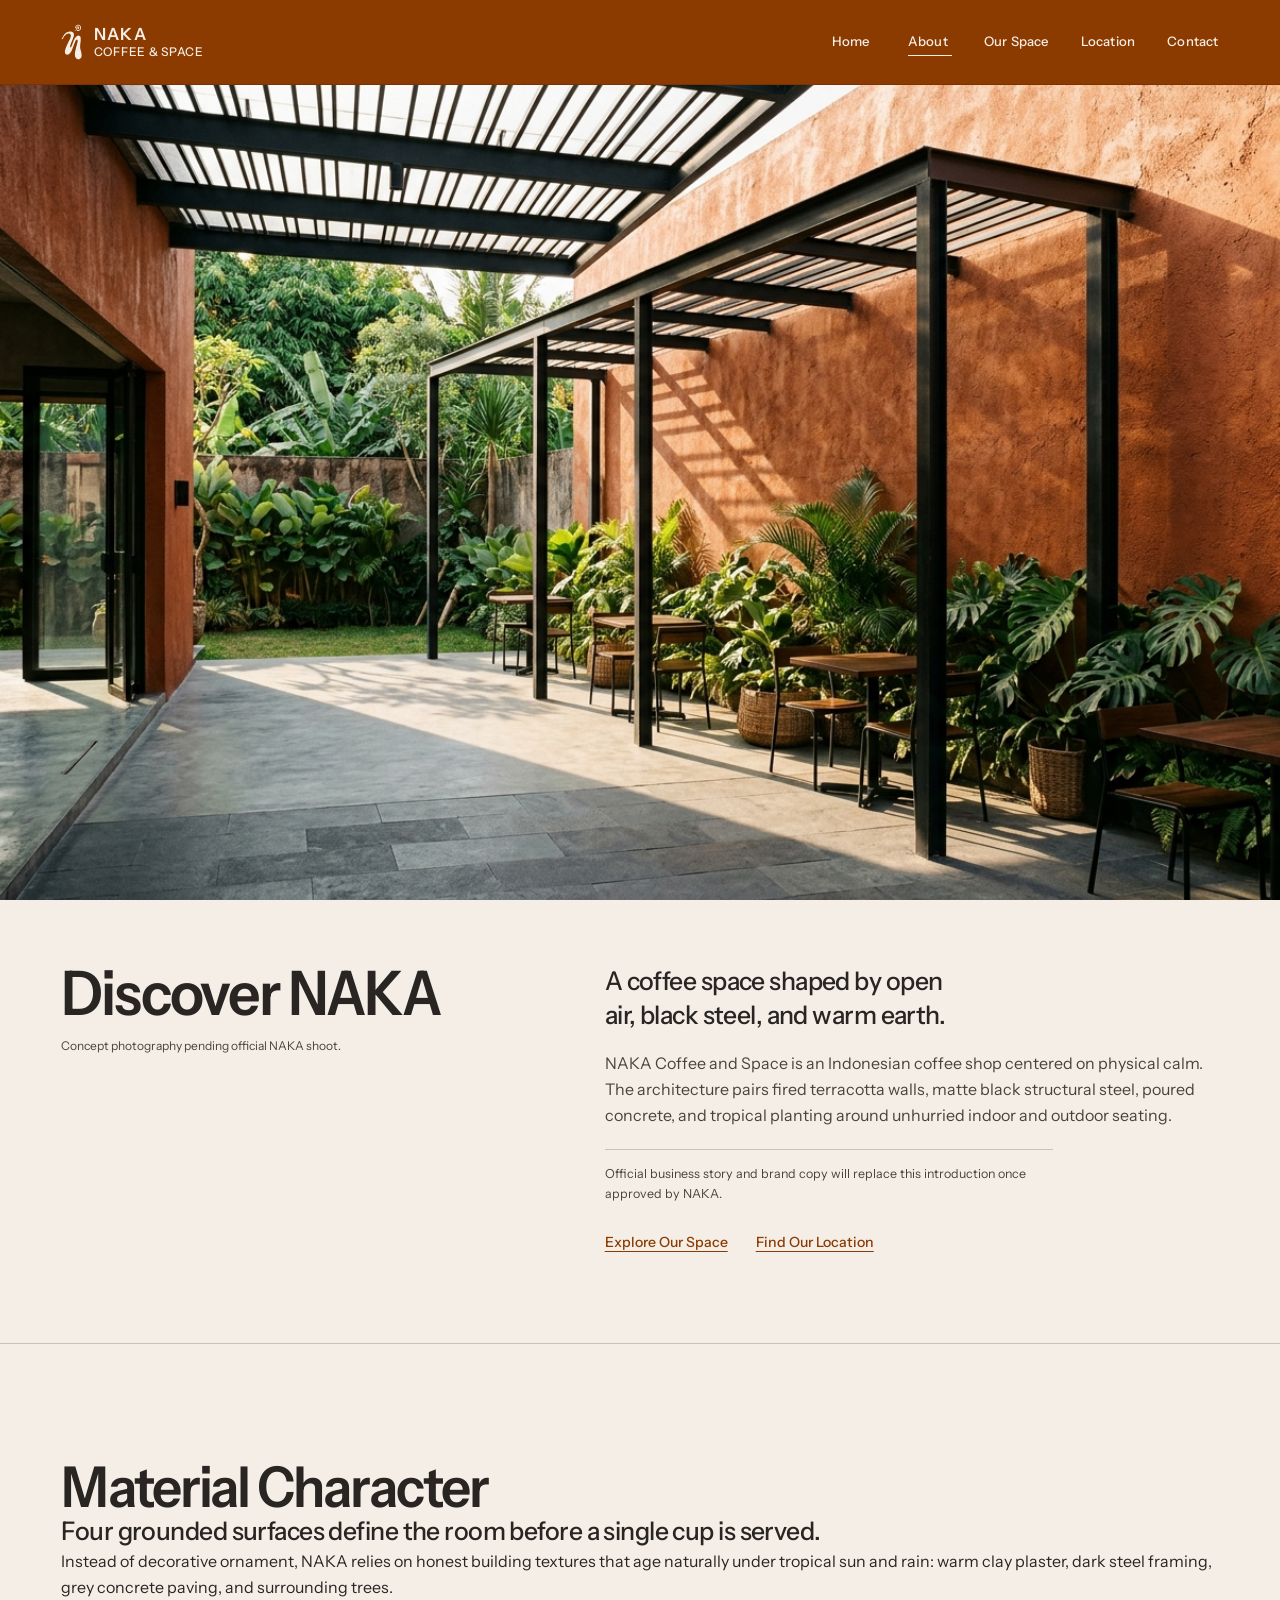
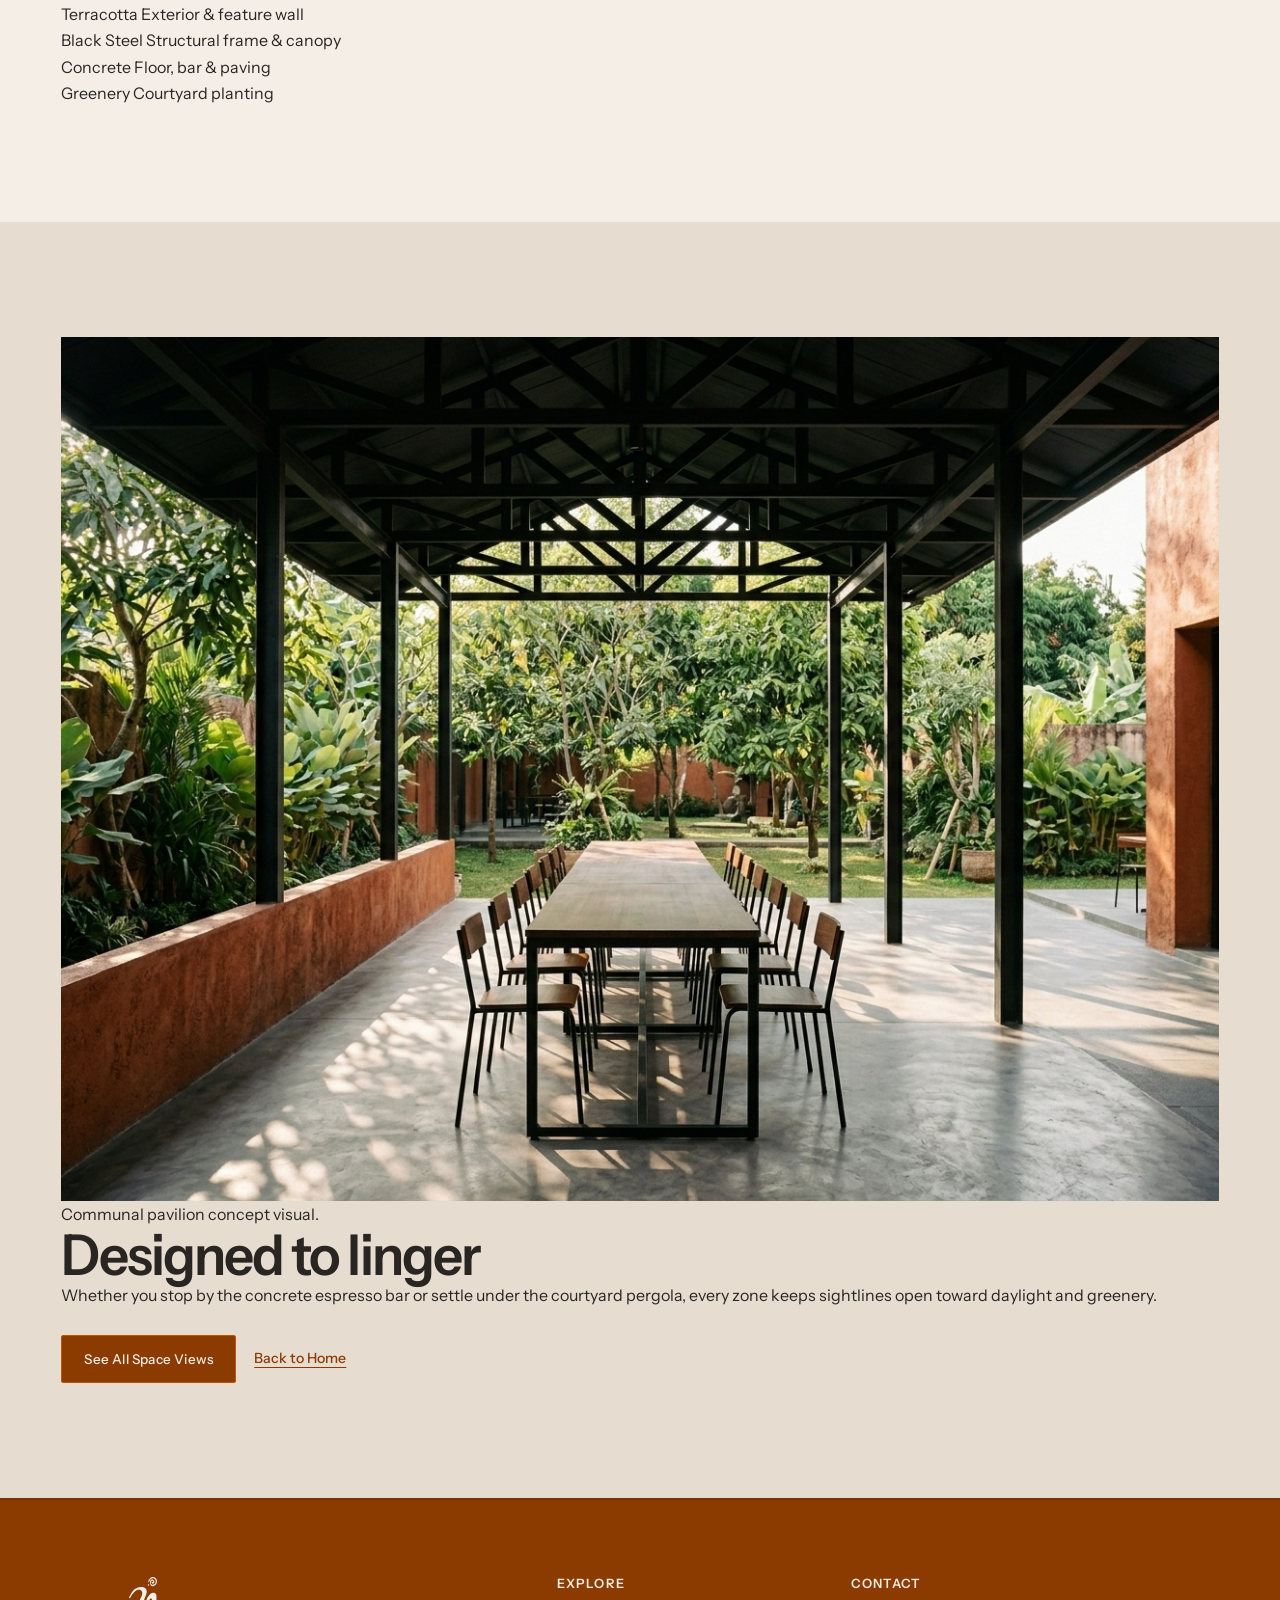
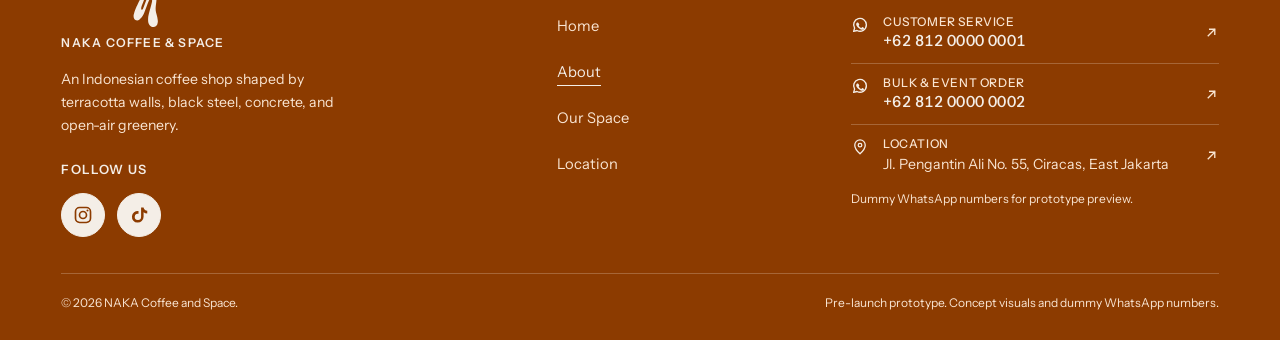
==== about.html @ 7a58840e "Initial commit: NAKA Coffee & Space company profile with official logo, terracotta palette, and Goog" ====
<!DOCTYPE html>
<html lang="en">
<head>
  <meta charset="UTF-8">
  <meta name="viewport" content="width=device-width, initial-scale=1.0">
  <meta name="description" content="About NAKA Coffee and Space, an Indonesian coffee shop built around terracotta, black steel, concrete, and open-air greenery.">
  <meta name="theme-color" content="#8C3B00">
  <title>About · NAKA Coffee and Space</title>
  <link rel="icon" type="image/svg+xml" href="assets/images/favicon.svg">
  <script>document.documentElement.classList.add('has-js');</script>
  <link rel="preload" href="assets/fonts/instrument-sans-latin.woff2" as="font" type="font/woff2" crossorigin>
  <link rel="stylesheet" href="assets/css/styles.css">
  <noscript>
    <style>
      .site-header { position: static; background: var(--color-brand-ink); color: var(--color-cream); }
      .menu-toggle { display: none; }
      .about-stage { padding-top: 0; }
      .about-photo { height: clamp(320px, 58svh, 540px); }
      @media (max-width: 960px) {
        .header-inner { flex-wrap: wrap; padding-block: 16px; }
        .primary-nav { display: flex; flex-wrap: wrap; width: 100%; gap: 8px 20px; margin-top: 12px; }
        .primary-nav a { font-size: 0.82rem; }
      }
    </style>
  </noscript>
</head>
<body data-page="about">
  <a class="skip-link" href="#main">Skip to content</a>

  <header class="site-header" data-header>
    <div class="header-inner page-shell">
      <a class="brand" href="index.html" aria-label="NAKA Coffee and Space, home">
        <svg class="brand__mark" viewBox="0 0 64.9 109.5" fill="currentColor" aria-hidden="true">
          <path fill-rule="evenodd" d="M56.1 107.1C54.6 107.7 52.7 107.7 51.3 107.5C50 107.3 48.9 106.8 47.8 106C46.7 105.1 45.4 103.5 44.5 102.2C43.7 100.9 43.2 99.5 42.8 98C42.4 96.4 42.3 94.6 42.3 92.7C42.4 90.4 42.3 86.9 43 83.9C44.4 77.5 49.3 59.8 50.6 54C51 52.3 50.8 50.2 50.5 49.1C50.4 48.5 49.8 47.8 49.2 47.6C48.6 47.4 47.5 47.5 46.9 48C46 48.7 44.6 50.4 43.9 52C41.6 57.5 35.3 75 32.8 80.8C31.8 83.1 30.4 85.1 28.9 86.9C27.4 88.8 25.3 90.8 23.7 91.9C22.4 92.8 20.9 93.4 19.4 93.5C17.9 93.5 15.9 92.8 14.7 92C13.7 91.4 12.9 90.4 12.5 89.2C12 87.7 11.7 84.8 11.8 82.9C11.9 81.2 12.5 79.7 13 78C13.9 75.4 15.4 70.8 17 67.1C19.6 61.2 26.4 47.4 28.5 42.7C29.1 41.5 29.6 40.3 29.7 39C29.9 37.4 30.2 34.6 29.7 33C29.1 31.6 27.6 30.2 26.3 29.5C25.2 28.9 23.5 28.9 22.4 28.9C21.4 28.9 20.4 29.2 19.5 29.7C17.9 30.5 14.8 32.4 12.9 34.1C11.1 35.7 9.9 37.6 8.5 39.6C7.1 41.6 5.7 44.8 4.7 45.9C4.2 46.4 3 46.3 2.5 46.2C2.2 46.1 1.9 45.4 2.1 45.1C3.2 42.8 7.4 35.3 9.3 32.4C10.6 30.6 12.1 29.2 13.8 27.9C15.5 26.6 17.3 25.3 19.5 24.6C21.7 23.7 25.1 23.2 27.3 23C29 22.8 30.8 23 32.4 23.5C34 24 35.7 25 36.8 26C37.9 27.1 38.5 28.6 39 29.9C39.4 31.2 39.4 32.6 39.4 33.9C39.3 35.2 39.2 36.6 38.7 37.9C36.8 43.1 30 59.9 28.2 65.1C27.7 66.4 27.7 68 27.8 69C27.8 69.8 28.2 70.9 28.6 71.2C28.8 71.4 29.5 71.2 29.8 70.9C30.4 70.5 31.3 69.7 31.7 68.8C33.4 64.8 37.8 52.1 40.1 47.2C41.6 44 44.1 40.9 45.9 39C47.2 37.5 49.2 36.4 50.6 35.8C51.8 35.3 53.2 35.2 54.4 35.4C55.6 35.6 57 36.2 57.9 37C58.7 37.8 59.5 38.9 59.7 40.1C60 42.4 60.1 47.2 59.9 50.9C59.6 55.6 58.3 63.6 58.2 68C58.1 71.1 58.5 73.9 59.1 77C59.7 80.1 61.1 83.7 61.7 86.9C62.3 90 62.9 93.6 62.9 95.9C62.9 97.7 62.3 99.6 61.9 100.9C61.6 102 61.2 102.9 60.5 103.7C59.6 104.7 57.7 106.5 56.1 107.1Z M52.4 2.1C53.3 2.1 54.3 2.2 55.2 2.7C56.3 3.2 57.8 4.2 58.7 5.1C59.6 6 60.1 7 60.5 8.1C60.9 9.3 60.9 11 60.9 12C60.9 12.6 60.9 13.3 60.7 13.9C60.4 14.8 59.9 16.2 59.1 17.2C58.3 18.2 57.2 19.3 56 20C54.9 20.7 53.4 21.3 52.4 21.5C51.5 21.6 50.6 21.4 49.9 21C49 20.5 47.9 19.5 47.3 18.5C46.7 17.3 46.4 14.9 46.3 13.8C46.2 13.1 46.2 12.5 46.5 11.9C47 10.9 48.2 8.7 49 8C49.6 7.5 50.7 7.5 51.4 7.4C52 7.4 52.7 7.4 53.2 7.8C53.8 8.4 55.3 10 55.5 11.1C55.7 12.3 55 13.8 54.5 14.6C54 15.4 52.8 16.1 52.2 16.3C51.8 16.4 51.3 16.1 51 15.9C50.6 15.6 50.2 15.2 50.1 14.8C49.9 14.3 49.8 13.4 50 13.1C50.2 12.8 50.8 12.6 51.2 12.7C51.6 12.7 52.1 13.3 52.4 13.2C52.7 13.1 53.1 12.4 53.1 12C53 11.5 52.8 10.7 52.3 10.4C51.9 10.2 50.8 10.2 50.3 10.4C49.9 10.5 49.4 10.7 49.1 11.1C48.8 11.7 48.3 13.3 48.2 14C48.1 14.6 48.1 15.1 48.3 15.6C48.5 16.2 48.8 17 49.3 17.6C49.8 18.1 50.6 18.7 51.3 18.7C52.4 18.8 54.5 18.2 55.5 17.6C56.3 17.2 57.1 16.5 57.4 15.7C57.9 14.6 58.4 12.3 58.5 11.1C58.5 10 57.9 8.9 57.6 8.1C57.3 7.5 56.9 6.9 56.3 6.4C55.6 5.8 54.2 4.9 53.3 4.7C52.5 4.4 51.5 4.5 50.7 4.9C49.6 5.5 47.4 7.2 46.4 8.5C45.4 9.7 44.9 11.9 44.4 12.7C44.3 13 43.7 13.3 43.5 13.1C43.2 13 42.9 12.4 42.8 12C42.7 11.5 42.7 10.7 43 10C43.5 8.9 44.9 6.3 46 5.1C46.9 4 48.5 3.2 49.5 2.7C50.4 2.3 51.4 2.1 52.4 2.1Z M43.2 17.4C44 17.4 44.7 18 44.7 18.8C44.7 19.6 44 20.3 43.2 20.3C42.4 20.3 41.7 19.6 41.7 18.8C41.7 18 42.4 17.4 43.2 17.4Z"/>
        </svg>
        <span class="brand__text">
          <span class="brand__word">NAKA</span>
          <span class="brand__descriptor">Coffee &amp; Space</span>
        </span>
      </a>

      <nav class="primary-nav" aria-label="Primary navigation">
        <a href="index.html" data-nav="top">Home</a>
        <a href="about.html" data-nav="about" aria-current="page">About</a>
        <a href="index.html#our-space" data-nav="our-space">Our Space</a>
        <a href="index.html#location" data-nav="location">Location</a>
        <a href="#contact" data-nav="contact">Contact</a>
      </nav>

      <button class="menu-toggle" type="button" aria-expanded="false" aria-controls="site-menu" data-menu-toggle>
        <span class="menu-toggle__label">Menu</span>
        <svg class="menu-toggle__icon" width="20" height="20" viewBox="0 0 20 20" fill="none" aria-hidden="true">
          <path d="M3 6.5h14M3 13.5h14" stroke="currentColor" stroke-width="1.5"/>
        </svg>
      </button>
    </div>
  </header>

  <div class="menu-panel" id="site-menu" role="dialog" aria-modal="true" aria-label="Site menu" aria-hidden="true" inert data-menu>
    <div class="menu-panel__inner page-shell">
      <div class="menu-panel__head">
        <a class="brand brand--menu" href="index.html" aria-label="NAKA Coffee and Space, home">
          <svg class="brand__mark" viewBox="0 0 64.9 109.5" fill="currentColor" aria-hidden="true">
            <path fill-rule="evenodd" d="M56.1 107.1C54.6 107.7 52.7 107.7 51.3 107.5C50 107.3 48.9 106.8 47.8 106C46.7 105.1 45.4 103.5 44.5 102.2C43.7 100.9 43.2 99.5 42.8 98C42.4 96.4 42.3 94.6 42.3 92.7C42.4 90.4 42.3 86.9 43 83.9C44.4 77.5 49.3 59.8 50.6 54C51 52.3 50.8 50.2 50.5 49.1C50.4 48.5 49.8 47.8 49.2 47.6C48.6 47.4 47.5 47.5 46.9 48C46 48.7 44.6 50.4 43.9 52C41.6 57.5 35.3 75 32.8 80.8C31.8 83.1 30.4 85.1 28.9 86.9C27.4 88.8 25.3 90.8 23.7 91.9C22.4 92.8 20.9 93.4 19.4 93.5C17.9 93.5 15.9 92.8 14.7 92C13.7 91.4 12.9 90.4 12.5 89.2C12 87.7 11.7 84.8 11.8 82.9C11.9 81.2 12.5 79.7 13 78C13.9 75.4 15.4 70.8 17 67.1C19.6 61.2 26.4 47.4 28.5 42.7C29.1 41.5 29.6 40.3 29.7 39C29.9 37.4 30.2 34.6 29.7 33C29.1 31.6 27.6 30.2 26.3 29.5C25.2 28.9 23.5 28.9 22.4 28.9C21.4 28.9 20.4 29.2 19.5 29.7C17.9 30.5 14.8 32.4 12.9 34.1C11.1 35.7 9.9 37.6 8.5 39.6C7.1 41.6 5.7 44.8 4.7 45.9C4.2 46.4 3 46.3 2.5 46.2C2.2 46.1 1.9 45.4 2.1 45.1C3.2 42.8 7.4 35.3 9.3 32.4C10.6 30.6 12.1 29.2 13.8 27.9C15.5 26.6 17.3 25.3 19.5 24.6C21.7 23.7 25.1 23.2 27.3 23C29 22.8 30.8 23 32.4 23.5C34 24 35.7 25 36.8 26C37.9 27.1 38.5 28.6 39 29.9C39.4 31.2 39.4 32.6 39.4 33.9C39.3 35.2 39.2 36.6 38.7 37.9C36.8 43.1 30 59.9 28.2 65.1C27.7 66.4 27.7 68 27.8 69C27.8 69.8 28.2 70.9 28.6 71.2C28.8 71.4 29.5 71.2 29.8 70.9C30.4 70.5 31.3 69.7 31.7 68.8C33.4 64.8 37.8 52.1 40.1 47.2C41.6 44 44.1 40.9 45.9 39C47.2 37.5 49.2 36.4 50.6 35.8C51.8 35.3 53.2 35.2 54.4 35.4C55.6 35.6 57 36.2 57.9 37C58.7 37.8 59.5 38.9 59.7 40.1C60 42.4 60.1 47.2 59.9 50.9C59.6 55.6 58.3 63.6 58.2 68C58.1 71.1 58.5 73.9 59.1 77C59.7 80.1 61.1 83.7 61.7 86.9C62.3 90 62.9 93.6 62.9 95.9C62.9 97.7 62.3 99.6 61.9 100.9C61.6 102 61.2 102.9 60.5 103.7C59.6 104.7 57.7 106.5 56.1 107.1Z M52.4 2.1C53.3 2.1 54.3 2.2 55.2 2.7C56.3 3.2 57.8 4.2 58.7 5.1C59.6 6 60.1 7 60.5 8.1C60.9 9.3 60.9 11 60.9 12C60.9 12.6 60.9 13.3 60.7 13.9C60.4 14.8 59.9 16.2 59.1 17.2C58.3 18.2 57.2 19.3 56 20C54.9 20.7 53.4 21.3 52.4 21.5C51.5 21.6 50.6 21.4 49.9 21C49 20.5 47.9 19.5 47.3 18.5C46.7 17.3 46.4 14.9 46.3 13.8C46.2 13.1 46.2 12.5 46.5 11.9C47 10.9 48.2 8.7 49 8C49.6 7.5 50.7 7.5 51.4 7.4C52 7.4 52.7 7.4 53.2 7.8C53.8 8.4 55.3 10 55.5 11.1C55.7 12.3 55 13.8 54.5 14.6C54 15.4 52.8 16.1 52.2 16.3C51.8 16.4 51.3 16.1 51 15.9C50.6 15.6 50.2 15.2 50.1 14.8C49.9 14.3 49.8 13.4 50 13.1C50.2 12.8 50.8 12.6 51.2 12.7C51.6 12.7 52.1 13.3 52.4 13.2C52.7 13.1 53.1 12.4 53.1 12C53 11.5 52.8 10.7 52.3 10.4C51.9 10.2 50.8 10.2 50.3 10.4C49.9 10.5 49.4 10.7 49.1 11.1C48.8 11.7 48.3 13.3 48.2 14C48.1 14.6 48.1 15.1 48.3 15.6C48.5 16.2 48.8 17 49.3 17.6C49.8 18.1 50.6 18.7 51.3 18.7C52.4 18.8 54.5 18.2 55.5 17.6C56.3 17.2 57.1 16.5 57.4 15.7C57.9 14.6 58.4 12.3 58.5 11.1C58.5 10 57.9 8.9 57.6 8.1C57.3 7.5 56.9 6.9 56.3 6.4C55.6 5.8 54.2 4.9 53.3 4.7C52.5 4.4 51.5 4.5 50.7 4.9C49.6 5.5 47.4 7.2 46.4 8.5C45.4 9.7 44.9 11.9 44.4 12.7C44.3 13 43.7 13.3 43.5 13.1C43.2 13 42.9 12.4 42.8 12C42.7 11.5 42.7 10.7 43 10C43.5 8.9 44.9 6.3 46 5.1C46.9 4 48.5 3.2 49.5 2.7C50.4 2.3 51.4 2.1 52.4 2.1Z M43.2 17.4C44 17.4 44.7 18 44.7 18.8C44.7 19.6 44 20.3 43.2 20.3C42.4 20.3 41.7 19.6 41.7 18.8C41.7 18 42.4 17.4 43.2 17.4Z"/>
          </svg>
          <span class="brand__text">
            <span class="brand__word">NAKA</span>
            <span class="brand__descriptor">Coffee &amp; Space</span>
          </span>
        </a>
        <button class="menu-close" type="button" aria-label="Close menu" data-menu-close>
          <svg width="22" height="22" viewBox="0 0 22 22" fill="none" aria-hidden="true">
            <path d="M5 5l12 12M17 5L5 17" stroke="currentColor" stroke-width="1.5"/>
          </svg>
        </button>
      </div>

      <nav class="menu-nav" aria-label="Mobile navigation">
        <a href="index.html" data-nav="top">Home</a>
        <a href="about.html" data-nav="about" aria-current="page">About</a>
        <a href="index.html#our-space" data-nav="our-space">Our Space</a>
        <a href="index.html#location" data-nav="location">Location</a>
        <a href="#contact" data-nav="contact">Contact</a>
      </nav>

      <div class="menu-panel__foot">
        <p>Ciracas, East Jakarta / Coffee and Space</p>
        <p>Pre-launch prototype. Concept visuals and dummy WhatsApp numbers.</p>
      </div>
    </div>
  </div>

  <main id="main" tabindex="-1">
    <section class="about-stage" id="top" aria-labelledby="about-hero-title">
      <div class="about-photo">
        <img
          class="about-photo__img"
          src="assets/images/space-terracotta-courtyard.jpg"
          width="1376"
          height="768"
          fetchpriority="high"
          decoding="async"
          alt="Concept view of NAKA's open-air terracotta courtyard with black steel pergola, poured concrete paving, and tropical trees."
        >
      </div>

      <div class="about-intro">
        <div class="page-shell">
          <div class="about-intro__grid">
            <div class="about-intro__head">
              <h1 class="about-intro__title" id="about-hero-title">Discover NAKA</h1>
              <p class="about-intro__caption">Concept photography pending official NAKA shoot.</p>
            </div>

            <div class="about-intro__copy">
              <p class="lead about-intro__lead">A coffee space shaped by open air, black steel, and warm earth.</p>
              <p class="about-intro__text">
                NAKA Coffee and Space is an Indonesian coffee shop centered on physical calm. The architecture pairs
                fired terracotta walls, matte black structural steel, poured concrete, and tropical planting around
                unhurried indoor and outdoor seating.
              </p>
              <p class="about-intro__note">
                Official business story and brand copy will replace this introduction once approved by NAKA.
              </p>
              <div class="about-intro__actions">
                <a class="text-link" href="index.html#our-space">Explore Our Space</a>
                <a class="text-link" href="index.html#location">Find Our Location</a>
              </div>
            </div>
          </div>
        </div>
      </div>
    </section>

    <section class="section section--materials" aria-labelledby="materials-title">
      <div class="page-shell">
        <div class="about-layout">
          <header class="section-heading" data-reveal>
            <h2 id="materials-title">Material Character</h2>
          </header>

          <div class="about-copy" data-reveal>
            <p class="lead">Four grounded surfaces define the room before a single cup is served.</p>
            <p>
              Instead of decorative ornament, NAKA relies on honest building textures that age naturally under
              tropical sun and rain: warm clay plaster, dark steel framing, grey concrete paving, and surrounding trees.
            </p>
          </div>
        </div>

        <div class="material-band" data-reveal>
          <div class="material material--terracotta">
            <div class="material__tag">
              <span class="material__name">Terracotta</span>
              <span class="material__note">Exterior &amp; feature wall</span>
            </div>
          </div>
          <div class="material material--steel">
            <div class="material__tag">
              <span class="material__name">Black Steel</span>
              <span class="material__note">Structural frame &amp; canopy</span>
            </div>
          </div>
          <div class="material material--concrete">
            <div class="material__tag">
              <span class="material__name">Concrete</span>
              <span class="material__note">Floor, bar &amp; paving</span>
            </div>
          </div>
          <div class="material material--olive">
            <div class="material__tag">
              <span class="material__name">Greenery</span>
              <span class="material__note">Courtyard planting</span>
            </div>
          </div>
        </div>
      </div>
    </section>

    <section class="section section--courtyard-story" aria-labelledby="courtyard-title">
      <div class="page-shell">
        <div class="courtyard-split">
          <figure class="courtyard-split__media" data-reveal>
            <img
              src="assets/images/space-communal-table.jpg"
              width="1200"
              height="896"
              decoding="sync"
              alt="Concept view of NAKA's open-air communal pavilion with a long timber table under a black steel roof surrounded by greenery."
            >
            <figcaption>Communal pavilion concept visual.</figcaption>
          </figure>

          <div class="courtyard-split__copy" data-reveal>
            <header class="section-heading">
              <h2 id="courtyard-title">Designed to linger</h2>
            </header>
            <p>
              Whether you stop by the concrete espresso bar or settle under the courtyard pergola, every zone keeps
              sightlines open toward daylight and greenery.
            </p>
            <div class="courtyard-split__actions">
              <a class="button button--primary" href="index.html#our-space">See All Space Views</a>
              <a class="text-link" href="index.html">Back to Home</a>
            </div>
          </div>
        </div>
      </div>
    </section>
  </main>

  <footer class="site-footer" id="footer">
    <div class="page-shell">
      <div class="footer-grid" id="contact">
        <div class="footer-col footer-col--brand">
          <a class="brand brand--footer" href="index.html" aria-label="NAKA Coffee and Space, home">
            <svg class="brand__mark" viewBox="0 0 64.9 109.5" fill="currentColor" aria-hidden="true">
              <path fill-rule="evenodd" d="M56.1 107.1C54.6 107.7 52.7 107.7 51.3 107.5C50 107.3 48.9 106.8 47.8 106C46.7 105.1 45.4 103.5 44.5 102.2C43.7 100.9 43.2 99.5 42.8 98C42.4 96.4 42.3 94.6 42.3 92.7C42.4 90.4 42.3 86.9 43 83.9C44.4 77.5 49.3 59.8 50.6 54C51 52.3 50.8 50.2 50.5 49.1C50.4 48.5 49.8 47.8 49.2 47.6C48.6 47.4 47.5 47.5 46.9 48C46 48.7 44.6 50.4 43.9 52C41.6 57.5 35.3 75 32.8 80.8C31.8 83.1 30.4 85.1 28.9 86.9C27.4 88.8 25.3 90.8 23.7 91.9C22.4 92.8 20.9 93.4 19.4 93.5C17.9 93.5 15.9 92.8 14.7 92C13.7 91.4 12.9 90.4 12.5 89.2C12 87.7 11.7 84.8 11.8 82.9C11.9 81.2 12.5 79.7 13 78C13.9 75.4 15.4 70.8 17 67.1C19.6 61.2 26.4 47.4 28.5 42.7C29.1 41.5 29.6 40.3 29.7 39C29.9 37.4 30.2 34.6 29.7 33C29.1 31.6 27.6 30.2 26.3 29.5C25.2 28.9 23.5 28.9 22.4 28.9C21.4 28.9 20.4 29.2 19.5 29.7C17.9 30.5 14.8 32.4 12.9 34.1C11.1 35.7 9.9 37.6 8.5 39.6C7.1 41.6 5.7 44.8 4.7 45.9C4.2 46.4 3 46.3 2.5 46.2C2.2 46.1 1.9 45.4 2.1 45.1C3.2 42.8 7.4 35.3 9.3 32.4C10.6 30.6 12.1 29.2 13.8 27.9C15.5 26.6 17.3 25.3 19.5 24.6C21.7 23.7 25.1 23.2 27.3 23C29 22.8 30.8 23 32.4 23.5C34 24 35.7 25 36.8 26C37.9 27.1 38.5 28.6 39 29.9C39.4 31.2 39.4 32.6 39.4 33.9C39.3 35.2 39.2 36.6 38.7 37.9C36.8 43.1 30 59.9 28.2 65.1C27.7 66.4 27.7 68 27.8 69C27.8 69.8 28.2 70.9 28.6 71.2C28.8 71.4 29.5 71.2 29.8 70.9C30.4 70.5 31.3 69.7 31.7 68.8C33.4 64.8 37.8 52.1 40.1 47.2C41.6 44 44.1 40.9 45.9 39C47.2 37.5 49.2 36.4 50.6 35.8C51.8 35.3 53.2 35.2 54.4 35.4C55.6 35.6 57 36.2 57.9 37C58.7 37.8 59.5 38.9 59.7 40.1C60 42.4 60.1 47.2 59.9 50.9C59.6 55.6 58.3 63.6 58.2 68C58.1 71.1 58.5 73.9 59.1 77C59.7 80.1 61.1 83.7 61.7 86.9C62.3 90 62.9 93.6 62.9 95.9C62.9 97.7 62.3 99.6 61.9 100.9C61.6 102 61.2 102.9 60.5 103.7C59.6 104.7 57.7 106.5 56.1 107.1Z M52.4 2.1C53.3 2.1 54.3 2.2 55.2 2.7C56.3 3.2 57.8 4.2 58.7 5.1C59.6 6 60.1 7 60.5 8.1C60.9 9.3 60.9 11 60.9 12C60.9 12.6 60.9 13.3 60.7 13.9C60.4 14.8 59.9 16.2 59.1 17.2C58.3 18.2 57.2 19.3 56 20C54.9 20.7 53.4 21.3 52.4 21.5C51.5 21.6 50.6 21.4 49.9 21C49 20.5 47.9 19.5 47.3 18.5C46.7 17.3 46.4 14.9 46.3 13.8C46.2 13.1 46.2 12.5 46.5 11.9C47 10.9 48.2 8.7 49 8C49.6 7.5 50.7 7.5 51.4 7.4C52 7.4 52.7 7.4 53.2 7.8C53.8 8.4 55.3 10 55.5 11.1C55.7 12.3 55 13.8 54.5 14.6C54 15.4 52.8 16.1 52.2 16.3C51.8 16.4 51.3 16.1 51 15.9C50.6 15.6 50.2 15.2 50.1 14.8C49.9 14.3 49.8 13.4 50 13.1C50.2 12.8 50.8 12.6 51.2 12.7C51.6 12.7 52.1 13.3 52.4 13.2C52.7 13.1 53.1 12.4 53.1 12C53 11.5 52.8 10.7 52.3 10.4C51.9 10.2 50.8 10.2 50.3 10.4C49.9 10.5 49.4 10.7 49.1 11.1C48.8 11.7 48.3 13.3 48.2 14C48.1 14.6 48.1 15.1 48.3 15.6C48.5 16.2 48.8 17 49.3 17.6C49.8 18.1 50.6 18.7 51.3 18.7C52.4 18.8 54.5 18.2 55.5 17.6C56.3 17.2 57.1 16.5 57.4 15.7C57.9 14.6 58.4 12.3 58.5 11.1C58.5 10 57.9 8.9 57.6 8.1C57.3 7.5 56.9 6.9 56.3 6.4C55.6 5.8 54.2 4.9 53.3 4.7C52.5 4.4 51.5 4.5 50.7 4.9C49.6 5.5 47.4 7.2 46.4 8.5C45.4 9.7 44.9 11.9 44.4 12.7C44.3 13 43.7 13.3 43.5 13.1C43.2 13 42.9 12.4 42.8 12C42.7 11.5 42.7 10.7 43 10C43.5 8.9 44.9 6.3 46 5.1C46.9 4 48.5 3.2 49.5 2.7C50.4 2.3 51.4 2.1 52.4 2.1Z M43.2 17.4C44 17.4 44.7 18 44.7 18.8C44.7 19.6 44 20.3 43.2 20.3C42.4 20.3 41.7 19.6 41.7 18.8C41.7 18 42.4 17.4 43.2 17.4Z"/>
            </svg>
            <span class="brand__stack-label">NAKA COFFEE &amp; SPACE</span>
          </a>
          <p class="footer-brand__copy">
            An Indonesian coffee shop shaped by terracotta walls, black steel, concrete, and open-air greenery.
          </p>

          <div class="footer-follow">
            <h2 class="footer-col__title" id="footer-follow-title">Follow Us</h2>
            <div class="social-row" aria-labelledby="footer-follow-title">
              <button class="social-circle" type="button" data-placeholder="instagram" aria-label="Instagram, official link pending">
                <svg class="social-circle__icon" width="20" height="20" viewBox="0 0 24 24" fill="none" aria-hidden="true">
                  <rect x="3" y="3" width="18" height="18" rx="5" stroke="currentColor" stroke-width="2"/>
                  <circle cx="12" cy="12" r="4.2" stroke="currentColor" stroke-width="2"/>
                  <circle cx="17.4" cy="6.6" r="1.25" fill="currentColor"/>
                </svg>
              </button>

              <button class="social-circle" type="button" data-placeholder="tiktok" aria-label="TikTok, official link pending">
                <svg class="social-circle__icon" width="20" height="20" viewBox="0 0 24 24" fill="none" aria-hidden="true">
                  <path d="M14.5 3v11.2a3.8 3.8 0 1 1-3.1-3.73V7.2a7 7 0 1 0 6.1 6.95V8.6c1.25.92 2.78 1.46 4.4 1.5V7c-2.25-.18-4.1-1.78-4.4-4h-3z" fill="currentColor"/>
                </svg>
              </button>
            </div>
          </div>
        </div>

        <div class="footer-col footer-col--nav">
          <h2 class="footer-col__title" id="footer-explore-title">Explore</h2>
          <nav class="footer-nav" aria-labelledby="footer-explore-title">
            <a href="index.html">Home</a>
            <a href="about.html" aria-current="page">About</a>
            <a href="index.html#our-space">Our Space</a>
            <a href="index.html#location">Location</a>
          </nav>
        </div>

        <section class="footer-col footer-col--contact" aria-labelledby="contact-title">
          <h2 class="footer-col__title" id="contact-title">Contact</h2>

          <div class="footer-contact-list">
            <!-- TODO: Replace dummy WhatsApp numbers below with official NAKA WhatsApp numbers before launch -->
            <a
              class="footer-contact-item footer-contact-item--wa"
              href="https://wa.me/6281200000001?text=Hello%20NAKA%20Coffee%20and%20Space%2C%20I%20would%20like%20to%20reach%20Customer%20Service."
              target="_blank"
              rel="noopener noreferrer"
              aria-label="Chat with NAKA Customer Service on WhatsApp at +62 812 0000 0001 (dummy number)"
            >
              <svg class="footer-contact-item__icon" width="18" height="18" viewBox="0 0 24 24" fill="none" aria-hidden="true">
                <path d="M20.5 11.8a8.5 8.5 0 0 1-12.5 7.5L3.5 20.5l1.3-4.3A8.5 8.5 0 1 1 20.5 11.8Z" stroke="currentColor" stroke-width="1.8" stroke-linejoin="round"/>
                <path d="M9.6 8.9c-.2-.4-.4-.4-.6-.4h-.5c-.2 0-.5.1-.7.4-.2.3-.9.9-.9 2.2s.9 2.5 1.1 2.7c.1.2 1.8 2.8 4.4 3.8 2.2.8 2.6.7 3.1.6.5-.1 1.5-.6 1.7-1.2.2-.6.2-1.1.1-1.2-.1-.1-.2-.2-.5-.3l-1.5-.7c-.2-.1-.4-.1-.6.1l-.7.9c-.1.2-.3.2-.5.1-.2-.1-1-.4-1.9-1.2-.7-.6-1.2-1.4-1.3-1.6-.1-.2 0-.3.1-.5l.4-.5c.1-.1.2-.3.2-.4.1-.2 0-.3 0-.4l-.7-1.6Z" fill="currentColor"/>
              </svg>
              <span class="footer-contact-item__body">
                <span class="footer-contact-item__label">Customer Service</span>
                <span class="footer-contact-item__value">+62 812 0000 0001</span>
              </span>
              <svg class="footer-contact-item__arrow" width="15" height="15" viewBox="0 0 16 16" fill="none" aria-hidden="true">
                <path d="M4.5 11.5L11.5 4.5M6 4.5h5.5V10" stroke="currentColor" stroke-width="1.4" stroke-linecap="square"/>
              </svg>
            </a>

            <a
              class="footer-contact-item footer-contact-item--wa"
              href="https://wa.me/6281200000002?text=Hello%20NAKA%20Coffee%20and%20Space%2C%20I%20would%20like%20to%20inquire%20about%20a%20Bulk%20or%20Event%20Order."
              target="_blank"
              rel="noopener noreferrer"
              aria-label="Chat with NAKA Bulk and Event Order on WhatsApp at +62 812 0000 0002 (dummy number)"
            >
              <svg class="footer-contact-item__icon" width="18" height="18" viewBox="0 0 24 24" fill="none" aria-hidden="true">
                <path d="M20.5 11.8a8.5 8.5 0 0 1-12.5 7.5L3.5 20.5l1.3-4.3A8.5 8.5 0 1 1 20.5 11.8Z" stroke="currentColor" stroke-width="1.8" stroke-linejoin="round"/>
                <path d="M9.6 8.9c-.2-.4-.4-.4-.6-.4h-.5c-.2 0-.5.1-.7.4-.2.3-.9.9-.9 2.2s.9 2.5 1.1 2.7c.1.2 1.8 2.8 4.4 3.8 2.2.8 2.6.7 3.1.6.5-.1 1.5-.6 1.7-1.2.2-.6.2-1.1.1-1.2-.1-.1-.2-.2-.5-.3l-1.5-.7c-.2-.1-.4-.1-.6.1l-.7.9c-.1.2-.3.2-.5.1-.2-.1-1-.4-1.9-1.2-.7-.6-1.2-1.4-1.3-1.6-.1-.2 0-.3.1-.5l.4-.5c.1-.1.2-.3.2-.4.1-.2 0-.3 0-.4l-.7-1.6Z" fill="currentColor"/>
              </svg>
              <span class="footer-contact-item__body">
                <span class="footer-contact-item__label">Bulk &amp; Event Order</span>
                <span class="footer-contact-item__value">+62 812 0000 0002</span>
              </span>
              <svg class="footer-contact-item__arrow" width="15" height="15" viewBox="0 0 16 16" fill="none" aria-hidden="true">
                <path d="M4.5 11.5L11.5 4.5M6 4.5h5.5V10" stroke="currentColor" stroke-width="1.4" stroke-linecap="square"/>
              </svg>
            </a>

            <a
              class="footer-contact-item footer-contact-item--location"
              href="https://maps.app.goo.gl/RC8scp3rpt9zcupy8"
              target="_blank"
              rel="noopener noreferrer"
              aria-label="Open NAKA Coffee and Space on Google Maps, Jl. Pengantin Ali No. 55, Ciracas, East Jakarta"
            >
              <svg class="footer-contact-item__icon" width="18" height="18" viewBox="0 0 24 24" fill="none" aria-hidden="true">
                <path d="M12 21s7-6.4 7-11.5A7 7 0 0 0 5 9.5C5 14.6 12 21 12 21Z" stroke="currentColor" stroke-width="1.7" stroke-linejoin="round"/>
                <circle cx="12" cy="9.5" r="2.4" stroke="currentColor" stroke-width="1.7"/>
              </svg>
              <span class="footer-contact-item__body">
                <span class="footer-contact-item__label">Location</span>
                <span class="footer-contact-item__address">Jl. Pengantin Ali No. 55, Ciracas, East Jakarta</span>
              </span>
              <svg class="footer-contact-item__arrow" width="15" height="15" viewBox="0 0 16 16" fill="none" aria-hidden="true">
                <path d="M4.5 11.5L11.5 4.5M6 4.5h5.5V10" stroke="currentColor" stroke-width="1.4" stroke-linecap="square"/>
              </svg>
            </a>
          </div>

          <p class="footer-contact__note">Dummy WhatsApp numbers for prototype preview.</p>
        </section>
      </div>

      <div class="footer-bottom">
        <p>&copy; 2026 NAKA Coffee and Space.</p>
        <p>Pre-launch prototype. Concept visuals and dummy WhatsApp numbers.</p>
      </div>
    </div>
  </footer>

  <dialog class="placeholder-dialog" id="placeholder-dialog" aria-labelledby="dialog-title" aria-describedby="dialog-body">
    <div class="placeholder-dialog__inner">
      <h2 id="dialog-title">Official link pending</h2>
      <p id="dialog-body"></p>
      <button class="button button--primary" type="button" data-dialog-close>Close</button>
    </div>
  </dialog>

  <script src="assets/js/main.js" defer></script>
</body>
</html>
---- assets/css/styles.css ----
@font-face {
  font-family: "Instrument Sans";
  font-style: normal;
  font-weight: 400 700;
  font-stretch: 75% 100%;
  font-display: swap;
  src: url("../fonts/instrument-sans-latin.woff2") format("woff2");
  unicode-range: U+0000-00FF, U+0131, U+0152-0153, U+02BB-02BC, U+02C6, U+02DA, U+02DC, U+0304, U+0308, U+0329, U+2000-206F, U+20AC, U+2122, U+2191, U+2193, U+2212, U+2215, U+FEFF, U+FFFD;
}

@font-face {
  font-family: "Instrument Sans";
  font-style: normal;
  font-weight: 400 700;
  font-stretch: 75% 100%;
  font-display: swap;
  src: url("../fonts/instrument-sans-latin-ext.woff2") format("woff2");
  unicode-range: U+0100-02BA, U+02BD-02C5, U+02C7-02CC, U+02CE-02D7, U+02DD-02FF, U+0304, U+0308, U+0329, U+1D00-1DBF, U+1E00-1E9F, U+1EF2-1EFF, U+2020, U+20A0-20AB, U+20AD-20C4, U+2113, U+2C60-2C7F, U+A720-A7FF;
}

@font-face {
  font-family: "Instrument Sans";
  font-style: italic;
  font-weight: 400 700;
  font-stretch: 75% 100%;
  font-display: swap;
  src: url("../fonts/instrument-sans-italic-latin.woff2") format("woff2");
  unicode-range: U+0000-00FF, U+0131, U+0152-0153, U+02BB-02BC, U+02C6, U+02DA, U+02DC, U+0304, U+0308, U+0329, U+2000-206F, U+20AC, U+2122, U+2191, U+2193, U+2212, U+2215, U+FEFF, U+FFFD;
}

@font-face {
  font-family: "Instrument Sans";
  font-style: italic;
  font-weight: 400 700;
  font-stretch: 75% 100%;
  font-display: swap;
  src: url("../fonts/instrument-sans-italic-latin-ext.woff2") format("woff2");
  unicode-range: U+0100-02BA, U+02BD-02C5, U+02C7-02CC, U+02CE-02D7, U+02DD-02FF, U+0304, U+0308, U+0329, U+1D00-1DBF, U+1E00-1E9F, U+1EF2-1EFF, U+2020, U+20A0-20AB, U+20AD-20C4, U+2113, U+2C60-2C7F, U+A720-A7FF;
}

:root {
  --color-brand: #BF5501;
  --color-brand-light: #E88432;
  --color-brand-ink: #8C3B00;
  --color-brand-strong: #A34600;
  --color-brand-deep: #7A3200;
  --color-brand-muted: #F9E5D2;
  --color-charcoal: #211F1D;
  --color-charcoal-soft: #3B302B;
  --color-social-icon: #2E2824;
  --color-cream: #F4EEE7;
  --color-beige: #E7DCD0;
  --color-text-dark: #292522;
  --color-text-light: #F4EEE7;
  --color-text-muted-dark: #4A433C;
  --color-text-muted-light: #CBBFB3;
  --color-olive: #7C8655;
  --color-olive-deep: #6D784A;
  --color-line-dark: rgba(41, 37, 34, 0.22);
  --color-line-light: rgba(244, 238, 231, 0.22);
  --gradient-brand: linear-gradient(135deg, #A34600 0%, #7A3200 100%);
  --gradient-dark: linear-gradient(135deg, #211F1D 0%, #3B302B 100%);
  --content-width: 1240px;
  --gutter: clamp(20px, 4.8vw, 64px);
  --section-space: clamp(68px, 9vw, 128px);
  --header-height: 84px;
  --radius: 2px;
  --ease-out: cubic-bezier(0.16, 1, 0.3, 1);
  --focus-inner: #F4EEE7;
  --focus-outer: #211F1D;
  color-scheme: light;
}

*,
*::before,
*::after {
  box-sizing: border-box;
}

html {
  scroll-padding-top: calc(var(--header-height) + 24px);
  background: var(--color-brand-ink);
  -webkit-text-size-adjust: 100%;
  scrollbar-color: var(--color-brand-ink) var(--color-beige);
}

body {
  margin: 0;
  min-width: 0;
  background: var(--color-cream);
  color: var(--color-text-dark);
  font-family: "Instrument Sans", "Helvetica Neue", Arial, sans-serif;
  font-size: 1rem;
  font-weight: 400;
  line-height: 1.65;
  -webkit-font-smoothing: antialiased;
  text-rendering: optimizeLegibility;
}

body.menu-open {
  overflow: hidden;
}

::selection {
  background: var(--color-charcoal);
  color: var(--color-cream);
}

::-moz-selection {
  background: var(--color-charcoal);
  color: var(--color-cream);
}

.section--space ::selection,
.menu-panel ::selection {
  background: var(--color-cream);
  color: var(--color-charcoal);
}

.section--space ::-moz-selection,
.menu-panel ::-moz-selection {
  background: var(--color-cream);
  color: var(--color-charcoal);
}

.site-footer ::selection {
  background: var(--color-cream);
  color: var(--color-brand-ink);
}

.site-footer ::-moz-selection {
  background: var(--color-cream);
  color: var(--color-brand-ink);
}

button,
input,
textarea,
select {
  font: inherit;
}

button {
  color: inherit;
  border: 0;
  background: none;
  padding: 0;
}

h1,
h2,
h3,
p,
figure,
dl,
dd {
  margin: 0;
}

ul,
ol {
  margin: 0;
  padding: 0;
  list-style: none;
}

img,
svg,
video,
canvas,
iframe {
  display: block;
  max-width: 100%;
}

img,
video {
  height: auto;
}

a {
  color: inherit;
  text-decoration-thickness: 1px;
  text-underline-offset: 0.22em;
}

a[href],
button:not(:disabled),
summary,
label[for],
input[type="checkbox"],
input[type="radio"],
select {
  cursor: pointer;
}

button:disabled,
input:disabled,
select:disabled {
  cursor: not-allowed;
}

main:focus {
  outline: none;
}

main:focus > section:first-of-type {
  box-shadow: inset 0 3px 0 var(--color-brand-light);
}

body[data-page="about"] main:focus > section:first-of-type {
  box-shadow: inset 0 3px 0 var(--color-cream);
}

.sr-only {
  position: absolute;
  width: 1px;
  height: 1px;
  padding: 0;
  margin: -1px;
  overflow: hidden;
  clip: rect(0, 0, 0, 0);
  white-space: nowrap;
  border: 0;
}

.skip-link {
  position: fixed;
  top: 12px;
  left: 12px;
  z-index: 2000;
  transform: translateY(-180%);
  padding: 12px 18px;
  min-height: 44px;
  background: var(--color-cream);
  color: var(--color-charcoal);
  border: 1px solid var(--color-charcoal);
  font-weight: 500;
  text-decoration: none;
  transition: transform 180ms ease;
}

.skip-link:focus {
  transform: translateY(0);
  transition: none;
}

:where(a[href], button, summary, input, select, textarea, [tabindex]:not([tabindex="-1"])):focus-visible {
  outline: 2px solid var(--focus-inner);
  outline-offset: 3px;
  box-shadow: 0 0 0 5px var(--focus-outer);
}

:where(a[href], button, summary, input, select, textarea, [tabindex]:not([tabindex="-1"])):focus:not(:focus-visible) {
  outline: none;
}

.page-shell {
  width: min(calc(100% - (var(--gutter) * 2)), var(--content-width));
  margin-inline: auto;
}

[data-reveal] {
  transition: transform 520ms var(--ease-out);
}

[data-reveal].is-pending {
  transform: translateY(10px);
}

[data-reveal].is-instant {
  transition: none;
}

/* Header and navigation */
.brand {
  display: inline-flex;
  align-items: center;
  gap: 11px;
  color: inherit;
  text-decoration: none;
  min-height: 44px;
}

.brand__mark {
  height: 36px;
  width: auto;
  flex: 0 0 auto;
  color: currentColor;
  transition: color 200ms ease, transform 160ms ease;
}

.brand__text {
  display: flex;
  flex-direction: column;
  gap: 2px;
  line-height: 1;
}

.brand__word {
  font-family: "Instrument Sans", "Helvetica Neue", Arial, sans-serif;
  font-size: 1.05rem;
  font-weight: 600;
  line-height: 1;
  letter-spacing: 0.08em;
  text-transform: uppercase;
  transition: color 200ms ease, transform 160ms ease;
}

.brand__descriptor {
  font-family: "Instrument Sans", "Helvetica Neue", Arial, sans-serif;
  font-size: 0.75rem;
  font-weight: 500;
  line-height: 1.1;
  letter-spacing: 0.06em;
  text-transform: uppercase;
  white-space: nowrap;
  transition: color 200ms ease;
}

.brand:active .brand__mark,
.brand:active .brand__word {
  transform: translateY(1px);
}

.site-header {
  position: fixed;
  top: 0;
  right: 0;
  left: 0;
  z-index: 100;
  background: var(--color-brand-ink);
  color: var(--color-cream);
  border-bottom: 1px solid var(--color-brand-deep);
  transition: background-color 240ms ease, color 240ms ease, border-color 240ms ease;
}

.site-header:not(.is-stuck) .brand__mark,
.site-header:not(.is-stuck) .brand__word,
.site-header:not(.is-stuck) .brand__descriptor {
  color: var(--color-cream);
}

.site-header.is-stuck {
  background: #FFFFFF;
  color: var(--color-text-dark);
  border-bottom: 1px solid var(--color-line-dark);
}

.site-header.is-stuck .brand__mark {
  color: var(--color-brand);
}

.site-header.is-stuck .brand__word,
.site-header.is-stuck .brand__descriptor {
  color: var(--color-brand-ink);
}

.brand--menu .brand__mark {
  color: var(--color-brand-light);
}

.brand--menu .brand__word,
.brand--menu .brand__descriptor {
  color: var(--color-cream);
}

.header-inner {
  min-height: var(--header-height);
  display: flex;
  align-items: center;
  justify-content: space-between;
  gap: 28px;
}

.primary-nav {
  display: flex;
  align-items: center;
  gap: clamp(18px, 2.5vw, 34px);
}

.primary-nav a {
  position: relative;
  display: inline-flex;
  align-items: center;
  min-width: 44px;
  min-height: 44px;
  color: inherit;
  font-size: 0.82rem;
  font-weight: 500;
  letter-spacing: 0.015em;
  text-decoration: none;
  white-space: nowrap;
}

.primary-nav a::after {
  content: "";
  position: absolute;
  right: 0;
  bottom: 8px;
  left: 0;
  height: 1px;
  background: var(--color-brand);
  transform: scaleX(0);
  transform-origin: right;
  transition: transform 220ms var(--ease-out);
}

.primary-nav a:hover::after,
.primary-nav a[aria-current="location"]::after,
.primary-nav a[aria-current="page"]::after {
  transform: scaleX(1);
  transform-origin: left;
}

.primary-nav a[aria-current="location"],
.primary-nav a[aria-current="page"] {
  color: var(--color-brand-ink);
}

.site-header:not(.is-stuck) .primary-nav a::after {
  background: var(--color-cream);
}

.site-header:not(.is-stuck) .primary-nav a[aria-current="location"],
.site-header:not(.is-stuck) .primary-nav a[aria-current="page"] {
  color: var(--color-cream);
}

.site-header:not(.is-stuck) .primary-nav a[aria-current="location"]::after,
.site-header:not(.is-stuck) .primary-nav a[aria-current="page"]::after {
  background: var(--color-cream);
}

.menu-toggle {
  display: none;
  align-items: center;
  justify-content: center;
  gap: 9px;
  min-width: 44px;
  min-height: 44px;
  padding: 10px 14px;
  color: inherit;
  border: 1px solid currentColor;
  border-radius: var(--radius);
  background: transparent;
  font-size: 0.78rem;
  font-weight: 500;
  letter-spacing: 0.03em;
  transition: background-color 180ms ease, color 180ms ease;
}

.menu-toggle:hover {
  background: rgba(244, 238, 231, 0.14);
}

.site-header.is-stuck .menu-toggle:hover {
  background: rgba(33, 31, 29, 0.08);
}

.menu-panel {
  position: fixed;
  inset: 0;
  z-index: 1000;
  overflow-y: auto;
  overscroll-behavior: contain;
  visibility: hidden;
  opacity: 0;
  pointer-events: none;
  background: var(--gradient-dark);
  color: var(--color-cream);
  transition: opacity 300ms ease, visibility 0s linear 300ms;
}

.menu-panel.is-open {
  visibility: visible;
  opacity: 1;
  pointer-events: auto;
  transition: opacity 300ms ease;
}

.menu-panel__inner {
  display: flex;
  flex-direction: column;
  min-height: 100svh;
  padding-block: 16px 28px;
}

.menu-panel__head {
  display: flex;
  align-items: center;
  justify-content: space-between;
  gap: 24px;
  min-height: 64px;
}

.menu-close {
  display: inline-flex;
  align-items: center;
  justify-content: center;
  width: 48px;
  height: 48px;
  flex: 0 0 auto;
  color: var(--color-cream);
  border: 1px solid rgba(244, 238, 231, 0.55);
  border-radius: var(--radius);
  transition: background-color 180ms ease, color 180ms ease;
}

.menu-close:hover {
  background: var(--color-cream);
  color: var(--color-charcoal);
}

.menu-nav {
  display: flex;
  flex-direction: column;
  margin-top: clamp(32px, 7vh, 72px);
}

.menu-nav a {
  display: flex;
  align-items: center;
  min-height: 64px;
  padding-block: 14px;
  border-bottom: 1px solid var(--color-line-light);
  color: var(--color-cream);
  font-family: "Instrument Sans", "Helvetica Neue", Arial, sans-serif;
  font-size: clamp(2rem, 5.5vw, 3.2rem);
  font-weight: 600;
  font-stretch: 94%;
  line-height: 1.02;
  letter-spacing: -0.032em;
  text-decoration: none;
}

.menu-nav a[aria-current="location"],
.menu-nav a[aria-current="page"] {
  border-bottom-color: var(--color-brand);
  color: var(--color-brand-light);
}

.menu-panel__foot {
  margin-top: auto;
  padding-top: 24px;
  border-top: 1px solid var(--color-line-light);
  color: var(--color-text-muted-light);
  font-size: 0.78rem;
  line-height: 1.55;
}

.menu-panel__foot p + p {
  margin-top: 6px;
}

/* Shared controls */
.button {
  display: inline-flex;
  align-items: center;
  justify-content: center;
  min-height: 48px;
  padding: 12px 22px;
  border: 1px solid transparent;
  border-radius: var(--radius);
  font-size: 0.84rem;
  font-weight: 500;
  line-height: 1.2;
  letter-spacing: 0.015em;
  text-align: center;
  text-decoration: none;
  transition: background-color 180ms ease, color 180ms ease, border-color 180ms ease, transform 180ms ease;
}

.button:active {
  transform: translateY(1px);
}

.button--primary {
  background: var(--color-brand-ink);
  color: var(--color-cream);
  border-color: var(--color-brand);
}

.button--primary:hover {
  background: var(--color-brand-strong);
  border-color: var(--color-brand);
}

.button--on-brand {
  background: var(--color-charcoal);
  color: var(--color-cream);
  border-color: rgba(244, 238, 231, 0.35);
}

.button--on-brand:hover {
  background: var(--color-cream);
  color: var(--color-charcoal);
  border-color: var(--color-cream);
}

.button--ghost {
  background: rgba(33, 31, 29, 0.36);
  color: var(--color-cream);
  border-color: rgba(244, 238, 231, 0.74);
}

.button--ghost:hover {
  background: var(--color-cream);
  color: var(--color-charcoal);
  border-color: var(--color-cream);
}

.button--ghost-dark {
  background: transparent;
  color: var(--color-text-dark);
  border-color: var(--color-charcoal);
}

.button--ghost-dark:hover {
  background: var(--color-charcoal);
  color: var(--color-cream);
}

.text-link {
  display: inline-flex;
  align-items: center;
  min-height: 48px;
  color: var(--color-brand-ink);
  font-size: 0.88rem;
  font-weight: 500;
  text-decoration: underline;
  text-decoration-thickness: 1px;
  text-underline-offset: 0.25em;
  transition: color 180ms ease;
}

.text-link:hover {
  color: var(--color-text-dark);
}

/* Home Hero: Clean visual-first photo below solid navbar + minimalist Cream intro band */
.hero-stage {
  padding-top: var(--header-height);
  background: var(--color-cream);
  color: var(--color-text-dark);
}

.hero-photo {
  position: relative;
  height: clamp(480px, calc(100svh - var(--header-height)), 920px);
  overflow: hidden;
  background: var(--color-charcoal);
}

.hero-photo__img {
  width: 100%;
  height: 100%;
  object-fit: cover;
  object-position: 60% center;
}

.hero-intro {
  background: var(--color-cream);
  color: var(--color-text-dark);
  padding-block: clamp(32px, 4.5vw, 56px) clamp(36px, 5vw, 60px);
}

.hero-intro__grid {
  display: grid;
  grid-template-columns: minmax(0, 1.05fr) minmax(0, 0.95fr);
  gap: clamp(24px, 4.5vw, 64px);
  align-items: end;
}

.hero-intro__title {
  margin: 0;
  font-family: "Instrument Sans", "Helvetica Neue", Arial, sans-serif;
  font-size: clamp(3.1rem, 5.8vw, 5.1rem);
  font-weight: 600;
  font-stretch: 92%;
  line-height: 0.92;
  letter-spacing: -0.038em;
  color: var(--color-text-dark);
}

.hero__title-mask {
  display: block;
  overflow: hidden;
  padding-block: 0.06em;
}

.hero__title-word {
  display: block;
  line-height: 0.9;
  text-wrap: nowrap;
}

.hero-intro__sub {
  display: block;
  margin-top: 0.16em;
  color: var(--color-brand-ink);
  font-family: "Instrument Sans", "Helvetica Neue", Arial, sans-serif;
  font-size: clamp(1.15rem, 1.8vw, 1.55rem);
  font-style: normal;
  font-weight: 500;
  font-stretch: 96%;
  line-height: 1.15;
  letter-spacing: -0.022em;
}

.hero-intro__body {
  max-width: 44ch;
  justify-self: end;
}

.hero-intro__tagline {
  font-size: clamp(1rem, 1.3vw, 1.18rem);
  line-height: 1.55;
  color: var(--color-text-muted-dark);
}

.hero-intro__actions {
  display: flex;
  flex-wrap: wrap;
  gap: 12px;
  margin-top: 22px;
}

.hero-intro__meta {
  display: flex;
  align-items: center;
  justify-content: space-between;
  gap: 24px;
  margin-top: clamp(28px, 3.8vw, 44px);
  padding-top: 14px;
  border-top: 1px solid var(--color-line-dark);
}

.prototype-note,
.hero__place {
  color: var(--color-text-muted-dark);
  font-size: 0.75rem;
  line-height: 1.45;
}

.hero__place {
  flex: 0 0 auto;
  text-align: right;
}

/* Sections */
.section {
  padding-block: var(--section-space);
}

.section-heading h2 {
  font-family: "Instrument Sans", "Helvetica Neue", Arial, sans-serif;
  font-size: clamp(2.25rem, 4.4vw, 3.85rem);
  font-weight: 600;
  font-stretch: 94%;
  line-height: 0.98;
  letter-spacing: -0.034em;
  text-wrap: balance;
}

.lead {
  font-family: "Instrument Sans", "Helvetica Neue", Arial, sans-serif;
  font-size: clamp(1.3rem, 2vw, 1.72rem);
  font-weight: 500;
  font-stretch: 97%;
  line-height: 1.32;
  letter-spacing: -0.022em;
  text-wrap: balance;
}

/* Our Space: Visual-first showcase */
.section--space {
  background: var(--gradient-dark);
  color: var(--color-text-light);
}

.space-bar {
  display: flex;
  flex-wrap: wrap;
  align-items: flex-end;
  justify-content: space-between;
  gap: 24px 40px;
}

.space-bar__title h2 {
  font-family: "Instrument Sans", "Helvetica Neue", Arial, sans-serif;
  font-size: clamp(2.35rem, 4.5vw, 3.95rem);
  font-weight: 600;
  font-stretch: 94%;
  line-height: 0.96;
  letter-spacing: -0.034em;
}

.space-bar__sub {
  margin-top: 10px;
  color: var(--color-text-muted-light);
  font-size: 0.95rem;
  line-height: 1.45;
}

.space-filters {
  display: inline-flex;
  border: 1px solid var(--color-line-light);
  border-radius: var(--radius);
}

.space-filter {
  position: relative;
  min-width: 72px;
  min-height: 44px;
  padding: 8px 18px;
  border: 1px solid transparent;
  color: var(--color-cream);
  font-size: 0.8rem;
  font-weight: 500;
  letter-spacing: 0.03em;
  text-transform: uppercase;
  transition: background-color 180ms ease, color 180ms ease, border-color 180ms ease;
}

.space-filter + .space-filter {
  border-left: 1px solid var(--color-line-light);
}

.space-filter:hover {
  background: rgba(244, 238, 231, 0.12);
}

.space-filter.is-active {
  z-index: 1;
  margin: -1px;
  background: var(--color-brand-ink);
  color: var(--color-cream);
  border-color: var(--color-brand-light);
}

.space-mosaic {
  display: grid;
  grid-template-columns: repeat(12, minmax(0, 1fr));
  gap: clamp(14px, 2vw, 24px);
  margin-top: clamp(32px, 4.5vw, 52px);
}

.space-shot {
  display: flex;
  flex-direction: column;
  min-width: 0;
  border: 1px solid var(--color-line-light);
  background: var(--color-charcoal);
}

.space-shot.is-hidden {
  display: none;
}

.space-shot--wide {
  grid-column: span 7;
}

.space-shot--tall {
  grid-column: span 5;
}

.space-shot--full {
  grid-column: 1 / -1;
}

.space-shot--half {
  grid-column: span 6;
}

.space-shot__trigger {
  position: relative;
  display: block;
  width: 100%;
  overflow: hidden;
  padding: 0;
  background: var(--color-charcoal-soft);
}

.space-shot--wide .space-shot__trigger {
  flex: 1 1 auto;
  aspect-ratio: 4 / 3;
}

.space-shot--tall .space-shot__trigger {
  flex: 1 1 auto;
  min-height: 320px;
}

.space-shot--full .space-shot__trigger {
  aspect-ratio: 21 / 10;
}

.space-shot--half .space-shot__trigger {
  aspect-ratio: 4 / 3;
}

.space-shot__trigger img {
  width: 100%;
  height: 100%;
  object-fit: cover;
  transition: transform 520ms var(--ease-out);
}

.space-shot__mat {
  position: absolute;
  inset: 14px;
  border: 1px solid rgba(244, 238, 231, 0.28);
  pointer-events: none;
  transition: inset 360ms var(--ease-out), border-color 240ms ease;
}

.space-shot__caption {
  display: flex;
  align-items: baseline;
  justify-content: space-between;
  gap: 16px;
  padding: 13px 16px;
  border-top: 1px solid var(--color-line-light);
}

.space-shot__name {
  font-family: "Instrument Sans", "Helvetica Neue", Arial, sans-serif;
  font-size: clamp(1rem, 1.35vw, 1.2rem);
  font-weight: 500;
  font-stretch: 96%;
  line-height: 1.2;
  letter-spacing: -0.018em;
  color: var(--color-cream);
}

.space-shot__zone {
  color: var(--color-brand-light);
  font-size: 0.75rem;
  font-weight: 500;
  letter-spacing: 0.05em;
  text-transform: uppercase;
}

.section-note {
  margin-top: clamp(28px, 3.5vw, 40px);
  padding-top: 14px;
  border-top: 1px solid var(--color-line-light);
  color: var(--color-text-muted-light);
  font-size: 0.75rem;
  line-height: 1.5;
}

/* Terracotta brand profile band on Home */
.section--teaser {
  padding-block: clamp(64px, 8vw, 112px);
  background: var(--gradient-brand);
  color: var(--color-cream);
  border-top: 1px solid rgba(244, 238, 231, 0.24);
  border-bottom: 1px solid rgba(244, 238, 231, 0.24);
}

.teaser-strip {
  display: grid;
  grid-template-columns: minmax(0, 0.94fr) minmax(0, 1.06fr);
  gap: clamp(32px, 5.5vw, 80px);
  align-items: center;
}

.brand-plaque-col {
  display: flex;
  flex-direction: column;
  gap: 10px;
  min-width: 0;
}

.brand-plaque {
  position: relative;
  display: flex;
  flex-direction: column;
  align-items: center;
  justify-content: center;
  gap: 16px;
  padding: clamp(34px, 4.5vw, 52px) clamp(24px, 3.5vw, 40px);
  background: var(--color-cream);
  border: 1px solid var(--color-charcoal);
  border-radius: 0;
  text-align: center;
}

.brand-plaque::before {
  content: "";
  position: absolute;
  inset: 9px;
  border: 1px solid rgba(191, 85, 1, 0.26);
  pointer-events: none;
}

.brand-plaque__mark {
  position: relative;
  z-index: 1;
  height: clamp(82px, 9.5vw, 108px);
  width: auto;
  color: var(--color-brand);
}

.brand-plaque__wordmark {
  position: relative;
  z-index: 1;
  font-family: "Instrument Sans", "Helvetica Neue", Arial, sans-serif;
  font-size: 0.84rem;
  font-weight: 600;
  line-height: 1.2;
  letter-spacing: 0.14em;
  text-transform: uppercase;
  color: var(--color-brand-ink);
}

.teaser-swatches {
  display: grid;
  grid-template-columns: repeat(4, minmax(0, 1fr));
  gap: 8px;
}

.teaser-swatch {
  position: relative;
  display: flex;
  align-items: flex-end;
  min-height: 82px;
  padding: 8px;
  border: 1px solid rgba(244, 238, 231, 0.45);
}

.teaser-swatch::before {
  content: "";
  position: absolute;
  inset: 5px;
  border: 1px solid rgba(244, 238, 231, 0.24);
  pointer-events: none;
}

.teaser-swatch > span {
  position: relative;
  z-index: 1;
  padding: 3px 6px;
  background: var(--color-charcoal);
  color: var(--color-cream);
  font-size: 0.75rem;
  font-weight: 500;
  line-height: 1.2;
  white-space: nowrap;
}

.teaser-swatch--terracotta {
  background: var(--color-brand);
  border-color: rgba(244, 238, 231, 0.65);
}
.teaser-swatch--steel {
  background: var(--color-charcoal);
  border-color: rgba(244, 238, 231, 0.45);
}
.teaser-swatch--steel::before { border-color: var(--color-line-light); }
.teaser-swatch--steel > span { background: var(--color-cream); color: var(--color-charcoal); }
.teaser-swatch--concrete {
  background: var(--color-beige);
  border-color: var(--color-charcoal);
}
.teaser-swatch--concrete::before { border-color: rgba(33, 31, 29, 0.2); }
.teaser-swatch--olive {
  background: var(--color-olive);
  border-color: rgba(244, 238, 231, 0.45);
}

.teaser-copy {
  display: flex;
  flex-direction: column;
  align-items: flex-start;
  gap: 20px;
}

.teaser-copy h2 {
  font-family: "Instrument Sans", "Helvetica Neue", Arial, sans-serif;
  font-size: clamp(2rem, 3.5vw, 3.1rem);
  font-weight: 600;
  font-stretch: 94%;
  line-height: 1.02;
  letter-spacing: -0.032em;
  color: var(--color-cream);
  text-wrap: balance;
}

.teaser-copy__text {
  max-width: 48ch;
  color: var(--color-brand-muted);
  font-size: 0.98rem;
  line-height: 1.6;
}

/* Location section */
.section--location {
  background: var(--color-beige);
  color: var(--color-text-dark);
}

.location-layout {
  display: grid;
  grid-template-columns: minmax(0, 0.78fr) minmax(0, 1.22fr);
  gap: clamp(32px, 6vw, 88px);
  align-items: center;
}

.location-details {
  margin-block: 24px 28px;
  border-top: 1px solid var(--color-line-dark);
}

.location-details > div {
  display: grid;
  grid-template-columns: minmax(0, 0.45fr) minmax(0, 1fr);
  gap: 16px;
  padding-block: 12px;
  border-bottom: 1px solid var(--color-line-dark);
}

.location-details dt {
  color: var(--color-text-muted-dark);
  font-size: 0.78rem;
  font-weight: 500;
}

.location-details dd {
  color: var(--color-text-dark);
  font-size: 0.88rem;
}

.section--location .button--primary {
  border-color: var(--color-brand);
}

.map-panel {
  min-width: 0;
}

.map-panel__frame {
  position: relative;
  display: flex;
  align-items: center;
  justify-content: center;
  width: 100%;
  aspect-ratio: 16 / 11;
  min-height: 360px;
  overflow: hidden;
  border: 1px solid var(--color-charcoal);
  background: #EDE3D8;
  color: var(--color-brand);
}

.map-panel__frame--embed {
  display: block;
}

.map-panel__embed {
  display: block;
  width: 100%;
  height: 100%;
  border: 0;
}

.map-panel__grid {
  position: absolute;
  inset: 0;
  background-image:
    linear-gradient(rgba(41, 37, 34, 0.09) 1px, transparent 1px),
    linear-gradient(90deg, rgba(41, 37, 34, 0.09) 1px, transparent 1px);
  background-size: 46px 46px;
}

.map-panel__pin {
  position: relative;
  z-index: 1;
  width: clamp(34px, 4vw, 42px);
  height: auto;
  margin-top: -6%;
  color: var(--color-brand);
}

.map-panel__label {
  position: absolute;
  bottom: 0;
  left: 0;
  z-index: 2;
  width: min(78%, 380px);
  padding: 14px 16px;
  border-top: 1px solid var(--color-charcoal);
  border-right: 1px solid var(--color-charcoal);
  background: var(--color-cream);
  color: var(--color-text-dark);
}

.map-panel__eyebrow {
  display: block;
  margin-bottom: 4px;
  color: var(--color-brand-ink);
  font-size: 0.75rem;
  font-weight: 600;
  letter-spacing: 0.04em;
  text-transform: uppercase;
}

.map-panel__label p {
  font-size: 0.82rem;
  line-height: 1.45;
}

.map-panel__corner {
  position: absolute;
  z-index: 2;
  width: 22px;
  height: 22px;
  border-color: var(--color-brand-ink);
  border-style: solid;
}

.map-panel__corner--tl {
  top: 14px;
  left: 14px;
  border-width: 1px 0 0 1px;
}

.map-panel__corner--br {
  right: 14px;
  bottom: 14px;
  border-width: 0 1px 1px 0;
}

/* About page sections: visual-first photo below solid navbar + minimalist Cream intro */
.about-stage {
  padding-top: var(--header-height);
  background: var(--color-cream);
  color: var(--color-text-dark);
}

.about-photo {
  position: relative;
  height: clamp(460px, calc(100svh - var(--header-height)), 920px);
  overflow: hidden;
  background: var(--color-charcoal);
}

.about-photo__img {
  width: 100%;
  height: 100%;
  object-fit: cover;
  object-position: center;
}

.about-intro {
  background: var(--color-cream);
  color: var(--color-text-dark);
  padding-block: clamp(36px, 5vw, 64px) clamp(44px, 6vw, 76px);
  border-bottom: 1px solid var(--color-line-dark);
}

.about-intro__grid {
  display: grid;
  grid-template-columns: minmax(0, 0.85fr) minmax(0, 1.15fr);
  gap: clamp(28px, 7vw, 96px);
  align-items: start;
}

.about-intro__title {
  font-family: "Instrument Sans", "Helvetica Neue", Arial, sans-serif;
  font-size: clamp(2.5rem, 4.8vw, 4.2rem);
  font-weight: 600;
  font-stretch: 93%;
  line-height: 0.96;
  letter-spacing: -0.036em;
  color: var(--color-text-dark);
}

.about-intro__caption {
  margin-top: 14px;
  color: var(--color-text-muted-dark);
  font-size: 0.75rem;
  line-height: 1.45;
}

.about-intro__lead {
  color: var(--color-text-dark);
  max-width: 36ch;
}

.about-intro__text {
  margin-top: 18px;
  max-width: 56ch;
  color: var(--color-text-muted-dark);
}

.about-intro__note {
  margin-top: 20px;
  padding-top: 14px;
  border-top: 1px solid var(--color-line-dark);
  max-width: 56ch;
  color: var(--color-text-muted-dark);
  font-size: 0.78rem;
}

.about-intro__actions {
  display: flex;
  flex-wrap: wrap;
  align-items: center;
  gap: 8px 28px;
  margin-top: 14px;
}

/* About: Scroll Word-Highlight Statement on Charcoal */
.section--statement {
  background: var(--color-charcoal);
  color: var(--color-cream);
  padding-block: clamp(80px, 11vw, 148px);
}

.statement-text {
  max-width: 28ch;
  font-family: "Instrument Sans", "Helvetica Neue", Arial, sans-serif;
  font-size: clamp(1.85rem, 3.8vw, 3.35rem);
  font-weight: 500;
  font-stretch: 95%;
  line-height: 1.18;
  letter-spacing: -0.03em;
  color: var(--color-cream);
}

.has-js .wh-word {
  color: rgba(244, 238, 231, 0.28);
  transition: color 360ms var(--ease-out);
}

.has-js .wh-word.is-lit {
  color: var(--color-cream);
}

.has-js .wh-word--accent.is-lit {
  color: var(--color-brand-light);
}

/* About: Interactive Material Explorer on Cream */
.section--materials {
  background: var(--color-cream);
  color: var(--color-text-dark);
}

.materials-head {
  display: flex;
  flex-wrap: wrap;
  align-items: flex-end;
  justify-content: space-between;
  gap: 20px 48px;
}

.materials-head__sub {
  max-width: 44ch;
  color: var(--color-text-muted-dark);
  font-size: 0.96rem;
  line-height: 1.55;
}

.material-explorer {
  display: grid;
  grid-template-columns: minmax(0, 0.88fr) minmax(0, 1.12fr);
  gap: clamp(28px, 4.5vw, 60px);
  align-items: start;
  margin-top: clamp(32px, 4.5vw, 52px);
}

.material-tabs {
  display: flex;
  flex-direction: column;
  border-top: 1px solid var(--color-line-dark);
}

.material-tab {
  display: flex;
  flex-direction: column;
  align-items: flex-start;
  width: 100%;
  min-height: 60px;
  padding: 18px 16px;
  border-bottom: 1px solid var(--color-line-dark);
  text-align: left;
  background: transparent;
  color: var(--color-text-dark);
  transition: background-color 220ms ease, border-color 220ms ease, padding-left 220ms var(--ease-out);
}

.material-tab:hover {
  background: rgba(231, 220, 208, 0.52);
}

.material-tab.is-active {
  background: var(--color-beige);
  border-bottom-color: var(--color-brand-ink);
  padding-left: 20px;
}

.material-tab__top {
  display: flex;
  align-items: center;
  gap: 12px;
  width: 100%;
}

.material-tab__swatch {
  width: 18px;
  height: 18px;
  flex: 0 0 auto;
  border: 1px solid rgba(33, 31, 29, 0.35);
  transition: transform 220ms var(--ease-out);
}

.material-tab.is-active .material-tab__swatch {
  transform: scale(1.1);
}

.material-tab__swatch--terracotta { background: var(--color-brand); }
.material-tab__swatch--steel { background: var(--color-charcoal); }
.material-tab__swatch--concrete { background: #CFC6BC; }
.material-tab__swatch--olive { background: var(--color-olive); }

.material-tab__name {
  font-size: 1.04rem;
  font-weight: 600;
  letter-spacing: -0.015em;
  color: var(--color-text-dark);
}

.material-tab.is-active .material-tab__name {
  color: var(--color-brand-ink);
}

.material-tab__zone {
  margin-left: auto;
  font-size: 0.75rem;
  font-weight: 500;
  color: var(--color-text-muted-dark);
  text-align: right;
}

.material-tab__desc {
  display: none;
  margin-top: 10px;
  padding-left: 30px;
  max-width: 44ch;
  color: var(--color-text-muted-dark);
  font-size: 0.9rem;
  line-height: 1.55;
}

.material-tab.is-active .material-tab__desc {
  display: block;
}

.material-stage {
  min-width: 0;
  border: 1px solid var(--color-charcoal);
  background: var(--color-charcoal);
}

.material-stage__frame {
  position: relative;
  width: 100%;
  aspect-ratio: 4 / 3;
  overflow: hidden;
  background: var(--color-charcoal);
}

.material-stage__img {
  position: absolute;
  inset: 0;
  width: 100%;
  height: 100%;
  object-fit: cover;
  opacity: 0;
  transform: scale(1.03);
  pointer-events: none;
  transition: opacity 480ms var(--ease-out), transform 680ms var(--ease-out);
}

.material-stage__img.is-active {
  opacity: 1;
  transform: scale(1);
  z-index: 1;
}

.material-stage__bar {
  display: flex;
  flex-wrap: wrap;
  align-items: center;
  justify-content: space-between;
  gap: 8px 20px;
  padding: 13px 16px;
  background: var(--color-charcoal);
  color: var(--color-cream);
  border-top: 1px solid var(--color-line-light);
}

.material-stage__label {
  font-size: 0.82rem;
  font-weight: 500;
  color: var(--color-cream);
}

.material-stage__note {
  font-size: 0.75rem;
  color: var(--color-text-muted-light);
}

/* About: Asymmetric Dual-Photo "Designed to linger" on Beige */
.section--courtyard-story {
  background: var(--color-beige);
  color: var(--color-text-dark);
}

.courtyard-duo {
  display: grid;
  grid-template-columns: minmax(0, 0.82fr) minmax(0, 1.18fr);
  gap: clamp(32px, 5.5vw, 76px);
  align-items: center;
}

.courtyard-duo__lead {
  margin-top: 20px;
  color: var(--color-text-dark);
  max-width: 30ch;
}

.courtyard-duo__text {
  margin-top: 16px;
  max-width: 44ch;
  color: var(--color-text-muted-dark);
}

.courtyard-split__actions {
  display: flex;
  flex-wrap: wrap;
  align-items: center;
  gap: 18px;
  margin-top: 26px;
}

.courtyard-duo__media {
  display: grid;
  grid-template-columns: minmax(0, 1.2fr) minmax(0, 0.8fr);
  gap: clamp(12px, 1.8vw, 20px);
  align-items: end;
}

.courtyard-duo__shot {
  overflow: hidden;
  border: 1px solid var(--color-charcoal);
  background: var(--color-charcoal);
}

.courtyard-duo__shot--wide img {
  width: 100%;
  aspect-ratio: 4 / 3;
  object-fit: cover;
  transition: transform 520ms var(--ease-out);
}

.courtyard-duo__shot--tall img {
  width: 100%;
  aspect-ratio: 3 / 4;
  object-fit: cover;
  transition: transform 520ms var(--ease-out);
}

@media (hover: hover) and (pointer: fine) {
  .courtyard-duo__shot:hover img {
    transform: scale(1.03);
  }
}

/* Footer: Kinetic Brand Ticker + 3-column directory + Giant staggered "NAKA." signoff on #8C3B00 */
.site-footer {
  background: var(--color-brand-ink);
  color: var(--color-cream);
  border-top: 2px solid var(--color-brand-deep);
}

.footer-ticker {
  border-bottom: 1px solid rgba(244, 238, 231, 0.22);
  overflow: hidden;
  padding-block: 14px;
  background: rgba(122, 50, 0, 0.34);
}

.footer-ticker__viewport {
  display: flex;
  width: max-content;
  animation: ticker-scroll 34s linear infinite;
}

.footer-ticker:hover .footer-ticker__viewport,
.footer-ticker:focus-within .footer-ticker__viewport {
  animation-play-state: paused;
}

.footer-ticker__track {
  display: flex;
  align-items: center;
  gap: 28px;
  padding-right: 28px;
  flex: 0 0 auto;
  color: var(--color-brand-muted);
  font-size: 0.76rem;
  font-weight: 500;
  letter-spacing: 0.14em;
  text-transform: uppercase;
  white-space: nowrap;
}

.footer-ticker__sep {
  width: 5px;
  height: 5px;
  flex: 0 0 auto;
  background: rgba(244, 238, 231, 0.5);
  transform: rotate(45deg);
}

@keyframes ticker-scroll {
  from {
    transform: translateX(0);
  }
  to {
    transform: translateX(-50%);
  }
}

.site-footer .page-shell {
  padding-block: clamp(48px, 6vw, 76px) 28px;
}

.footer-grid {
  display: grid;
  grid-template-columns: minmax(0, 1.35fr) minmax(0, 0.72fr) minmax(0, 1.15fr);
  gap: clamp(36px, 5vw, 84px);
  align-items: start;
}

.footer-col {
  min-width: 0;
  transition: opacity 640ms var(--ease-out) var(--stagger, 0ms), transform 640ms var(--ease-out) var(--stagger, 0ms);
}

.has-js .footer-col.is-footer-pending {
  opacity: 0;
  transform: translateY(14px);
}

.footer-col--brand {
  display: flex;
  flex-direction: column;
  align-items: flex-start;
}

.brand--footer {
  display: inline-flex;
  flex-direction: column;
  align-items: center;
  gap: 8px;
  text-align: center;
}

.brand--footer .brand__mark {
  height: 52px;
  width: auto;
  color: var(--color-cream);
}

.brand--footer .brand__stack-label {
  font-family: "Instrument Sans", "Helvetica Neue", Arial, sans-serif;
  font-size: 0.76rem;
  font-weight: 600;
  line-height: 1.2;
  letter-spacing: 0.1em;
  text-transform: uppercase;
  color: var(--color-cream);
}

.footer-brand__copy {
  margin-top: 18px;
  max-width: 34ch;
  color: var(--color-brand-muted);
  font-size: 0.88rem;
  line-height: 1.6;
}

.footer-follow {
  margin-top: 26px;
}

.footer-col__title {
  font-family: "Instrument Sans", "Helvetica Neue", Arial, sans-serif;
  font-size: 0.8rem;
  font-weight: 600;
  line-height: 1.3;
  letter-spacing: 0.09em;
  text-transform: uppercase;
  color: var(--color-cream);
}

/* Circular Instagram & TikTok icon buttons: Cream circle with Terracotta Ink glyph, Charcoal hover */
.social-row {
  display: flex;
  flex-wrap: wrap;
  align-items: center;
  gap: 12px;
  margin-top: 14px;
}

.social-circle {
  display: inline-flex;
  align-items: center;
  justify-content: center;
  width: 44px;
  height: 44px;
  flex: 0 0 auto;
  background: var(--color-cream);
  color: var(--color-brand-ink);
  border: 1px solid var(--color-cream);
  border-radius: 50%;
  transition: background-color 180ms ease, color 180ms ease, border-color 180ms ease, transform 180ms var(--ease-out);
}

.social-circle:hover {
  background: var(--color-charcoal);
  color: var(--color-cream);
  border-color: var(--color-charcoal);
  transform: translateY(-2px);
}

.social-circle:active {
  transform: translateY(0);
}

.social-circle__icon {
  flex: 0 0 auto;
}

/* Column 2: Vertical navbar-style Explore links */
.footer-nav {
  display: flex;
  flex-direction: column;
  align-items: flex-start;
  gap: 2px;
  margin-top: 12px;
}

.footer-nav a {
  position: relative;
  display: inline-flex;
  align-items: center;
  min-width: 44px;
  min-height: 44px;
  padding-block: 6px;
  color: var(--color-brand-muted);
  font-size: 0.92rem;
  line-height: 1.4;
  text-decoration: none;
  transition: color 180ms ease;
}

.footer-nav a::after {
  content: "";
  position: absolute;
  left: 0;
  right: 0;
  bottom: 9px;
  height: 1px;
  background: var(--color-cream);
  transform: scaleX(0);
  transform-origin: left;
  transition: transform 240ms var(--ease-out);
}

.footer-nav a:hover,
.footer-nav a:focus-visible,
.footer-nav a[aria-current] {
  color: var(--color-cream);
}

.footer-nav a:hover::after,
.footer-nav a:focus-visible::after,
.footer-nav a[aria-current="page"]::after {
  transform: scaleX(1);
}

/* Column 3: Sleek editorial WhatsApp & Location contact rows */
.footer-contact-list {
  display: flex;
  flex-direction: column;
  margin-top: 10px;
}

.footer-contact-item {
  display: flex;
  align-items: flex-start;
  gap: 14px;
  min-height: 52px;
  padding-block: 11px;
  border-bottom: 1px solid rgba(244, 238, 231, 0.24);
  text-decoration: none;
  transition: border-color 180ms ease, transform 180ms var(--ease-out);
}

.footer-contact-item--location {
  border-bottom: 0;
  padding-bottom: 4px;
}

.footer-contact-item__icon {
  flex: 0 0 auto;
  margin-top: 2px;
  color: var(--color-cream);
  transition: color 180ms ease;
}

.footer-contact-item__body {
  display: flex;
  flex-direction: column;
  gap: 2px;
  min-width: 0;
  flex: 1 1 auto;
}

.footer-contact-item__label {
  color: var(--color-brand-muted);
  font-size: 0.75rem;
  font-weight: 500;
  letter-spacing: 0.05em;
  text-transform: uppercase;
  line-height: 1.3;
}

.footer-contact-item__value {
  color: var(--color-cream);
  font-size: 0.96rem;
  font-weight: 500;
  font-variant-numeric: tabular-nums;
  letter-spacing: 0.03em;
  line-height: 1.35;
  transition: opacity 180ms ease;
}

.footer-contact-item__address {
  color: var(--color-brand-muted);
  font-size: 0.88rem;
  line-height: 1.45;
}

.footer-contact-item__arrow {
  flex: 0 0 auto;
  align-self: center;
  color: var(--color-brand-muted);
  transition: color 180ms ease, transform 200ms var(--ease-out);
}

.footer-contact-item--wa:hover,
.footer-contact-item--wa:focus-visible {
  border-bottom-color: var(--color-cream);
}

.footer-contact-item--wa:hover .footer-contact-item__arrow,
.footer-contact-item--wa:focus-visible .footer-contact-item__arrow,
.footer-contact-item--location:hover .footer-contact-item__arrow,
.footer-contact-item--location:focus-visible .footer-contact-item__arrow {
  color: var(--color-cream);
  transform: translate(2px, -2px);
}

.footer-contact-item--location:hover .footer-contact-item__address,
.footer-contact-item--location:focus-visible .footer-contact-item__address {
  color: var(--color-cream);
}

.footer-contact-item--wa:active,
.footer-contact-item--location:active {
  transform: translateY(1px);
}

.footer-contact__note {
  margin-top: 12px;
  color: var(--color-brand-muted);
  font-size: 0.75rem;
  line-height: 1.5;
}

.footer-signoff {
  display: flex;
  flex-wrap: wrap;
  align-items: flex-end;
  justify-content: space-between;
  gap: 20px 32px;
  margin-top: clamp(44px, 6vw, 72px);
  padding-top: clamp(28px, 4vw, 44px);
  border-top: 1px solid rgba(244, 238, 231, 0.22);
}

.footer-wordmark {
  margin: 0;
  display: inline-flex;
  align-items: baseline;
  font-family: "Instrument Sans", "Helvetica Neue", Arial, sans-serif;
  font-size: clamp(4.6rem, 15.5vw, 13.5rem);
  font-weight: 600;
  font-stretch: 92%;
  line-height: 0.84;
  letter-spacing: -0.045em;
  color: var(--color-cream);
  user-select: none;
}

.footer-wordmark__mask {
  display: inline-block;
  overflow: hidden;
  padding-block: 0.04em;
}

.footer-wordmark__char {
  display: inline-block;
  transition: transform 880ms var(--ease-out) calc(var(--i, 0) * 85ms), opacity 640ms var(--ease-out) calc(var(--i, 0) * 85ms);
}

.has-js .footer-signoff.is-wordmark-pending .footer-wordmark__char {
  transform: translateY(104%);
  opacity: 0;
}

.footer-wordmark__dot {
  color: var(--color-brand-muted);
}

.footer-top-btn {
  display: inline-flex;
  align-items: center;
  gap: 10px;
  min-height: 44px;
  padding: 10px 18px;
  margin-bottom: 6px;
  border: 1px solid rgba(244, 238, 231, 0.45);
  border-radius: var(--radius);
  color: var(--color-cream);
  font-size: 0.8rem;
  font-weight: 500;
  letter-spacing: 0.04em;
  text-transform: uppercase;
  text-decoration: none;
  transition: background-color 180ms ease, color 180ms ease, border-color 180ms ease, transform 180ms ease;
}

.footer-top-btn svg {
  transition: transform 220ms var(--ease-out);
}

.footer-top-btn:hover,
.footer-top-btn:focus-visible {
  background: var(--color-cream);
  color: var(--color-brand-ink);
  border-color: var(--color-cream);
}

.footer-top-btn:hover svg,
.footer-top-btn:focus-visible svg {
  transform: translateY(-2px);
}

.footer-top-btn:active {
  transform: translateY(1px);
}

.footer-bottom {
  display: flex;
  flex-wrap: wrap;
  justify-content: space-between;
  gap: 12px 32px;
  margin-top: clamp(24px, 3vw, 36px);
  padding-top: 20px;
  border-top: 1px solid rgba(244, 238, 231, 0.24);
  color: var(--color-brand-muted);
  font-size: 0.75rem;
  line-height: 1.5;
}

/* Dialogs */
.placeholder-dialog {
  width: min(520px, calc(100vw - 32px));
  max-height: min(80svh, 580px);
  padding: 0;
  overflow-y: auto;
  border: 1px solid var(--color-charcoal);
  border-radius: 0;
  background: var(--color-cream);
  color: var(--color-text-dark);
}

.placeholder-dialog::backdrop,
.lightbox-dialog::backdrop {
  background: rgba(18, 16, 14, 0.84);
}

.placeholder-dialog__inner {
  padding: clamp(24px, 5vw, 40px);
}

.placeholder-dialog h2 {
  font-family: "Instrument Sans", "Helvetica Neue", Arial, sans-serif;
  font-size: clamp(1.65rem, 3.2vw, 2.2rem);
  font-weight: 600;
  font-stretch: 95%;
  line-height: 1.06;
  letter-spacing: -0.028em;
}

.placeholder-dialog p {
  max-width: 48ch;
  margin-top: 14px;
  color: var(--color-text-muted-dark);
  font-size: 0.92rem;
  line-height: 1.6;
}

.placeholder-dialog .button {
  margin-top: 24px;
}

.lightbox-dialog {
  width: min(980px, calc(100vw - 28px));
  max-height: calc(100svh - 28px);
  padding: 0;
  overflow: auto;
  border: 1px solid var(--color-charcoal);
  border-radius: 0;
  background: var(--color-cream);
  color: var(--color-text-dark);
}

.lightbox-dialog__inner {
  padding: clamp(16px, 3vw, 28px);
}

.lightbox-dialog__head {
  display: flex;
  align-items: flex-start;
  justify-content: space-between;
  gap: 16px;
  margin-bottom: 16px;
}

.lightbox-dialog__head h2 {
  font-family: "Instrument Sans", "Helvetica Neue", Arial, sans-serif;
  font-size: clamp(1.35rem, 2.4vw, 1.85rem);
  font-weight: 600;
  font-stretch: 95%;
  line-height: 1.1;
  letter-spacing: -0.024em;
}

.lightbox-dialog__meta {
  margin-top: 4px;
  color: var(--color-brand-ink);
  font-size: 0.75rem;
  font-weight: 600;
  letter-spacing: 0.05em;
  text-transform: uppercase;
}

.lightbox-close {
  display: inline-flex;
  align-items: center;
  justify-content: center;
  width: 44px;
  height: 44px;
  flex: 0 0 auto;
  border: 1px solid var(--color-charcoal);
  border-radius: var(--radius);
  color: var(--color-charcoal);
  transition: background-color 180ms ease, color 180ms ease;
}

.lightbox-close:hover {
  background: var(--color-charcoal);
  color: var(--color-cream);
}

.lightbox-dialog__stage {
  background: var(--color-charcoal);
  border: 1px solid var(--color-charcoal);
}

.lightbox-dialog__stage img {
  width: 100%;
  max-height: 62svh;
  object-fit: contain;
  margin-inline: auto;
}

.lightbox-dialog__foot {
  display: flex;
  flex-wrap: wrap;
  align-items: center;
  justify-content: space-between;
  gap: 14px;
  margin-top: 16px;
}

.lightbox-dialog__note {
  color: var(--color-text-muted-dark);
  font-size: 0.75rem;
}

.lightbox-dialog__nav {
  display: flex;
  gap: 10px;
}

/* Motion */
@keyframes word-rise {
  from {
    transform: translateY(104%);
  }
  to {
    transform: translateY(0);
  }
}

@keyframes body-rise {
  from {
    transform: translateY(10px);
  }
  to {
    transform: translateY(0);
  }
}

@keyframes photo-settle {
  from {
    transform: scale(1.03);
  }
  to {
    transform: scale(1);
  }
}

@media (prefers-reduced-motion: no-preference) {
  .has-js .hero-photo__img,
  .has-js .about-photo__img {
    animation: photo-settle 1100ms var(--ease-out) both;
  }

  .has-js .hero__title-word {
    animation: word-rise 850ms var(--ease-out) 80ms both;
  }

  .has-js .hero-intro__body {
    animation: body-rise 720ms var(--ease-out) 260ms both;
  }

  .has-js .hero-intro__body:focus-within {
    animation: none;
    opacity: 1;
    transform: none;
  }
}

@media (hover: hover) and (pointer: fine) {
  .space-shot__trigger:hover img {
    transform: scale(1.03);
  }

  .space-shot__trigger:hover .space-shot__mat {
    inset: 9px;
    border-color: rgba(232, 132, 50, 0.72);
  }

  .material:hover::before {
    inset: 6px;
  }
}

/* Narrow two-column laptop safeguard for swatch labels */
@media (max-width: 1080px) and (min-width: 961px) {
  .teaser-swatches {
    grid-template-columns: repeat(2, minmax(0, 1fr));
  }
}

/* Tablet breakpoint */
@media (max-width: 960px) {
  :root {
    --header-height: 72px;
  }

  html {
    scroll-padding-top: calc(var(--header-height) + 16px);
  }

  .primary-nav {
    display: none;
  }

  .menu-toggle {
    display: inline-flex;
  }

  .hero-photo,
  .about-photo {
    height: clamp(420px, calc(100svh - var(--header-height)), 920px);
  }

  .hero-intro__grid {
    grid-template-columns: minmax(0, 1fr);
    align-items: start;
  }

  .hero-intro__body {
    justify-self: start;
  }

  .space-shot--wide,
  .space-shot--tall,
  .space-shot--half {
    grid-column: span 6;
  }

  .space-shot--tall .space-shot__trigger {
    aspect-ratio: 4 / 3;
    min-height: 0;
  }

  .space-shot--full .space-shot__trigger {
    aspect-ratio: 16 / 9;
  }

  .teaser-strip,
  .location-layout,
  .about-intro__grid,
  .material-explorer,
  .courtyard-duo {
    grid-template-columns: minmax(0, 1fr);
  }

  .footer-grid {
    grid-template-columns: repeat(2, minmax(0, 1fr));
    gap: 40px 44px;
  }

  .footer-col--brand {
    grid-column: 1 / -1;
  }
}

/* Mobile breakpoint */
@media (max-width: 620px) {
  :root {
    --gutter: 20px;
    --section-space: 56px;
  }

  .brand {
    gap: 9px;
  }

  .brand__mark {
    height: 32px;
  }

  .brand__word {
    font-size: 0.96rem;
  }

  .brand__descriptor {
    font-size: 0.75rem;
  }

  .brand--footer .brand__mark {
    height: 48px;
  }

  .hero-photo,
  .about-photo {
    height: clamp(380px, calc(100svh - var(--header-height)), 880px);
  }

  .hero-intro__title {
    font-size: clamp(2.8rem, 13.5vw, 4.2rem);
  }

  .hero-intro__actions {
    flex-direction: column;
    align-items: stretch;
  }

  .hero-intro__actions .button {
    width: 100%;
  }

  .hero-intro__meta {
    flex-direction: column;
    align-items: flex-start;
    gap: 6px;
  }

  .hero__place {
    text-align: left;
  }

  .space-shot--wide,
  .space-shot--tall,
  .space-shot--full,
  .space-shot--half {
    grid-column: 1 / -1;
  }

  .space-shot--full .space-shot__trigger,
  .space-shot--wide .space-shot__trigger,
  .space-shot--tall .space-shot__trigger,
  .space-shot--half .space-shot__trigger {
    aspect-ratio: 4 / 3;
  }

  .teaser-swatches {
    grid-template-columns: repeat(2, minmax(0, 1fr));
  }

  .teaser-swatch {
    min-height: 76px;
  }

  .location-details > div {
    grid-template-columns: minmax(0, 1fr);
    gap: 2px;
  }

  .map-panel__frame {
    aspect-ratio: 4 / 3;
    min-height: 280px;
  }

  .map-panel__pin {
    margin-top: -18%;
  }

  .map-panel__label {
    width: 86%;
  }

  .material-tab {
    padding: 16px 12px;
  }

  .material-tab.is-active {
    padding-left: 14px;
  }

  .material-tab__top {
    flex-wrap: wrap;
    gap: 6px 10px;
  }

  .material-tab__zone {
    margin-left: 28px;
    width: 100%;
    text-align: left;
  }

  .material-tab__desc {
    padding-left: 0;
  }

  .courtyard-duo__media {
    grid-template-columns: minmax(0, 1fr);
  }

  .courtyard-duo__shot--tall img {
    aspect-ratio: 4 / 3;
  }

  .footer-grid {
    grid-template-columns: minmax(0, 1fr);
    gap: 36px;
  }

  .footer-col--brand {
    grid-column: auto;
  }

  .footer-contact-item__value {
    font-size: 0.92rem;
  }

  .footer-signoff {
    flex-direction: column;
    align-items: flex-start;
    gap: 18px;
  }

  .footer-bottom {
    flex-direction: column;
    gap: 6px;
  }
}

@media (max-width: 360px) {
  .brand__descriptor {
    display: none;
  }
}

@media (prefers-reduced-motion: reduce) {
  .footer-ticker__viewport {
    animation: none;
  }

  .has-js .wh-word {
    color: var(--color-cream);
  }

  .has-js .wh-word--accent {
    color: var(--color-brand-light);
  }

  .has-js .footer-col.is-footer-pending,
  .has-js .footer-signoff.is-wordmark-pending .footer-wordmark__char {
    opacity: 1;
    transform: none;
  }

  *,
  *::before,
  *::after {
    animation-duration: 0.01ms !important;
    animation-iteration-count: 1 !important;
    transition-duration: 0.01ms !important;
    scroll-behavior: auto !important;
  }
}
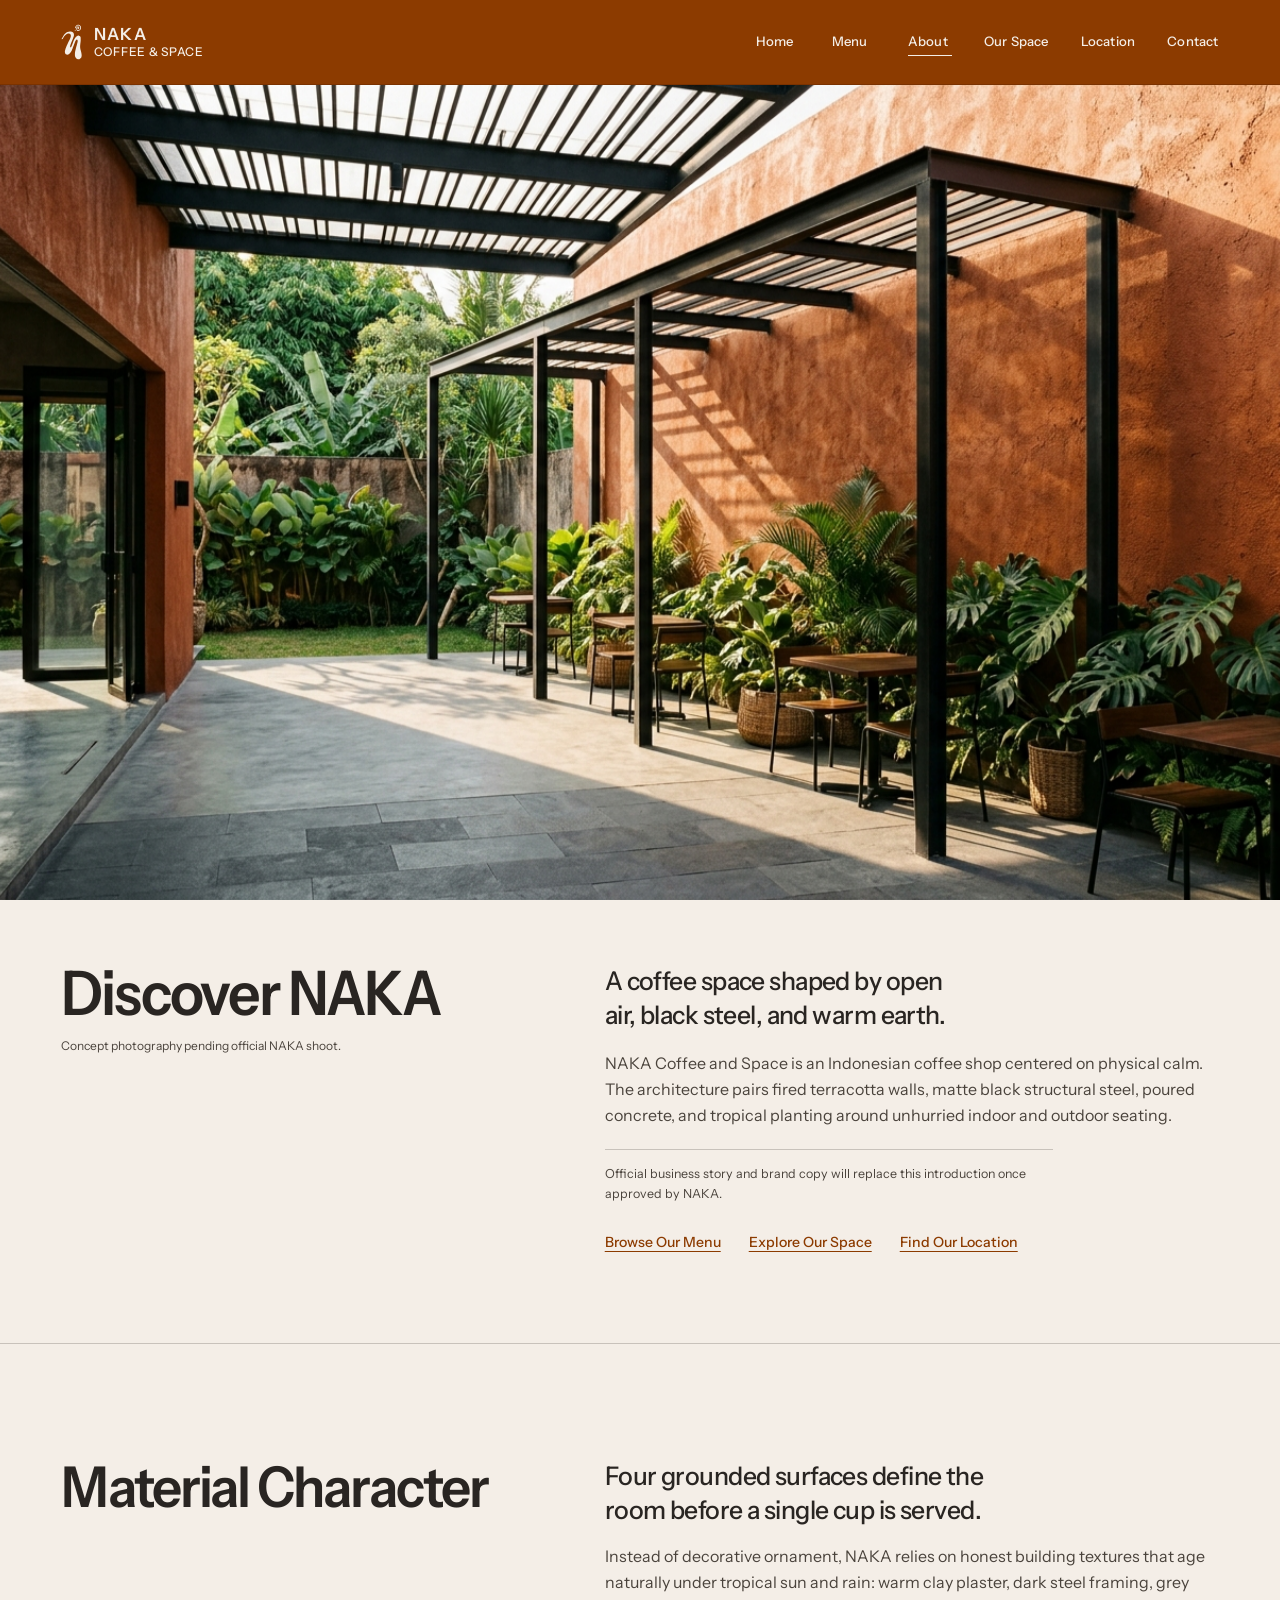
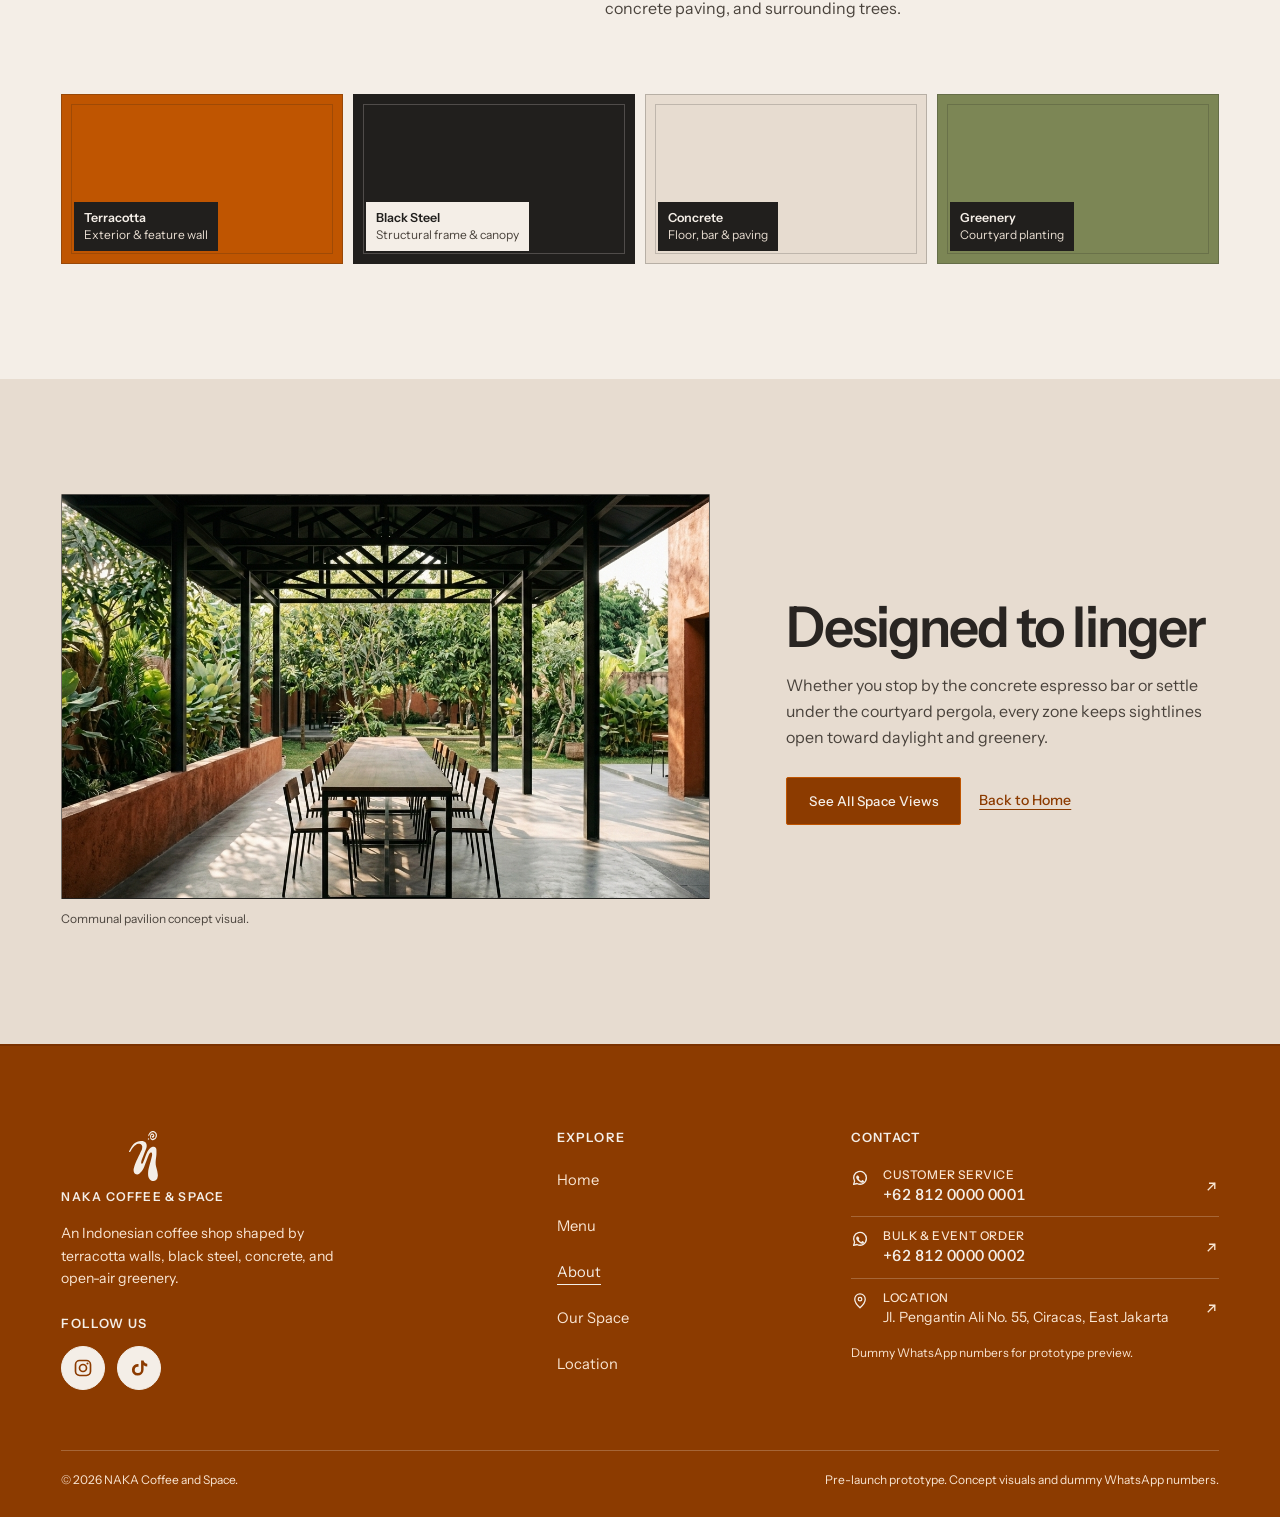
==== commit acf62a55: "part 1" ====
--- a/about.html
+++ b/about.html
@@ -41,6 +41,7 @@
 
       <nav class="primary-nav" aria-label="Primary navigation">
         <a href="index.html" data-nav="top">Home</a>
+        <a href="menu.html" data-nav="menu">Menu</a>
         <a href="about.html" data-nav="about" aria-current="page">About</a>
         <a href="index.html#our-space" data-nav="our-space">Our Space</a>
         <a href="index.html#location" data-nav="location">Location</a>
@@ -54,6 +55,7 @@
         </svg>
       </button>
     </div>
+    <span class="scroll-progress" aria-hidden="true"></span>
   </header>
 
   <div class="menu-panel" id="site-menu" role="dialog" aria-modal="true" aria-label="Site menu" aria-hidden="true" inert data-menu>
@@ -77,6 +79,7 @@
 
       <nav class="menu-nav" aria-label="Mobile navigation">
         <a href="index.html" data-nav="top">Home</a>
+        <a href="menu.html" data-nav="menu">Menu</a>
         <a href="about.html" data-nav="about" aria-current="page">About</a>
         <a href="index.html#our-space" data-nav="our-space">Our Space</a>
         <a href="index.html#location" data-nav="location">Location</a>
@@ -84,7 +87,7 @@
       </nav>
 
       <div class="menu-panel__foot">
-        <p>Ciracas, East Jakarta / Coffee and Space</p>
+        <p>Ciracas, East Jakarta / Open Daily 09:00 - 23:00</p>
         <p>Pre-launch prototype. Concept visuals and dummy WhatsApp numbers.</p>
       </div>
     </div>
@@ -123,6 +126,7 @@
                 Official business story and brand copy will replace this introduction once approved by NAKA.
               </p>
               <div class="about-intro__actions">
+                <a class="text-link" href="menu.html">Browse Our Menu</a>
                 <a class="text-link" href="index.html#our-space">Explore Our Space</a>
                 <a class="text-link" href="index.html#location">Find Our Location</a>
               </div>
@@ -148,26 +152,26 @@
           </div>
         </div>
 
-        <div class="material-band" data-reveal>
-          <div class="material material--terracotta">
+        <div class="material-band">
+          <div class="material material--terracotta" data-reveal="ledger" style="--reveal-delay: 0ms;">
             <div class="material__tag">
               <span class="material__name">Terracotta</span>
               <span class="material__note">Exterior &amp; feature wall</span>
             </div>
           </div>
-          <div class="material material--steel">
+          <div class="material material--steel" data-reveal="ledger" style="--reveal-delay: 60ms;">
             <div class="material__tag">
               <span class="material__name">Black Steel</span>
               <span class="material__note">Structural frame &amp; canopy</span>
             </div>
           </div>
-          <div class="material material--concrete">
+          <div class="material material--concrete" data-reveal="ledger" style="--reveal-delay: 120ms;">
             <div class="material__tag">
               <span class="material__name">Concrete</span>
               <span class="material__note">Floor, bar &amp; paving</span>
             </div>
           </div>
-          <div class="material material--olive">
+          <div class="material material--olive" data-reveal="ledger" style="--reveal-delay: 180ms;">
             <div class="material__tag">
               <span class="material__name">Greenery</span>
               <span class="material__note">Courtyard planting</span>
@@ -180,7 +184,7 @@
     <section class="section section--courtyard-story" aria-labelledby="courtyard-title">
       <div class="page-shell">
         <div class="courtyard-split">
-          <figure class="courtyard-split__media" data-reveal>
+          <figure class="courtyard-split__media" data-reveal="frame">
             <img
               src="assets/images/space-communal-table.jpg"
               width="1200"
@@ -247,6 +251,7 @@
           <h2 class="footer-col__title" id="footer-explore-title">Explore</h2>
           <nav class="footer-nav" aria-labelledby="footer-explore-title">
             <a href="index.html">Home</a>
+            <a href="menu.html">Menu</a>
             <a href="about.html" aria-current="page">About</a>
             <a href="index.html#our-space">Our Space</a>
             <a href="index.html#location">Location</a>
--- a/assets/css/styles.css
+++ b/assets/css/styles.css
@@ -112,23 +112,37 @@
 }
 
 .section--space ::selection,
+.section--menubook ::selection,
 .menu-panel ::selection {
   background: var(--color-cream);
   color: var(--color-charcoal);
 }
 
 .section--space ::-moz-selection,
+.section--menubook ::-moz-selection,
 .menu-panel ::-moz-selection {
   background: var(--color-cream);
   color: var(--color-charcoal);
 }
 
-.site-footer ::selection {
+.book-page ::selection {
+  background: var(--color-charcoal);
+  color: var(--color-cream);
+}
+
+.book-page ::-moz-selection {
+  background: var(--color-charcoal);
+  color: var(--color-cream);
+}
+
+.site-footer ::selection,
+.section--visit ::selection {
   background: var(--color-cream);
   color: var(--color-brand-ink);
 }
 
-.site-footer ::-moz-selection {
+.site-footer ::-moz-selection,
+.section--visit ::-moz-selection {
   background: var(--color-cream);
   color: var(--color-brand-ink);
 }
@@ -210,18 +224,6 @@
 
 body[data-page="about"] main:focus > section:first-of-type {
   box-shadow: inset 0 3px 0 var(--color-cream);
-}
-
-.sr-only {
-  position: absolute;
-  width: 1px;
-  height: 1px;
-  padding: 0;
-  margin: -1px;
-  overflow: hidden;
-  clip: rect(0, 0, 0, 0);
-  white-space: nowrap;
-  border: 0;
 }
 
 .skip-link {
@@ -260,16 +262,69 @@
   margin-inline: auto;
 }
 
-[data-reveal] {
-  transition: transform 520ms var(--ease-out);
-}
-
-[data-reveal].is-pending {
-  transform: translateY(10px);
-}
-
-[data-reveal].is-instant {
-  transition: none;
+.tabular-nums {
+  font-variant-numeric: tabular-nums;
+}
+
+.has-js [data-reveal] {
+  transition: transform 720ms var(--ease-out) var(--reveal-delay, 0ms);
+}
+
+.has-js [data-reveal].is-pending {
+  transform: translateY(28px);
+}
+
+.has-js [data-reveal="frame"] {
+  transition: transform 840ms var(--ease-out) var(--reveal-delay, 0ms);
+}
+
+.has-js [data-reveal="frame"].is-pending {
+  transform: translateY(24px);
+}
+
+.has-js [data-reveal="frame"] .space-shot__trigger,
+.has-js [data-reveal="frame"] .menu-preview-pillar__specimen,
+.has-js [data-reveal="frame"] .map-panel__frame,
+.has-js .courtyard-split__media[data-reveal="frame"] img {
+  transition: clip-path 840ms var(--ease-out) var(--reveal-delay, 0ms);
+}
+
+.has-js [data-reveal="frame"].is-revealing .space-shot__trigger,
+.has-js [data-reveal="frame"].is-revealing .menu-preview-pillar__specimen,
+.has-js [data-reveal="frame"].is-revealing .map-panel__frame,
+.has-js .courtyard-split__media[data-reveal="frame"].is-revealing img {
+  clip-path: inset(0 0 0% 0);
+}
+
+.has-js [data-reveal="frame"].is-pending .space-shot__trigger,
+.has-js [data-reveal="frame"].is-pending .menu-preview-pillar__specimen,
+.has-js [data-reveal="frame"].is-pending .map-panel__frame,
+.has-js .courtyard-split__media[data-reveal="frame"].is-pending img {
+  clip-path: inset(0 0 8% 0);
+}
+
+.has-js [data-reveal="frame"].is-revealing img {
+  transition:
+    transform 840ms var(--ease-out) var(--reveal-delay, 0ms),
+    border-color 220ms ease;
+}
+
+.has-js [data-reveal="frame"].is-pending img {
+  transform: scale(1.07);
+}
+
+.has-js [data-reveal="ledger"] {
+  transition: transform 620ms var(--ease-out) var(--reveal-delay, 0ms);
+}
+
+.has-js [data-reveal="ledger"].is-pending {
+  transform: translateY(20px);
+}
+
+.has-js [data-reveal].is-instant,
+.has-js [data-reveal].is-instant img {
+  transition: none !important;
+  transition-delay: 0ms !important;
 }
 
 /* Header and navigation */
@@ -345,6 +400,25 @@
   background: #FFFFFF;
   color: var(--color-text-dark);
   border-bottom: 1px solid var(--color-line-dark);
+}
+
+.scroll-progress {
+  position: absolute;
+  right: 0;
+  bottom: 0;
+  left: 0;
+  height: 2px;
+  background: var(--color-brand);
+  transform: scaleX(var(--scroll-progress, 0));
+  transform-origin: left;
+  opacity: 0;
+  pointer-events: none;
+  will-change: transform;
+  transition: opacity 240ms ease;
+}
+
+.site-header.is-stuck .scroll-progress {
+  opacity: 1;
 }
 
 .site-header.is-stuck .brand__mark {
@@ -638,7 +712,15 @@
   color: var(--color-text-dark);
 }
 
-/* Home Hero: Clean visual-first photo below solid navbar + minimalist Cream intro band */
+.text-link--on-brand {
+  color: var(--color-cream);
+}
+
+.text-link--on-brand:hover {
+  color: var(--color-brand-muted);
+}
+
+/* Home Hero: Tall full-bleed photo below solid navbar + minimalist Cream intro band */
 .hero-stage {
   padding-top: var(--header-height);
   background: var(--color-cream);
@@ -647,7 +729,7 @@
 
 .hero-photo {
   position: relative;
-  height: clamp(480px, calc(100svh - var(--header-height)), 920px);
+  height: clamp(640px, 106svh, 1120px);
   overflow: hidden;
   background: var(--color-charcoal);
 }
@@ -657,19 +739,21 @@
   height: 100%;
   object-fit: cover;
   object-position: 60% center;
+  transform: translate3d(0, var(--hero-parallax, 0px), 0) scale(var(--hero-scale, 1));
+  will-change: transform;
 }
 
 .hero-intro {
   background: var(--color-cream);
   color: var(--color-text-dark);
-  padding-block: clamp(32px, 4.5vw, 56px) clamp(36px, 5vw, 60px);
+  padding-block: clamp(36px, 5vw, 64px) clamp(40px, 5.5vw, 68px);
 }
 
 .hero-intro__grid {
   display: grid;
-  grid-template-columns: minmax(0, 1.05fr) minmax(0, 0.95fr);
-  gap: clamp(24px, 4.5vw, 64px);
-  align-items: end;
+  grid-template-columns: minmax(0, 0.92fr) minmax(0, 1.08fr);
+  gap: clamp(24px, 5vw, 72px);
+  align-items: start;
 }
 
 .hero-intro__title {
@@ -685,7 +769,6 @@
 
 .hero__title-mask {
   display: block;
-  overflow: hidden;
   padding-block: 0.06em;
 }
 
@@ -709,21 +792,37 @@
 }
 
 .hero-intro__body {
-  max-width: 44ch;
+  max-width: 52ch;
   justify-self: end;
 }
 
 .hero-intro__tagline {
-  font-size: clamp(1rem, 1.3vw, 1.18rem);
-  line-height: 1.55;
+  font-family: "Instrument Sans", "Helvetica Neue", Arial, sans-serif;
+  font-size: clamp(1.18rem, 1.65vw, 1.45rem);
+  font-weight: 500;
+  font-stretch: 97%;
+  line-height: 1.32;
+  letter-spacing: -0.02em;
+  color: var(--color-text-dark);
+}
+
+.hero-intro__story {
+  margin-top: 12px;
+  font-size: 0.96rem;
+  line-height: 1.62;
   color: var(--color-text-muted-dark);
 }
 
 .hero-intro__actions {
   display: flex;
   flex-wrap: wrap;
-  gap: 12px;
-  margin-top: 22px;
+  align-items: center;
+  gap: 12px 14px;
+  margin-top: 24px;
+}
+
+.hero-intro__about-link {
+  margin-left: 6px;
 }
 
 .hero-intro__meta {
@@ -952,149 +1051,1598 @@
   line-height: 1.5;
 }
 
-/* Terracotta brand profile band on Home */
-.section--teaser {
-  padding-block: clamp(64px, 8vw, 112px);
+/* Home Menu Teaser: Cream band between Our Space and Terracotta Brand Profile */
+.section--menu-preview {
+  background: var(--color-cream);
+  color: var(--color-text-dark);
+}
+
+.menu-preview-head {
+  display: flex;
+  flex-wrap: wrap;
+  align-items: flex-end;
+  justify-content: space-between;
+  gap: 24px 40px;
+}
+
+.menu-preview-head__copy h2 {
+  font-family: "Instrument Sans", "Helvetica Neue", Arial, sans-serif;
+  font-size: clamp(2.25rem, 4.4vw, 3.85rem);
+  font-weight: 600;
+  font-stretch: 94%;
+  line-height: 0.98;
+  letter-spacing: -0.034em;
+  text-wrap: balance;
+}
+
+.menu-preview-head__sub {
+  margin-top: 10px;
+  max-width: 54ch;
+  color: var(--color-text-muted-dark);
+  font-size: 0.96rem;
+  line-height: 1.55;
+}
+
+.menu-preview-grid {
+  display: grid;
+  grid-template-columns: repeat(3, minmax(0, 1fr));
+  gap: clamp(16px, 2.2vw, 24px);
+  margin-top: clamp(32px, 4.5vw, 52px);
+}
+
+.menu-preview-pillar {
+  display: flex;
+  flex-direction: column;
+  min-width: 0;
+  border: 1px solid var(--color-line-dark);
+  background: var(--color-cream);
+}
+
+.menu-preview-pillar__specimen {
+  position: relative;
+  display: flex;
+  align-items: center;
+  justify-content: center;
+  aspect-ratio: 4 / 3;
+  padding: clamp(18px, 2.4vw, 28px);
+  overflow: hidden;
+  border: 0;
+  background: transparent;
+  text-decoration: none;
+}
+
+.menu-preview-pillar__specimen img {
+  position: relative;
+  z-index: 1;
+  width: auto;
+  max-width: 100%;
+  max-height: 100%;
+  height: auto;
+  object-fit: contain;
+  transition: transform 480ms var(--ease-out);
+}
+
+.menu-preview-pillar__body {
+  display: flex;
+  flex-direction: column;
+  flex: 1 1 auto;
+  padding: clamp(18px, 2vw, 24px);
+  border-top: 1px solid var(--color-line-dark);
+}
+
+.menu-preview-pillar__title {
+  font-family: "Instrument Sans", "Helvetica Neue", Arial, sans-serif;
+  font-size: clamp(1.18rem, 1.5vw, 1.38rem);
+  font-weight: 600;
+  font-stretch: 95%;
+  line-height: 1.15;
+  letter-spacing: -0.022em;
+  color: var(--color-text-dark);
+}
+
+.menu-preview-list {
+  margin-top: 14px;
+  border-top: 1px solid var(--color-line-dark);
+}
+
+.menu-preview-list li {
+  display: flex;
+  align-items: baseline;
+  justify-content: space-between;
+  gap: 12px;
+  padding-block: 9px;
+  border-bottom: 1px solid var(--color-line-dark);
+  color: var(--color-text-dark);
+  font-size: 0.9rem;
+  line-height: 1.35;
+}
+
+.menu-preview-list__price {
+  flex: 0 0 auto;
+  color: var(--color-brand-ink);
+  font-size: 0.88rem;
+  font-weight: 600;
+  font-variant-numeric: tabular-nums;
+  white-space: nowrap;
+}
+
+.menu-preview-pillar__link {
+  align-self: flex-start;
+  margin-top: auto;
+  padding-top: 10px;
+}
+
+/* Menu page Part 1: Zero-scroll 2-column Split Studio Showcase */
+.menu-studio {
+  padding-top: var(--header-height);
+  background: var(--color-cream);
+  color: var(--color-text-dark);
+}
+
+.menu-studio__shell {
+  padding-block: clamp(22px, 2.8vw, 36px) clamp(44px, 5vw, 68px);
+}
+
+.menu-studio__grid {
+  display: grid;
+  grid-template-columns: 292px minmax(0, 1fr);
+  gap: clamp(24px, 3vw, 44px);
+  align-items: start;
+}
+
+.menu-rail {
+  position: sticky;
+  top: calc(var(--header-height) + 20px);
+  min-width: 0;
+}
+
+.menu-rail__head {
+  padding-bottom: 14px;
+}
+
+.menu-rail__title {
+  font-family: "Instrument Sans", "Helvetica Neue", Arial, sans-serif;
+  font-size: clamp(2.15rem, 3.2vw, 2.75rem);
+  font-weight: 600;
+  font-stretch: 92%;
+  line-height: 0.96;
+  letter-spacing: -0.036em;
+  color: var(--color-text-dark);
+}
+
+.menu-rail__lead {
+  margin-top: 8px;
+  color: var(--color-text-muted-dark);
+  font-size: 0.88rem;
+  line-height: 1.48;
+}
+
+.menu-rail__meta {
+  display: flex;
+  flex-wrap: wrap;
+  align-items: center;
+  gap: 4px 8px;
+  margin-top: 12px;
+  padding-top: 10px;
+  border-top: 1px solid var(--color-line-dark);
+  color: var(--color-text-muted-dark);
+  font-size: 0.75rem;
+  font-weight: 500;
+  line-height: 1.35;
+}
+
+.menu-rail__tabs {
+  display: flex;
+  flex-direction: column;
+  border-top: 1px solid var(--color-line-dark);
+}
+
+.menu-cat-btn {
+  display: grid;
+  grid-template-columns: 20px minmax(0, 1fr) auto;
+  align-items: center;
+  gap: 12px;
+  width: 100%;
+  min-height: 48px;
+  padding: 10px 14px;
+  text-align: left;
+  border: 1px solid transparent;
+  border-bottom: 1px solid var(--color-line-dark);
+  border-radius: 0;
+  background: transparent;
+  color: var(--color-text-dark);
+  font-size: 0.9rem;
+  font-weight: 500;
+  line-height: 1.25;
+  transition: background-color 160ms ease, color 160ms ease, border-color 160ms ease;
+}
+
+.menu-cat-btn:hover {
+  background: var(--color-beige);
+}
+
+.menu-cat-btn.is-active,
+.menu-cat-btn[aria-selected="true"] {
+  background: var(--color-brand-ink);
+  color: var(--color-cream);
+  border-color: var(--color-brand-deep);
+}
+
+.menu-cat-btn__icon {
+  width: 20px;
+  height: 20px;
+  flex: 0 0 auto;
+  color: currentColor;
+}
+
+.menu-cat-btn__label {
+  min-width: 0;
+  overflow: hidden;
+  text-overflow: ellipsis;
+  white-space: nowrap;
+}
+
+.menu-cat-btn__count {
+  color: var(--color-text-muted-dark);
+  font-size: 0.78rem;
+  font-weight: 600;
+  letter-spacing: 0.02em;
+}
+
+.menu-cat-btn.is-active .menu-cat-btn__count,
+.menu-cat-btn[aria-selected="true"] .menu-cat-btn__count {
+  color: var(--color-cream);
+}
+
+.menu-rail__book-link {
+  display: inline-flex;
+  align-items: center;
+  justify-content: space-between;
+  gap: 10px;
+  width: 100%;
+  min-height: 46px;
+  margin-top: 12px;
+  padding: 10px 14px;
+  border: 1px solid var(--color-brand-ink);
+  border-radius: var(--radius);
+  color: var(--color-brand-ink);
+  font-size: 0.84rem;
+  font-weight: 600;
+  line-height: 1.25;
+  text-decoration: none;
+  transition: background-color 180ms ease, color 180ms ease;
+}
+
+.menu-rail__book-link:hover {
+  background: var(--color-brand-ink);
+  color: var(--color-cream);
+}
+
+.menu-stage-col {
+  min-width: 0;
+}
+
+.menu-tabpanel {
+  min-width: 0;
+}
+
+.menu-tabpanel[hidden] {
+  display: none;
+}
+
+@keyframes panel-settle {
+  from {
+    opacity: 0.35;
+    transform: translateY(6px);
+  }
+  to {
+    opacity: 1;
+    transform: translateY(0);
+  }
+}
+
+.menu-tabpanel.is-entering {
+  animation: panel-settle 240ms var(--ease-out) both;
+}
+
+.menu-visual-stage {
+  position: relative;
+  display: flex;
+  align-items: center;
+  justify-content: center;
+  width: 100%;
+  height: clamp(240px, 34vh, 340px);
+  padding: clamp(10px, 1.8vw, 20px);
+  overflow: hidden;
+  border: 0;
+  background: transparent;
+}
+
+.menu-visual-stage img {
+  position: relative;
+  z-index: 1;
+  width: 100%;
+  height: 100%;
+  object-fit: contain;
+  transition: transform 480ms var(--ease-out);
+}
+
+.menu-visual-stage--pair {
+  display: grid;
+  grid-template-columns: repeat(2, minmax(0, 1fr));
+  gap: clamp(12px, 2vw, 24px);
+  align-items: center;
+  justify-items: center;
+}
+
+.menu-visual-stage__item {
+  position: relative;
+  z-index: 1;
+  display: flex;
+  align-items: center;
+  justify-content: center;
+  width: 100%;
+  height: 100%;
+  min-width: 0;
+  min-height: 0;
+}
+
+.menu-visual-stage__item img {
+  width: auto;
+  height: auto;
+  max-width: 100%;
+  max-height: 100%;
+  object-fit: contain;
+}
+
+.menu-ledger {
+  margin-top: 2px;
+}
+
+.menu-ledger__head {
+  display: flex;
+  flex-wrap: wrap;
+  align-items: baseline;
+  justify-content: space-between;
+  gap: 8px 24px;
+  padding-block: 18px 14px;
+  border-bottom: 1px solid var(--color-charcoal);
+}
+
+.menu-ledger__title {
+  font-family: "Instrument Sans", "Helvetica Neue", Arial, sans-serif;
+  font-size: clamp(1.55rem, 2.3vw, 2.05rem);
+  font-weight: 600;
+  font-stretch: 94%;
+  line-height: 1.04;
+  letter-spacing: -0.028em;
+  color: var(--color-text-dark);
+}
+
+.menu-ledger__desc {
+  margin-top: 4px;
+  max-width: 58ch;
+  color: var(--color-text-muted-dark);
+  font-size: 0.88rem;
+  line-height: 1.48;
+}
+
+.menu-ledger__count {
+  flex: 0 0 auto;
+  color: var(--color-brand-ink);
+  font-size: 0.78rem;
+  font-weight: 600;
+  letter-spacing: 0.04em;
+  text-transform: uppercase;
+  white-space: nowrap;
+}
+
+.menu-items-grid {
+  display: grid;
+  grid-template-columns: repeat(2, minmax(0, 1fr));
+  gap: 0 32px;
+}
+
+.menu-coffee-groups {
+  display: grid;
+  grid-template-columns: repeat(3, minmax(0, 1fr));
+  gap: 18px 26px;
+  margin-top: 16px;
+}
+
+.menu-subgroup {
+  min-width: 0;
+}
+
+.menu-subgroup__head {
+  padding-bottom: 10px;
+  border-bottom: 1px solid var(--color-line-dark);
+}
+
+.menu-subgroup__title {
+  font-family: "Instrument Sans", "Helvetica Neue", Arial, sans-serif;
+  font-size: 1rem;
+  font-weight: 600;
+  font-stretch: 96%;
+  line-height: 1.2;
+  letter-spacing: -0.018em;
+  color: var(--color-text-dark);
+}
+
+.menu-subgroup__note {
+  margin-top: 4px;
+  color: var(--color-text-muted-dark);
+  font-size: 0.8rem;
+  line-height: 1.45;
+}
+
+.menu-item {
+  min-width: 0;
+  padding-block: 12px;
+  border-bottom: 1px solid var(--color-line-dark);
+}
+
+.menu-item__head {
+  display: flex;
+  align-items: baseline;
+  justify-content: space-between;
+  gap: 12px;
+}
+
+.menu-item__name {
+  min-width: 0;
+  font-family: "Instrument Sans", "Helvetica Neue", Arial, sans-serif;
+  font-size: 0.96rem;
+  font-weight: 600;
+  line-height: 1.3;
+  letter-spacing: -0.014em;
+  color: var(--color-text-dark);
+}
+
+.menu-item__temp {
+  margin-left: 4px;
+  color: var(--color-text-muted-dark);
+  font-size: 0.8rem;
+  font-weight: 400;
+  letter-spacing: 0;
+}
+
+.menu-item__price {
+  flex: 0 0 auto;
+  color: var(--color-brand-ink);
+  font-size: 0.92rem;
+  font-weight: 600;
+  font-variant-numeric: tabular-nums;
+  letter-spacing: 0.01em;
+  white-space: nowrap;
+}
+
+.menu-item__desc {
+  margin-top: 3px;
+  color: var(--color-text-muted-dark);
+  font-size: 0.84rem;
+  line-height: 1.46;
+}
+
+.menu-addons-bar {
+  margin-top: 18px;
+  padding-top: 14px;
+  border-top: 1px solid var(--color-charcoal);
+}
+
+.menu-addons-bar__title {
+  font-family: "Instrument Sans", "Helvetica Neue", Arial, sans-serif;
+  font-size: 0.8rem;
+  font-weight: 600;
+  letter-spacing: 0.06em;
+  text-transform: uppercase;
+  color: var(--color-text-dark);
+}
+
+.menu-addons {
+  display: grid;
+  grid-template-columns: repeat(4, minmax(0, 1fr));
+  gap: 0 22px;
+  margin-top: 8px;
+  border-top: 1px solid var(--color-line-dark);
+}
+
+.menu-addon {
+  display: flex;
+  align-items: baseline;
+  justify-content: space-between;
+  gap: 10px;
+  padding-block: 10px;
+  border-bottom: 1px solid var(--color-line-dark);
+}
+
+.menu-addon__name {
+  color: var(--color-text-dark);
+  font-size: 0.86rem;
+  font-weight: 500;
+}
+
+.menu-addon__price {
+  flex: 0 0 auto;
+  color: var(--color-brand-ink);
+  font-size: 0.86rem;
+  font-weight: 600;
+  font-variant-numeric: tabular-nums;
+  white-space: nowrap;
+}
+
+/* Menu page Part 2: Full Animated Heyzine-Style NAKA Editorial Menu Book */
+.sr-only {
+  position: absolute;
+  width: 1px;
+  height: 1px;
+  padding: 0;
+  margin: -1px;
+  overflow: hidden;
+  clip: rect(0, 0, 0, 0);
+  white-space: nowrap;
+  border: 0;
+}
+
+.section--menubook {
+  background: var(--gradient-dark);
+  color: var(--color-text-light);
+  padding-block: clamp(56px, 6.5vw, 88px);
+  border-top: 1px solid rgba(244, 238, 231, 0.14);
+  overflow-x: clip;
+}
+
+.menubook-head {
+  display: flex;
+  flex-wrap: wrap;
+  align-items: flex-end;
+  justify-content: space-between;
+  gap: 16px 32px;
+}
+
+.menubook-head__title {
+  font-family: "Instrument Sans", "Helvetica Neue", Arial, sans-serif;
+  font-size: clamp(2rem, 3.6vw, 3.1rem);
+  font-weight: 600;
+  font-stretch: 94%;
+  line-height: 0.98;
+  letter-spacing: -0.032em;
+  color: var(--color-cream);
+}
+
+.menubook-head__sub {
+  margin-top: 8px;
+  max-width: 52ch;
+  color: var(--color-text-muted-light);
+  font-size: 0.94rem;
+  line-height: 1.5;
+}
+
+.menubook-head__ext {
+  display: inline-flex;
+  align-items: center;
+  gap: 8px;
+  min-height: 44px;
+  padding-block: 8px;
+  color: var(--color-cream);
+  font-size: 0.86rem;
+  font-weight: 500;
+  text-decoration: none;
+  border-bottom: 1px solid rgba(244, 238, 231, 0.54);
+  transition: border-color 180ms ease, color 180ms ease;
+}
+
+.menubook-head__ext svg {
+  transition: transform 200ms var(--ease-out);
+}
+
+.menubook-head__ext:hover {
+  border-bottom-color: var(--color-cream);
+}
+
+.menubook-head__ext:hover svg {
+  transform: translate(2px, -2px);
+}
+
+.menubook {
+  margin-top: clamp(26px, 3.2vw, 38px);
+}
+
+.menubook-pages-source[hidden] {
+  display: none;
+}
+
+.menubook-book {
+  position: relative;
+  width: 100%;
+  max-width: 1000px;
+  margin-inline: auto;
+  perspective: 2400px;
+  touch-action: pan-y;
+  user-select: none;
+  -webkit-user-select: none;
+}
+
+.menubook-book.is-dragging,
+.menubook-book.is-dragging .menubook-slot {
+  cursor: grabbing;
+}
+
+.menubook-book-shell {
+  position: relative;
+  width: 100%;
+  transform: translateX(0);
+  transform-style: preserve-3d;
+  transition: transform 640ms cubic-bezier(0.22, 0.72, 0.2, 1);
+}
+
+.menubook-book-shell.is-dragging {
+  transition: none;
+}
+
+.menubook-book-shell.is-settling {
+  transition: transform 340ms cubic-bezier(0.22, 0.72, 0.2, 1);
+}
+
+.menubook-book-shell.is-cover {
+  transform: translateX(-25%);
+}
+
+.menubook-book-shell.is-open {
+  transform: translateX(0);
+}
+
+.menubook-book-shell.is-back {
+  transform: translateX(25%);
+}
+
+.menubook-spread {
+  position: relative;
+  display: grid;
+  grid-template-columns: repeat(2, minmax(0, 1fr));
+  align-items: stretch;
+}
+
+.menubook-slot {
+  position: relative;
+  display: flex;
+  flex-direction: column;
+  min-width: 0;
+  border: 1px solid rgba(244, 238, 231, 0.26);
+  background: var(--color-cream);
+  box-shadow: 0 22px 46px rgba(0, 0, 0, 0.38);
+}
+
+.menubook-slot--left {
+  border-right: 0;
+}
+
+.menubook-slot--right {
+  border-left: 0;
+}
+
+.menubook-book-shell.is-cover .menubook-slot--right,
+.menubook-book-shell.is-back .menubook-slot--left {
+  border: 1px solid rgba(244, 238, 231, 0.3);
+}
+
+.menubook-slot.is-empty {
+  visibility: hidden;
+  pointer-events: none;
+  border-color: transparent;
+  background: transparent;
+  box-shadow: none;
+}
+
+.menubook-slot__body {
+  position: relative;
+  display: flex;
+  flex-direction: column;
+  flex: 1 1 auto;
+  min-width: 0;
+}
+
+.menubook-slot.is-clickable {
+  cursor: grab;
+}
+
+.menubook-slot.is-clickable:active {
+  cursor: grabbing;
+}
+
+.menubook-slot img {
+  -webkit-user-drag: none;
+  pointer-events: none;
+}
+
+/* Layered architectural paper edge thickness */
+.book-depth {
+  position: absolute;
+  top: 2px;
+  bottom: 2px;
+  pointer-events: none;
+  z-index: 3;
+  background: repeating-linear-gradient(
+    90deg,
+    #E7DCD0 0 1px,
+    rgba(41, 37, 34, 0.32) 1px 2px,
+    #F4EEE7 2px 3px
+  );
+  border-top: 1px solid rgba(41, 37, 34, 0.28);
+  border-bottom: 1px solid rgba(41, 37, 34, 0.28);
+  transition: width 320ms var(--ease-out), opacity 220ms ease;
+}
+
+.book-depth--left {
+  right: 100%;
+  width: var(--depth-left, 0px);
+  border-left: 1px solid rgba(41, 37, 34, 0.38);
+}
+
+.book-depth--right {
+  left: 100%;
+  width: var(--depth-right, 0px);
+  border-right: 1px solid rgba(41, 37, 34, 0.38);
+}
+
+.menubook-book-shell.is-cover .book-depth--left,
+.menubook-book-shell.is-back .book-depth--right {
+  opacity: 0;
+}
+
+/* Subtle tactile corner-curl hover cue on clickable outer edges */
+.book-corner {
+  position: absolute;
+  bottom: 0;
+  width: 0;
+  height: 0;
+  pointer-events: none;
+  z-index: 6;
+  opacity: 0;
+  transition: width 220ms var(--ease-out), height 220ms var(--ease-out), opacity 180ms ease;
+}
+
+.book-corner--next {
+  right: 0;
+  background: linear-gradient(
+    135deg,
+    var(--color-beige) 0 48%,
+    rgba(41, 37, 34, 0.35) 48% 51%,
+    var(--color-charcoal) 51% 100%
+  );
+  border-top: 1px solid rgba(41, 37, 34, 0.3);
+  border-left: 1px solid rgba(41, 37, 34, 0.3);
+}
+
+.book-corner--prev {
+  left: 0;
+  background: linear-gradient(
+    225deg,
+    var(--color-beige) 0 48%,
+    rgba(41, 37, 34, 0.35) 48% 51%,
+    var(--color-charcoal) 51% 100%
+  );
+  border-top: 1px solid rgba(41, 37, 34, 0.3);
+  border-right: 1px solid rgba(41, 37, 34, 0.3);
+}
+
+.menubook-slot.is-clickable .book-corner {
+  width: 14px;
+  height: 14px;
+  opacity: 0.7;
+}
+
+.menubook-slot.is-clickable:hover .book-corner {
+  width: 34px;
+  height: 34px;
+  opacity: 1;
+}
+
+.menubook-spine {
+  position: absolute;
+  top: 0;
+  bottom: 0;
+  left: 50%;
+  width: 1px;
+  background: rgba(33, 31, 29, 0.28);
+  pointer-events: none;
+  z-index: 5;
+  transition: opacity 200ms ease;
+}
+
+.menubook-book-shell.is-cover .menubook-spine,
+.menubook-book-shell.is-back .menubook-spine {
+  opacity: 0;
+}
+
+.menubook-leaf-layer {
+  position: absolute;
+  inset: 0;
+  pointer-events: none;
+  z-index: 12;
+  perspective: 2400px;
+}
+
+.book-page {
+  position: relative;
+  display: flex;
+  flex-direction: column;
+  flex: 1 1 auto;
+  min-height: 650px;
+  height: 100%;
+  padding: clamp(20px, 2.4vw, 30px);
+  background: var(--color-cream);
+  color: var(--color-text-dark);
+  overflow: hidden;
+}
+
+.menubook-book-shell.is-open .menubook-slot--left .book-page::after,
+.book-flip-leaf__face--left .book-page::after {
+  content: "";
+  position: absolute;
+  top: 0;
+  right: 0;
+  bottom: 0;
+  width: 28px;
+  background: linear-gradient(90deg, transparent 0%, rgba(33, 31, 29, 0.06) 72%, rgba(33, 31, 29, 0.16) 100%);
+  pointer-events: none;
+  z-index: 2;
+}
+
+.menubook-book-shell.is-open .menubook-slot--right .book-page::after,
+.book-flip-leaf__face--right .book-page::after {
+  content: "";
+  position: absolute;
+  top: 0;
+  left: 0;
+  bottom: 0;
+  width: 28px;
+  background: linear-gradient(270deg, transparent 0%, rgba(33, 31, 29, 0.06) 72%, rgba(33, 31, 29, 0.16) 100%);
+  pointer-events: none;
+  z-index: 2;
+}
+
+.menubook-book-shell.is-cover .menubook-slot--right .book-page::after {
+  content: "";
+  position: absolute;
+  top: 0;
+  left: 0;
+  bottom: 0;
+  width: 14px;
+  background: linear-gradient(90deg, rgba(33, 31, 29, 0.14) 0%, transparent 100%);
+  pointer-events: none;
+  z-index: 2;
+}
+
+.menubook-book-shell.is-back .menubook-slot--left .book-page::after {
+  content: "";
+  position: absolute;
+  top: 0;
+  right: 0;
+  bottom: 0;
+  width: 14px;
+  background: linear-gradient(270deg, rgba(33, 31, 29, 0.14) 0%, transparent 100%);
+  pointer-events: none;
+  z-index: 2;
+}
+
+.book-folio {
+  display: flex;
+  align-items: center;
+  justify-content: space-between;
+  gap: 12px;
+  color: var(--color-text-muted-dark);
+  font-size: 0.75rem;
+  font-weight: 600;
+  letter-spacing: 0.06em;
+  text-transform: uppercase;
+  line-height: 1.25;
+}
+
+.book-folio--top {
+  padding-bottom: 9px;
+  margin-bottom: 18px;
+  border-bottom: 1px solid var(--color-line-dark);
+}
+
+.book-folio--bottom {
+  margin-top: auto;
+  padding-top: 10px;
+  border-top: 1px solid var(--color-line-dark);
+}
+
+/* Cover page */
+.book-cover__body {
+  display: flex;
+  flex-direction: column;
+  justify-content: center;
+  flex: 1 1 auto;
+  padding-block: 16px;
+}
+
+.book-cover__mark {
+  height: 62px;
+  width: auto;
+  align-self: flex-start;
+  color: var(--color-brand);
+}
+
+.book-cover__title {
+  margin-top: 22px;
+  font-family: "Instrument Sans", "Helvetica Neue", Arial, sans-serif;
+  font-size: clamp(1.55rem, 2.3vw, 2.05rem);
+  font-weight: 600;
+  font-stretch: 94%;
+  line-height: 1.06;
+  letter-spacing: -0.028em;
+  color: var(--color-text-dark);
+  text-wrap: balance;
+}
+
+.book-cover__text {
+  margin-top: 16px;
+  max-width: 40ch;
+  color: var(--color-text-muted-dark);
+  font-size: 0.86rem;
+  line-height: 1.6;
+}
+
+.book-cover__foot {
+  margin-top: auto;
+}
+
+.book-cover__address {
+  margin-bottom: 12px;
+  color: var(--color-text-dark);
+  font-size: 0.8rem;
+  font-weight: 500;
+  line-height: 1.4;
+}
+
+/* Inner pages typography and media */
+.book-page__title {
+  font-family: "Instrument Sans", "Helvetica Neue", Arial, sans-serif;
+  font-size: clamp(1.25rem, 1.8vw, 1.55rem);
+  font-weight: 600;
+  font-stretch: 94%;
+  line-height: 1.05;
+  letter-spacing: -0.024em;
+  color: var(--color-brand-ink);
+}
+
+.book-page__intro {
+  margin-top: 6px;
+  color: var(--color-text-muted-dark);
+  font-size: 0.78rem;
+  line-height: 1.45;
+}
+
+.book-head-split {
+  display: grid;
+  grid-template-columns: minmax(0, 1fr) 112px;
+  gap: 14px;
+  align-items: center;
+  margin-bottom: 14px;
+}
+
+.book-accent-media {
+  display: flex;
+  align-items: center;
+  justify-content: center;
+  height: 102px;
+  padding: 2px;
+  border: 0;
+  background: transparent;
+}
+
+.book-accent-media--tall {
+  height: 118px;
+}
+
+.book-accent-media img {
+  width: 100%;
+  height: 100%;
+  object-fit: contain;
+}
+
+.book-strip-media {
+  display: flex;
+  align-items: center;
+  justify-content: center;
+  width: 100%;
+  padding: 4px 8px;
+  border: 0;
+  background: transparent;
+}
+
+.book-strip-media--top {
+  height: 128px;
+  margin-block: 12px 14px;
+}
+
+.book-strip-media--snacks {
+  height: 176px;
+  margin-block: 12px 14px;
+}
+
+.book-strip-media--bottom {
+  height: 126px;
+  margin-top: 14px;
+  margin-bottom: 14px;
+}
+
+.book-strip-media img {
+  width: 100%;
+  height: 100%;
+  object-fit: contain;
+}
+
+.book-groups {
+  display: flex;
+  flex-direction: column;
+  gap: 12px;
+  margin-bottom: 14px;
+}
+
+.book-group__title {
+  margin-bottom: 5px;
+  color: var(--color-text-dark);
+  font-size: 0.76rem;
+  font-weight: 600;
+  letter-spacing: 0.05em;
+  text-transform: uppercase;
+}
+
+.book-list {
+  border-top: 1px solid var(--color-line-dark);
+}
+
+.book-list--2col {
+  display: grid;
+  grid-template-columns: repeat(2, minmax(0, 1fr));
+  gap: 0 18px;
+}
+
+.book-list--noted {
+  margin-bottom: 12px;
+}
+
+.book-row {
+  display: flex;
+  align-items: baseline;
+  justify-content: space-between;
+  gap: 8px;
+  padding-block: 6px;
+  border-bottom: 1px solid var(--color-line-dark);
+  font-size: 0.8rem;
+  line-height: 1.32;
+}
+
+.book-list--compact .book-row {
+  padding-block: 7px;
+  font-size: 0.78rem;
+}
+
+.book-row-noted {
+  padding-block: 7px;
+  border-bottom: 1px solid var(--color-line-dark);
+}
+
+.book-row-noted .book-row {
+  padding-block: 0;
+  border-bottom: 0;
+}
+
+.book-row__name {
+  min-width: 0;
+  color: var(--color-text-dark);
+  font-weight: 600;
+}
+
+.book-row__price {
+  flex: 0 0 auto;
+  color: var(--color-brand-ink);
+  font-weight: 600;
+  font-variant-numeric: tabular-nums;
+  white-space: nowrap;
+}
+
+.book-row__note {
+  margin-top: 2px;
+  color: var(--color-text-muted-dark);
+  font-size: 0.75rem;
+  line-height: 1.38;
+}
+
+.book-closing-note {
+  margin-top: auto;
+  margin-bottom: 10px;
+  color: var(--color-text-muted-dark);
+  font-size: 0.75rem;
+  font-weight: 500;
+}
+
+/* 3D Page-Flip Leaf Animations */
+.book-flip-leaf {
+  position: absolute;
+  top: 0;
+  bottom: 0;
+  width: 50%;
+  transform-style: preserve-3d;
+  will-change: transform;
+}
+
+.book-flip-leaf--next {
+  left: 50%;
+  transform-origin: left center;
+  animation: book-turn-next 640ms cubic-bezier(0.22, 0.72, 0.2, 1) forwards;
+}
+
+.book-flip-leaf--prev {
+  left: 0;
+  transform-origin: right center;
+  animation: book-turn-prev 640ms cubic-bezier(0.22, 0.72, 0.2, 1) forwards;
+}
+
+.book-flip-leaf__face {
+  position: absolute;
+  inset: 0;
+  display: flex;
+  flex-direction: column;
+  backface-visibility: hidden;
+  -webkit-backface-visibility: hidden;
+  overflow: hidden;
+  background: var(--color-cream);
+}
+
+.book-flip-leaf__face--front {
+  transform: rotateY(0deg);
+}
+
+.book-flip-leaf__face--back {
+  transform: rotateY(180deg);
+}
+
+.book-flip-leaf__shade {
+  position: absolute;
+  inset: 0;
+  pointer-events: none;
+  z-index: 3;
+}
+
+.book-flip-leaf--next .book-flip-leaf__face--front .book-flip-leaf__shade {
+  background: linear-gradient(90deg, rgba(33, 31, 29, 0.28) 0%, rgba(33, 31, 29, 0.06) 45%, transparent 100%);
+  animation: book-shade-out 640ms ease forwards;
+}
+
+.book-flip-leaf--next .book-flip-leaf__face--back .book-flip-leaf__shade {
+  background: linear-gradient(270deg, rgba(33, 31, 29, 0.28) 0%, rgba(33, 31, 29, 0.06) 45%, transparent 100%);
+  animation: book-shade-in 640ms ease forwards;
+}
+
+.book-flip-leaf--prev .book-flip-leaf__face--front .book-flip-leaf__shade {
+  background: linear-gradient(270deg, rgba(33, 31, 29, 0.28) 0%, rgba(33, 31, 29, 0.06) 45%, transparent 100%);
+  animation: book-shade-out 640ms ease forwards;
+}
+
+.book-flip-leaf--prev .book-flip-leaf__face--back .book-flip-leaf__shade {
+  background: linear-gradient(90deg, rgba(33, 31, 29, 0.28) 0%, rgba(33, 31, 29, 0.06) 45%, transparent 100%);
+  animation: book-shade-in 640ms ease forwards;
+}
+
+@keyframes book-turn-next {
+  0% {
+    transform: rotateY(0deg);
+  }
+  100% {
+    transform: rotateY(-180deg);
+  }
+}
+
+@keyframes book-turn-prev {
+  0% {
+    transform: rotateY(0deg);
+  }
+  100% {
+    transform: rotateY(180deg);
+  }
+}
+
+@keyframes book-shade-out {
+  0% {
+    opacity: 0;
+  }
+  50% {
+    opacity: 0.95;
+  }
+  100% {
+    opacity: 0.15;
+  }
+}
+
+@keyframes book-shade-in {
+  0% {
+    opacity: 0.15;
+  }
+  50% {
+    opacity: 0.95;
+  }
+  100% {
+    opacity: 0;
+  }
+}
+
+@keyframes book-turn-mobile-next {
+  0% {
+    transform: rotateY(0deg);
+    opacity: 1;
+  }
+  85% {
+    opacity: 1;
+  }
+  100% {
+    transform: rotateY(-108deg);
+    opacity: 0;
+  }
+}
+
+@keyframes book-turn-mobile-prev {
+  0% {
+    transform: rotateY(-104deg);
+    opacity: 0.1;
+  }
+  100% {
+    transform: rotateY(0deg);
+    opacity: 1;
+  }
+}
+
+.book-flip-leaf.is-interactive {
+  animation: none;
+  transition: none;
+}
+
+.book-flip-leaf.is-interactive .book-flip-leaf__shade {
+  animation: none;
+}
+
+.book-flip-leaf.is-settling {
+  transition: transform 340ms cubic-bezier(0.22, 0.72, 0.2, 1), opacity 340ms ease;
+}
+
+.book-flip-leaf.is-settling .book-flip-leaf__shade {
+  transition: opacity 340ms ease;
+}
+
+.book-flip-leaf--mobile-next {
+  left: 0;
+  width: 100%;
+  transform-origin: left center;
+  animation: book-turn-mobile-next 460ms cubic-bezier(0.22, 0.72, 0.2, 1) forwards;
+}
+
+.book-flip-leaf--mobile-prev {
+  left: 0;
+  width: 100%;
+  transform-origin: left center;
+  animation: book-turn-mobile-prev 460ms cubic-bezier(0.22, 0.72, 0.2, 1) forwards;
+}
+
+.menubook-hint {
+  margin-top: 16px;
+  text-align: center;
+  color: var(--color-text-muted-light);
+  font-size: 0.78rem;
+  line-height: 1.4;
+}
+
+/* Minimal Heyzine-Style Bottom Scrubber Bar & Chapter Jump Tabs */
+.menubook-bar {
+  max-width: 720px;
+  margin: 14px auto 0;
+  padding: 6px 16px;
+  border: 1px solid rgba(244, 238, 231, 0.22);
+  background: rgba(33, 31, 29, 0.56);
+}
+
+.menubook-scrubber {
+  display: flex;
+  align-items: center;
+  gap: 16px;
+  min-width: 0;
+}
+
+.menubook-range {
+  -webkit-appearance: none;
+  appearance: none;
+  flex: 1 1 auto;
+  min-width: 0;
+  height: 44px;
+  margin: 0;
+  background: transparent;
+  cursor: pointer;
+}
+
+.menubook-range::-webkit-slider-runnable-track {
+  height: 4px;
+  border-radius: 0;
+  background: linear-gradient(
+    90deg,
+    var(--color-brand-light) 0 var(--range-pct, 0%),
+    rgba(244, 238, 231, 0.24) var(--range-pct, 0%) 100%
+  );
+}
+
+.menubook-range::-webkit-slider-thumb {
+  -webkit-appearance: none;
+  appearance: none;
+  width: 14px;
+  height: 24px;
+  margin-top: -10px;
+  border-radius: 1px;
+  border: 2px solid var(--color-brand-ink);
+  background: var(--color-cream);
+  transition: transform 140ms ease, background-color 140ms ease;
+}
+
+.menubook-range:hover::-webkit-slider-thumb {
+  background: var(--color-brand-muted);
+  transform: scale(1.06);
+}
+
+.menubook-range::-moz-range-track {
+  height: 4px;
+  border-radius: 0;
+  background: rgba(244, 238, 231, 0.24);
+}
+
+.menubook-range::-moz-range-progress {
+  height: 4px;
+  border-radius: 0;
+  background: var(--color-brand-light);
+}
+
+.menubook-range::-moz-range-thumb {
+  width: 14px;
+  height: 24px;
+  border-radius: 1px;
+  border: 2px solid var(--color-brand-ink);
+  background: var(--color-cream);
+}
+
+.menubook-status {
+  flex: 0 0 auto;
+  min-width: 126px;
+  text-align: right;
+  color: var(--color-cream);
+  font-size: 0.82rem;
+  font-weight: 500;
+  letter-spacing: 0.02em;
+  white-space: nowrap;
+}
+
+.menubook-chapters {
+  display: flex;
+  flex-wrap: wrap;
+  justify-content: center;
+  gap: 8px;
+  margin-top: 14px;
+}
+
+.menubook-chapter {
+  display: inline-flex;
+  align-items: center;
+  gap: 8px;
+  min-height: 44px;
+  padding: 8px 14px;
+  border: 1px solid rgba(244, 238, 231, 0.24);
+  border-radius: var(--radius);
+  background: transparent;
+  color: var(--color-cream);
+  font-size: 0.8rem;
+  font-weight: 500;
+  line-height: 1.25;
+  transition: background-color 160ms ease, color 160ms ease, border-color 160ms ease;
+}
+
+.menubook-chapter:hover {
+  border-color: var(--color-cream);
+  background: rgba(244, 238, 231, 0.08);
+}
+
+.menubook-chapter.is-active,
+.menubook-chapter[aria-pressed="true"] {
+  background: var(--color-cream);
+  color: var(--color-charcoal);
+  border-color: var(--color-cream);
+}
+
+.menubook-chapter__num {
+  color: var(--color-text-muted-light);
+  font-size: 0.75rem;
+  font-weight: 600;
+}
+
+.menubook-chapter.is-active .menubook-chapter__num,
+.menubook-chapter[aria-pressed="true"] .menubook-chapter__num {
+  color: var(--color-brand-ink);
+}
+
+.menubook-foot {
+  display: flex;
+  flex-wrap: wrap;
+  align-items: center;
+  justify-content: space-between;
+  gap: 12px 28px;
+  margin-top: clamp(32px, 4vw, 48px);
+  padding-top: 18px;
+  border-top: 1px solid var(--color-line-light);
+}
+
+.menubook-foot__note {
+  max-width: 60ch;
+  color: var(--color-text-muted-light);
+  font-size: 0.8rem;
+  line-height: 1.5;
+}
+
+.menubook-foot__links {
+  display: flex;
+  flex-wrap: wrap;
+  align-items: center;
+  gap: 8px 22px;
+}
+
+.menubook-foot__link {
+  display: inline-flex;
+  align-items: center;
+  min-height: 44px;
+  color: var(--color-cream);
+  font-size: 0.82rem;
+  font-weight: 500;
+  text-decoration: none;
+  border-bottom: 1px solid rgba(244, 238, 231, 0.45);
+  transition: border-color 160ms ease;
+}
+
+.menubook-foot__link:hover {
+  border-bottom-color: var(--color-cream);
+}
+
+/* Plan Your Visit & Outlet Facilities: dominant Terracotta band on Home */
+.section--visit {
+  padding-block: clamp(68px, 8.5vw, 118px);
   background: var(--gradient-brand);
   color: var(--color-cream);
   border-top: 1px solid rgba(244, 238, 231, 0.24);
   border-bottom: 1px solid rgba(244, 238, 231, 0.24);
 }
 
-.teaser-strip {
+.visit-layout {
   display: grid;
-  grid-template-columns: minmax(0, 0.94fr) minmax(0, 1.06fr);
-  gap: clamp(32px, 5.5vw, 80px);
-  align-items: center;
-}
-
-.brand-plaque-col {
-  display: flex;
-  flex-direction: column;
-  gap: 10px;
-  min-width: 0;
-}
-
-.brand-plaque {
-  position: relative;
-  display: flex;
-  flex-direction: column;
-  align-items: center;
-  justify-content: center;
-  gap: 16px;
-  padding: clamp(34px, 4.5vw, 52px) clamp(24px, 3.5vw, 40px);
-  background: var(--color-cream);
-  border: 1px solid var(--color-charcoal);
-  border-radius: 0;
-  text-align: center;
-}
-
-.brand-plaque::before {
-  content: "";
-  position: absolute;
-  inset: 9px;
-  border: 1px solid rgba(191, 85, 1, 0.26);
-  pointer-events: none;
-}
-
-.brand-plaque__mark {
-  position: relative;
-  z-index: 1;
-  height: clamp(82px, 9.5vw, 108px);
-  width: auto;
-  color: var(--color-brand);
-}
-
-.brand-plaque__wordmark {
-  position: relative;
-  z-index: 1;
-  font-family: "Instrument Sans", "Helvetica Neue", Arial, sans-serif;
-  font-size: 0.84rem;
-  font-weight: 600;
-  line-height: 1.2;
-  letter-spacing: 0.14em;
-  text-transform: uppercase;
-  color: var(--color-brand-ink);
-}
-
-.teaser-swatches {
-  display: grid;
-  grid-template-columns: repeat(4, minmax(0, 1fr));
-  gap: 8px;
-}
-
-.teaser-swatch {
-  position: relative;
-  display: flex;
-  align-items: flex-end;
-  min-height: 82px;
-  padding: 8px;
-  border: 1px solid rgba(244, 238, 231, 0.45);
-}
-
-.teaser-swatch::before {
-  content: "";
-  position: absolute;
-  inset: 5px;
-  border: 1px solid rgba(244, 238, 231, 0.24);
-  pointer-events: none;
-}
-
-.teaser-swatch > span {
-  position: relative;
-  z-index: 1;
-  padding: 3px 6px;
-  background: var(--color-charcoal);
-  color: var(--color-cream);
-  font-size: 0.75rem;
-  font-weight: 500;
-  line-height: 1.2;
-  white-space: nowrap;
-}
-
-.teaser-swatch--terracotta {
-  background: var(--color-brand);
-  border-color: rgba(244, 238, 231, 0.65);
-}
-.teaser-swatch--steel {
-  background: var(--color-charcoal);
-  border-color: rgba(244, 238, 231, 0.45);
-}
-.teaser-swatch--steel::before { border-color: var(--color-line-light); }
-.teaser-swatch--steel > span { background: var(--color-cream); color: var(--color-charcoal); }
-.teaser-swatch--concrete {
-  background: var(--color-beige);
-  border-color: var(--color-charcoal);
-}
-.teaser-swatch--concrete::before { border-color: rgba(33, 31, 29, 0.2); }
-.teaser-swatch--olive {
-  background: var(--color-olive);
-  border-color: rgba(244, 238, 231, 0.45);
-}
-
-.teaser-copy {
+  grid-template-columns: minmax(0, 0.88fr) minmax(0, 1.12fr);
+  gap: clamp(36px, 6vw, 88px);
+  align-items: start;
+}
+
+.visit-intro {
   display: flex;
   flex-direction: column;
   align-items: flex-start;
-  gap: 20px;
-}
-
-.teaser-copy h2 {
+  min-width: 0;
+}
+
+.visit-intro h2 {
   font-family: "Instrument Sans", "Helvetica Neue", Arial, sans-serif;
-  font-size: clamp(2rem, 3.5vw, 3.1rem);
+  font-size: clamp(2.25rem, 4.2vw, 3.6rem);
   font-weight: 600;
   font-stretch: 94%;
-  line-height: 1.02;
-  letter-spacing: -0.032em;
+  line-height: 0.98;
+  letter-spacing: -0.034em;
   color: var(--color-cream);
   text-wrap: balance;
 }
 
-.teaser-copy__text {
-  max-width: 48ch;
+.visit-intro__text {
+  margin-top: 18px;
+  max-width: 44ch;
   color: var(--color-brand-muted);
   font-size: 0.98rem;
-  line-height: 1.6;
+  line-height: 1.62;
+}
+
+.visit-summary {
+  width: 100%;
+  margin-top: 28px;
+  border-top: 1px solid rgba(244, 238, 231, 0.24);
+}
+
+.visit-summary > div {
+  display: grid;
+  grid-template-columns: minmax(0, 0.44fr) minmax(0, 1fr);
+  gap: 12px 16px;
+  padding-block: 12px;
+  border-bottom: 1px solid rgba(244, 238, 231, 0.24);
+}
+
+.visit-summary dt {
+  color: var(--color-brand-muted);
+  font-size: 0.78rem;
+  font-weight: 500;
+  letter-spacing: 0.04em;
+  text-transform: uppercase;
+}
+
+.visit-summary dd {
+  color: var(--color-cream);
+  font-size: 0.92rem;
+  font-weight: 500;
+}
+
+.visit-intro__actions {
+  display: flex;
+  flex-wrap: wrap;
+  align-items: center;
+  gap: 12px 22px;
+  margin-top: 28px;
+}
+
+.visit-facilities {
+  min-width: 0;
+}
+
+.visit-facilities__heading {
+  font-family: "Instrument Sans", "Helvetica Neue", Arial, sans-serif;
+  font-size: 0.8rem;
+  font-weight: 600;
+  line-height: 1.3;
+  letter-spacing: 0.09em;
+  text-transform: uppercase;
+  color: var(--color-brand-muted);
+  padding-bottom: 12px;
+  border-bottom: 1px solid rgba(244, 238, 231, 0.28);
+}
+
+.facility-ledger {
+  display: flex;
+  flex-direction: column;
+}
+
+.facility-item {
+  display: grid;
+  grid-template-columns: 28px minmax(0, 1fr);
+  gap: 16px;
+  align-items: start;
+  padding-block: 18px;
+  border-bottom: 1px solid rgba(244, 238, 231, 0.24);
+}
+
+.facility-item__icon {
+  margin-top: 2px;
+  color: var(--color-cream);
+}
+
+.facility-item__body {
+  display: flex;
+  flex-direction: column;
+  gap: 4px;
+  min-width: 0;
+}
+
+.facility-item__title {
+  font-family: "Instrument Sans", "Helvetica Neue", Arial, sans-serif;
+  font-size: 1.04rem;
+  font-weight: 600;
+  font-stretch: 97%;
+  line-height: 1.25;
+  letter-spacing: -0.015em;
+  color: var(--color-cream);
+}
+
+.facility-item__desc {
+  color: var(--color-brand-muted);
+  font-size: 0.9rem;
+  line-height: 1.5;
 }
 
 /* Location section */
@@ -1253,6 +2801,8 @@
   height: 100%;
   object-fit: cover;
   object-position: center;
+  transform: translate3d(0, var(--hero-parallax, 0px), 0) scale(var(--hero-scale, 1));
+  will-change: transform;
 }
 
 .about-intro {
@@ -1314,230 +2864,113 @@
   margin-top: 14px;
 }
 
-/* About: Scroll Word-Highlight Statement on Charcoal */
-.section--statement {
-  background: var(--color-charcoal);
-  color: var(--color-cream);
-  padding-block: clamp(80px, 11vw, 148px);
-}
-
-.statement-text {
-  max-width: 28ch;
-  font-family: "Instrument Sans", "Helvetica Neue", Arial, sans-serif;
-  font-size: clamp(1.85rem, 3.8vw, 3.35rem);
-  font-weight: 500;
-  font-stretch: 95%;
-  line-height: 1.18;
-  letter-spacing: -0.03em;
-  color: var(--color-cream);
-}
-
-.has-js .wh-word {
-  color: rgba(244, 238, 231, 0.28);
-  transition: color 360ms var(--ease-out);
-}
-
-.has-js .wh-word.is-lit {
-  color: var(--color-cream);
-}
-
-.has-js .wh-word--accent.is-lit {
-  color: var(--color-brand-light);
-}
-
-/* About: Interactive Material Explorer on Cream */
 .section--materials {
   background: var(--color-cream);
   color: var(--color-text-dark);
 }
 
-.materials-head {
-  display: flex;
-  flex-wrap: wrap;
+.about-layout {
+  display: grid;
+  grid-template-columns: minmax(0, 0.85fr) minmax(0, 1.15fr);
+  gap: clamp(32px, 7vw, 96px);
+  align-items: start;
+}
+
+.about-copy > p:not(.lead) {
+  margin-top: 16px;
+  max-width: 58ch;
+  color: var(--color-text-muted-dark);
+}
+
+.material-band {
+  display: grid;
+  grid-template-columns: repeat(4, minmax(0, 1fr));
+  gap: 10px;
+  margin-top: clamp(44px, 6vw, 72px);
+}
+
+.material {
+  position: relative;
+  display: flex;
   align-items: flex-end;
-  justify-content: space-between;
-  gap: 20px 48px;
-}
-
-.materials-head__sub {
-  max-width: 44ch;
-  color: var(--color-text-muted-dark);
-  font-size: 0.96rem;
-  line-height: 1.55;
-}
-
-.material-explorer {
-  display: grid;
-  grid-template-columns: minmax(0, 0.88fr) minmax(0, 1.12fr);
-  gap: clamp(28px, 4.5vw, 60px);
-  align-items: start;
-  margin-top: clamp(32px, 4.5vw, 52px);
-}
-
-.material-tabs {
+  min-height: 170px;
+  padding: 12px;
+  border: 1px solid rgba(33, 31, 29, 0.24);
+}
+
+.material::before {
+  content: "";
+  position: absolute;
+  inset: 9px;
+  border: 1px solid rgba(33, 31, 29, 0.2);
+  pointer-events: none;
+  transition: inset 300ms var(--ease-out);
+}
+
+.material__tag {
+  position: relative;
+  z-index: 1;
   display: flex;
   flex-direction: column;
-  border-top: 1px solid var(--color-line-dark);
-}
-
-.material-tab {
-  display: flex;
-  flex-direction: column;
-  align-items: flex-start;
-  width: 100%;
-  min-height: 60px;
-  padding: 18px 16px;
-  border-bottom: 1px solid var(--color-line-dark);
-  text-align: left;
-  background: transparent;
-  color: var(--color-text-dark);
-  transition: background-color 220ms ease, border-color 220ms ease, padding-left 220ms var(--ease-out);
-}
-
-.material-tab:hover {
-  background: rgba(231, 220, 208, 0.52);
-}
-
-.material-tab.is-active {
-  background: var(--color-beige);
-  border-bottom-color: var(--color-brand-ink);
-  padding-left: 20px;
-}
-
-.material-tab__top {
-  display: flex;
-  align-items: center;
-  gap: 12px;
-  width: 100%;
-}
-
-.material-tab__swatch {
-  width: 18px;
-  height: 18px;
-  flex: 0 0 auto;
-  border: 1px solid rgba(33, 31, 29, 0.35);
-  transition: transform 220ms var(--ease-out);
-}
-
-.material-tab.is-active .material-tab__swatch {
-  transform: scale(1.1);
-}
-
-.material-tab__swatch--terracotta { background: var(--color-brand); }
-.material-tab__swatch--steel { background: var(--color-charcoal); }
-.material-tab__swatch--concrete { background: #CFC6BC; }
-.material-tab__swatch--olive { background: var(--color-olive); }
-
-.material-tab__name {
-  font-size: 1.04rem;
+  gap: 2px;
+  padding: 8px 10px;
+  background: var(--color-charcoal);
+  color: var(--color-cream);
+}
+
+.material__name {
+  font-size: 0.78rem;
   font-weight: 600;
-  letter-spacing: -0.015em;
-  color: var(--color-text-dark);
-}
-
-.material-tab.is-active .material-tab__name {
-  color: var(--color-brand-ink);
-}
-
-.material-tab__zone {
-  margin-left: auto;
+  line-height: 1.25;
+}
+
+.material__note {
+  color: var(--color-beige);
   font-size: 0.75rem;
-  font-weight: 500;
-  color: var(--color-text-muted-dark);
-  text-align: right;
-}
-
-.material-tab__desc {
-  display: none;
-  margin-top: 10px;
-  padding-left: 30px;
-  max-width: 44ch;
-  color: var(--color-text-muted-dark);
-  font-size: 0.9rem;
-  line-height: 1.55;
-}
-
-.material-tab.is-active .material-tab__desc {
-  display: block;
-}
-
-.material-stage {
-  min-width: 0;
-  border: 1px solid var(--color-charcoal);
-  background: var(--color-charcoal);
-}
-
-.material-stage__frame {
-  position: relative;
-  width: 100%;
-  aspect-ratio: 4 / 3;
-  overflow: hidden;
-  background: var(--color-charcoal);
-}
-
-.material-stage__img {
-  position: absolute;
-  inset: 0;
-  width: 100%;
-  height: 100%;
-  object-fit: cover;
-  opacity: 0;
-  transform: scale(1.03);
-  pointer-events: none;
-  transition: opacity 480ms var(--ease-out), transform 680ms var(--ease-out);
-}
-
-.material-stage__img.is-active {
-  opacity: 1;
-  transform: scale(1);
-  z-index: 1;
-}
-
-.material-stage__bar {
-  display: flex;
-  flex-wrap: wrap;
-  align-items: center;
-  justify-content: space-between;
-  gap: 8px 20px;
-  padding: 13px 16px;
-  background: var(--color-charcoal);
-  color: var(--color-cream);
-  border-top: 1px solid var(--color-line-light);
-}
-
-.material-stage__label {
-  font-size: 0.82rem;
-  font-weight: 500;
-  color: var(--color-cream);
-}
-
-.material-stage__note {
-  font-size: 0.75rem;
-  color: var(--color-text-muted-light);
-}
-
-/* About: Asymmetric Dual-Photo "Designed to linger" on Beige */
+  line-height: 1.3;
+}
+
+.material--terracotta { background: var(--color-brand); }
+.material--steel { background: var(--color-charcoal); border-color: var(--color-charcoal); }
+.material--steel::before { border-color: var(--color-line-light); }
+.material--steel .material__tag { background: var(--color-cream); color: var(--color-charcoal); }
+.material--steel .material__note { color: var(--color-text-muted-dark); }
+.material--concrete { background: var(--color-beige); }
+.material--olive { background: var(--color-olive); }
+
 .section--courtyard-story {
   background: var(--color-beige);
   color: var(--color-text-dark);
 }
 
-.courtyard-duo {
+.courtyard-split {
   display: grid;
-  grid-template-columns: minmax(0, 0.82fr) minmax(0, 1.18fr);
-  gap: clamp(32px, 5.5vw, 76px);
-  align-items: center;
-}
-
-.courtyard-duo__lead {
-  margin-top: 20px;
-  color: var(--color-text-dark);
-  max-width: 30ch;
-}
-
-.courtyard-duo__text {
-  margin-top: 16px;
-  max-width: 44ch;
+  grid-template-columns: minmax(0, 1.2fr) minmax(0, 0.8fr);
+  gap: clamp(32px, 6vw, 84px);
+  align-items: center;
+}
+
+.courtyard-split__media img {
+  width: 100%;
+  aspect-ratio: 16 / 10;
+  object-fit: cover;
+  border: 1px solid var(--color-charcoal);
+  transition: border-color 220ms ease;
+}
+
+.courtyard-split__media:hover img {
+  border-color: var(--color-brand-ink);
+}
+
+.courtyard-split__media figcaption {
+  margin-top: 10px;
+  color: var(--color-text-muted-dark);
+  font-size: 0.75rem;
+}
+
+.courtyard-split__copy p {
+  margin-top: 18px;
+  max-width: 46ch;
   color: var(--color-text-muted-dark);
 }
 
@@ -1549,97 +2982,15 @@
   margin-top: 26px;
 }
 
-.courtyard-duo__media {
-  display: grid;
-  grid-template-columns: minmax(0, 1.2fr) minmax(0, 0.8fr);
-  gap: clamp(12px, 1.8vw, 20px);
-  align-items: end;
-}
-
-.courtyard-duo__shot {
-  overflow: hidden;
-  border: 1px solid var(--color-charcoal);
-  background: var(--color-charcoal);
-}
-
-.courtyard-duo__shot--wide img {
-  width: 100%;
-  aspect-ratio: 4 / 3;
-  object-fit: cover;
-  transition: transform 520ms var(--ease-out);
-}
-
-.courtyard-duo__shot--tall img {
-  width: 100%;
-  aspect-ratio: 3 / 4;
-  object-fit: cover;
-  transition: transform 520ms var(--ease-out);
-}
-
-@media (hover: hover) and (pointer: fine) {
-  .courtyard-duo__shot:hover img {
-    transform: scale(1.03);
-  }
-}
-
-/* Footer: Kinetic Brand Ticker + 3-column directory + Giant staggered "NAKA." signoff on #8C3B00 */
+/* Footer: 3-column vertical directory on flat Terracotta Ink (#8C3B00) */
 .site-footer {
   background: var(--color-brand-ink);
   color: var(--color-cream);
   border-top: 2px solid var(--color-brand-deep);
 }
 
-.footer-ticker {
-  border-bottom: 1px solid rgba(244, 238, 231, 0.22);
-  overflow: hidden;
-  padding-block: 14px;
-  background: rgba(122, 50, 0, 0.34);
-}
-
-.footer-ticker__viewport {
-  display: flex;
-  width: max-content;
-  animation: ticker-scroll 34s linear infinite;
-}
-
-.footer-ticker:hover .footer-ticker__viewport,
-.footer-ticker:focus-within .footer-ticker__viewport {
-  animation-play-state: paused;
-}
-
-.footer-ticker__track {
-  display: flex;
-  align-items: center;
-  gap: 28px;
-  padding-right: 28px;
-  flex: 0 0 auto;
-  color: var(--color-brand-muted);
-  font-size: 0.76rem;
-  font-weight: 500;
-  letter-spacing: 0.14em;
-  text-transform: uppercase;
-  white-space: nowrap;
-}
-
-.footer-ticker__sep {
-  width: 5px;
-  height: 5px;
-  flex: 0 0 auto;
-  background: rgba(244, 238, 231, 0.5);
-  transform: rotate(45deg);
-}
-
-@keyframes ticker-scroll {
-  from {
-    transform: translateX(0);
-  }
-  to {
-    transform: translateX(-50%);
-  }
-}
-
 .site-footer .page-shell {
-  padding-block: clamp(48px, 6vw, 76px) 28px;
+  padding-block: clamp(52px, 6.5vw, 84px) 28px;
 }
 
 .footer-grid {
@@ -1651,12 +3002,6 @@
 
 .footer-col {
   min-width: 0;
-  transition: opacity 640ms var(--ease-out) var(--stagger, 0ms), transform 640ms var(--ease-out) var(--stagger, 0ms);
-}
-
-.has-js .footer-col.is-footer-pending {
-  opacity: 0;
-  transform: translateY(14px);
 }
 
 .footer-col--brand {
@@ -1897,95 +3242,12 @@
   line-height: 1.5;
 }
 
-.footer-signoff {
-  display: flex;
-  flex-wrap: wrap;
-  align-items: flex-end;
-  justify-content: space-between;
-  gap: 20px 32px;
-  margin-top: clamp(44px, 6vw, 72px);
-  padding-top: clamp(28px, 4vw, 44px);
-  border-top: 1px solid rgba(244, 238, 231, 0.22);
-}
-
-.footer-wordmark {
-  margin: 0;
-  display: inline-flex;
-  align-items: baseline;
-  font-family: "Instrument Sans", "Helvetica Neue", Arial, sans-serif;
-  font-size: clamp(4.6rem, 15.5vw, 13.5rem);
-  font-weight: 600;
-  font-stretch: 92%;
-  line-height: 0.84;
-  letter-spacing: -0.045em;
-  color: var(--color-cream);
-  user-select: none;
-}
-
-.footer-wordmark__mask {
-  display: inline-block;
-  overflow: hidden;
-  padding-block: 0.04em;
-}
-
-.footer-wordmark__char {
-  display: inline-block;
-  transition: transform 880ms var(--ease-out) calc(var(--i, 0) * 85ms), opacity 640ms var(--ease-out) calc(var(--i, 0) * 85ms);
-}
-
-.has-js .footer-signoff.is-wordmark-pending .footer-wordmark__char {
-  transform: translateY(104%);
-  opacity: 0;
-}
-
-.footer-wordmark__dot {
-  color: var(--color-brand-muted);
-}
-
-.footer-top-btn {
-  display: inline-flex;
-  align-items: center;
-  gap: 10px;
-  min-height: 44px;
-  padding: 10px 18px;
-  margin-bottom: 6px;
-  border: 1px solid rgba(244, 238, 231, 0.45);
-  border-radius: var(--radius);
-  color: var(--color-cream);
-  font-size: 0.8rem;
-  font-weight: 500;
-  letter-spacing: 0.04em;
-  text-transform: uppercase;
-  text-decoration: none;
-  transition: background-color 180ms ease, color 180ms ease, border-color 180ms ease, transform 180ms ease;
-}
-
-.footer-top-btn svg {
-  transition: transform 220ms var(--ease-out);
-}
-
-.footer-top-btn:hover,
-.footer-top-btn:focus-visible {
-  background: var(--color-cream);
-  color: var(--color-brand-ink);
-  border-color: var(--color-cream);
-}
-
-.footer-top-btn:hover svg,
-.footer-top-btn:focus-visible svg {
-  transform: translateY(-2px);
-}
-
-.footer-top-btn:active {
-  transform: translateY(1px);
-}
-
 .footer-bottom {
   display: flex;
   flex-wrap: wrap;
   justify-content: space-between;
   gap: 12px 32px;
-  margin-top: clamp(24px, 3vw, 36px);
+  margin-top: clamp(40px, 5vw, 60px);
   padding-top: 20px;
   border-top: 1px solid rgba(244, 238, 231, 0.24);
   color: var(--color-brand-muted);
@@ -2128,7 +3390,7 @@
 /* Motion */
 @keyframes word-rise {
   from {
-    transform: translateY(104%);
+    transform: translateY(22px);
   }
   to {
     transform: translateY(0);
@@ -2137,7 +3399,7 @@
 
 @keyframes body-rise {
   from {
-    transform: translateY(10px);
+    transform: translateY(12px);
   }
   to {
     transform: translateY(0);
@@ -2146,10 +3408,10 @@
 
 @keyframes photo-settle {
   from {
-    transform: scale(1.03);
+    scale: 1.03;
   }
   to {
-    transform: scale(1);
+    scale: 1;
   }
 }
 
@@ -2159,12 +3421,18 @@
     animation: photo-settle 1100ms var(--ease-out) both;
   }
 
-  .has-js .hero__title-word {
-    animation: word-rise 850ms var(--ease-out) 80ms both;
-  }
-
-  .has-js .hero-intro__body {
-    animation: body-rise 720ms var(--ease-out) 260ms both;
+  .has-js .hero-intro__grid:not(.is-pending) .hero__title-word {
+    animation: word-rise 760ms var(--ease-out) 60ms both;
+  }
+
+  .has-js .hero-intro__grid:not(.is-pending) .hero-intro__body {
+    animation: body-rise 720ms var(--ease-out) 160ms both;
+  }
+
+  .has-js .hero-intro__grid.is-instant .hero__title-word,
+  .has-js .hero-intro__grid.is-instant .hero-intro__body {
+    animation: none;
+    transform: none;
   }
 
   .has-js .hero-intro__body:focus-within {
@@ -2175,7 +3443,9 @@
 }
 
 @media (hover: hover) and (pointer: fine) {
-  .space-shot__trigger:hover img {
+  .space-shot__trigger:hover img,
+  .menu-visual-stage:hover img,
+  .menu-preview-pillar__specimen:hover img {
     transform: scale(1.03);
   }
 
@@ -2186,13 +3456,6 @@
 
   .material:hover::before {
     inset: 6px;
-  }
-}
-
-/* Narrow two-column laptop safeguard for swatch labels */
-@media (max-width: 1080px) and (min-width: 961px) {
-  .teaser-swatches {
-    grid-template-columns: repeat(2, minmax(0, 1fr));
   }
 }
 
@@ -2214,7 +3477,10 @@
     display: inline-flex;
   }
 
-  .hero-photo,
+  .hero-photo {
+    height: clamp(540px, 104svh, 1020px);
+  }
+
   .about-photo {
     height: clamp(420px, calc(100svh - var(--header-height)), 920px);
   }
@@ -2243,12 +3509,44 @@
     aspect-ratio: 16 / 9;
   }
 
-  .teaser-strip,
+  .visit-layout,
   .location-layout,
   .about-intro__grid,
-  .material-explorer,
-  .courtyard-duo {
+  .about-layout,
+  .courtyard-split,
+  .menu-preview-grid,
+  .menu-studio__grid {
     grid-template-columns: minmax(0, 1fr);
+  }
+
+  .menu-rail {
+    position: static;
+  }
+
+  .menu-rail__tabs {
+    display: grid;
+    grid-template-columns: repeat(4, minmax(0, 1fr));
+    border-top: 1px solid var(--color-line-dark);
+    border-left: 1px solid var(--color-line-dark);
+  }
+
+  .menu-cat-btn {
+    padding: 10px 10px;
+    gap: 8px;
+    font-size: 0.84rem;
+    border-top: 0;
+    border-left: 0;
+    border-right: 1px solid var(--color-line-dark);
+    border-bottom: 1px solid var(--color-line-dark);
+  }
+
+  .menu-cat-btn.is-active,
+  .menu-cat-btn[aria-selected="true"] {
+    border-color: var(--color-brand-deep);
+  }
+
+  .menu-addons {
+    grid-template-columns: repeat(2, minmax(0, 1fr));
   }
 
   .footer-grid {
@@ -2258,6 +3556,83 @@
 
   .footer-col--brand {
     grid-column: 1 / -1;
+  }
+
+  .material-band {
+    grid-template-columns: repeat(2, minmax(0, 1fr));
+  }
+}
+
+/* Menu Book single-page breakpoint */
+@media (max-width: 900px) {
+  .menubook-book {
+    max-width: 580px;
+  }
+
+  .menubook-book-shell,
+  .menubook-book-shell.is-cover,
+  .menubook-book-shell.is-open,
+  .menubook-book-shell.is-back {
+    transform: none;
+  }
+
+  .menubook-spread {
+    grid-template-columns: minmax(0, 1fr);
+  }
+
+  .menubook-slot--left {
+    border: 1px solid rgba(244, 238, 231, 0.28);
+  }
+
+  .menubook-slot--left.is-empty {
+    visibility: visible;
+    pointer-events: auto;
+    background: var(--color-cream);
+  }
+
+  .menubook-slot--right,
+  .menubook-spine,
+  .book-depth--left,
+  .book-corner {
+    display: none;
+  }
+
+  .book-page {
+    min-height: 540px;
+  }
+
+  .menubook-slot--left .book-page::after {
+    content: "";
+    position: absolute;
+    top: 0;
+    right: auto;
+    left: 0;
+    bottom: 0;
+    width: 14px;
+    background: linear-gradient(90deg, rgba(33, 31, 29, 0.12) 0%, transparent 100%);
+    pointer-events: none;
+    z-index: 2;
+  }
+
+  .menubook-bar {
+    padding: 6px 12px;
+  }
+
+  .menubook-scrubber {
+    gap: 12px;
+  }
+}
+
+@media (max-width: 760px) {
+  .menu-coffee-groups {
+    grid-template-columns: minmax(0, 1fr);
+    gap: 16px;
+  }
+}
+
+@media (max-width: 720px) {
+  .menu-items-grid {
+    grid-template-columns: minmax(0, 1fr);
   }
 }
 
@@ -2288,7 +3663,10 @@
     height: 48px;
   }
 
-  .hero-photo,
+  .hero-photo {
+    height: clamp(500px, 100svh, 900px);
+  }
+
   .about-photo {
     height: clamp(380px, calc(100svh - var(--header-height)), 880px);
   }
@@ -2304,6 +3682,11 @@
 
   .hero-intro__actions .button {
     width: 100%;
+  }
+
+  .hero-intro__about-link {
+    margin-left: 0;
+    align-self: flex-start;
   }
 
   .hero-intro__meta {
@@ -2330,12 +3713,77 @@
     aspect-ratio: 4 / 3;
   }
 
-  .teaser-swatches {
+  .visit-summary > div {
+    grid-template-columns: minmax(0, 1fr);
+    gap: 2px;
+  }
+
+  .visit-intro__actions {
+    flex-direction: column;
+    align-items: flex-start;
+    width: 100%;
+  }
+
+  .visit-intro__actions .button {
+    width: 100%;
+  }
+
+  .menu-preview-head {
+    align-items: flex-start;
+  }
+
+  .menu-preview-head .button {
+    width: 100%;
+  }
+
+  .menu-rail__tabs {
     grid-template-columns: repeat(2, minmax(0, 1fr));
   }
 
-  .teaser-swatch {
-    min-height: 76px;
+  .menu-cat-btn {
+    min-height: 48px;
+    padding: 10px 10px;
+    gap: 8px;
+    font-size: 0.82rem;
+  }
+
+  .menu-visual-stage {
+    height: clamp(200px, 32vh, 260px);
+    padding: 8px;
+  }
+
+  .menu-addons {
+    grid-template-columns: minmax(0, 1fr);
+  }
+
+  .book-page {
+    min-height: 480px;
+    padding: 18px;
+  }
+
+  .book-head-split {
+    grid-template-columns: minmax(0, 1fr) 88px;
+  }
+
+  .book-list--2col {
+    grid-template-columns: minmax(0, 1fr);
+  }
+
+  .menubook-status {
+    min-width: 0;
+    font-size: 0.78rem;
+  }
+
+  .menubook-chapters {
+    display: grid;
+    grid-template-columns: repeat(2, minmax(0, 1fr));
+    gap: 6px;
+  }
+
+  .menubook-chapter {
+    justify-content: flex-start;
+    padding: 8px 10px;
+    font-size: 0.76rem;
   }
 
   .location-details > div {
@@ -2343,6 +3791,10 @@
     gap: 2px;
   }
 
+  .section--location .button--primary {
+    width: 100%;
+  }
+
   .map-panel__frame {
     aspect-ratio: 4 / 3;
     min-height: 280px;
@@ -2356,37 +3808,6 @@
     width: 86%;
   }
 
-  .material-tab {
-    padding: 16px 12px;
-  }
-
-  .material-tab.is-active {
-    padding-left: 14px;
-  }
-
-  .material-tab__top {
-    flex-wrap: wrap;
-    gap: 6px 10px;
-  }
-
-  .material-tab__zone {
-    margin-left: 28px;
-    width: 100%;
-    text-align: left;
-  }
-
-  .material-tab__desc {
-    padding-left: 0;
-  }
-
-  .courtyard-duo__media {
-    grid-template-columns: minmax(0, 1fr);
-  }
-
-  .courtyard-duo__shot--tall img {
-    aspect-ratio: 4 / 3;
-  }
-
   .footer-grid {
     grid-template-columns: minmax(0, 1fr);
     gap: 36px;
@@ -2400,18 +3821,30 @@
     font-size: 0.92rem;
   }
 
-  .footer-signoff {
-    flex-direction: column;
-    align-items: flex-start;
-    gap: 18px;
-  }
-
   .footer-bottom {
     flex-direction: column;
     gap: 6px;
   }
 }
 
+@media (max-width: 380px) {
+  .menu-cat-btn {
+    grid-template-columns: 18px minmax(0, 1fr) auto;
+    gap: 6px;
+    padding: 8px 8px;
+    font-size: 0.78rem;
+  }
+
+  .menu-cat-btn__icon {
+    width: 18px;
+    height: 18px;
+  }
+
+  .menubook-chapters {
+    grid-template-columns: minmax(0, 1fr);
+  }
+}
+
 @media (max-width: 360px) {
   .brand__descriptor {
     display: none;
@@ -2419,24 +3852,6 @@
 }
 
 @media (prefers-reduced-motion: reduce) {
-  .footer-ticker__viewport {
-    animation: none;
-  }
-
-  .has-js .wh-word {
-    color: var(--color-cream);
-  }
-
-  .has-js .wh-word--accent {
-    color: var(--color-brand-light);
-  }
-
-  .has-js .footer-col.is-footer-pending,
-  .has-js .footer-signoff.is-wordmark-pending .footer-wordmark__char {
-    opacity: 1;
-    transform: none;
-  }
-
   *,
   *::before,
   *::after {
@@ -2445,4 +3860,30 @@
     transition-duration: 0.01ms !important;
     scroll-behavior: auto !important;
   }
-}
+
+  .has-js [data-reveal],
+  .has-js [data-reveal].is-pending,
+  .has-js [data-reveal="frame"].is-pending,
+  .has-js [data-reveal="frame"].is-revealing,
+  .has-js [data-reveal="ledger"].is-pending {
+    opacity: 1 !important;
+    transform: none !important;
+    clip-path: none !important;
+    transition: none !important;
+  }
+
+  .has-js [data-reveal="frame"] img,
+  .has-js [data-reveal="frame"].is-pending img,
+  .has-js [data-reveal="frame"].is-revealing img,
+  .has-js .hero-photo__img,
+  .has-js .about-photo__img {
+    transform: none !important;
+    scale: none !important;
+    animation: none !important;
+    transition: none !important;
+  }
+
+  .scroll-progress {
+    transition: none !important;
+  }
+}
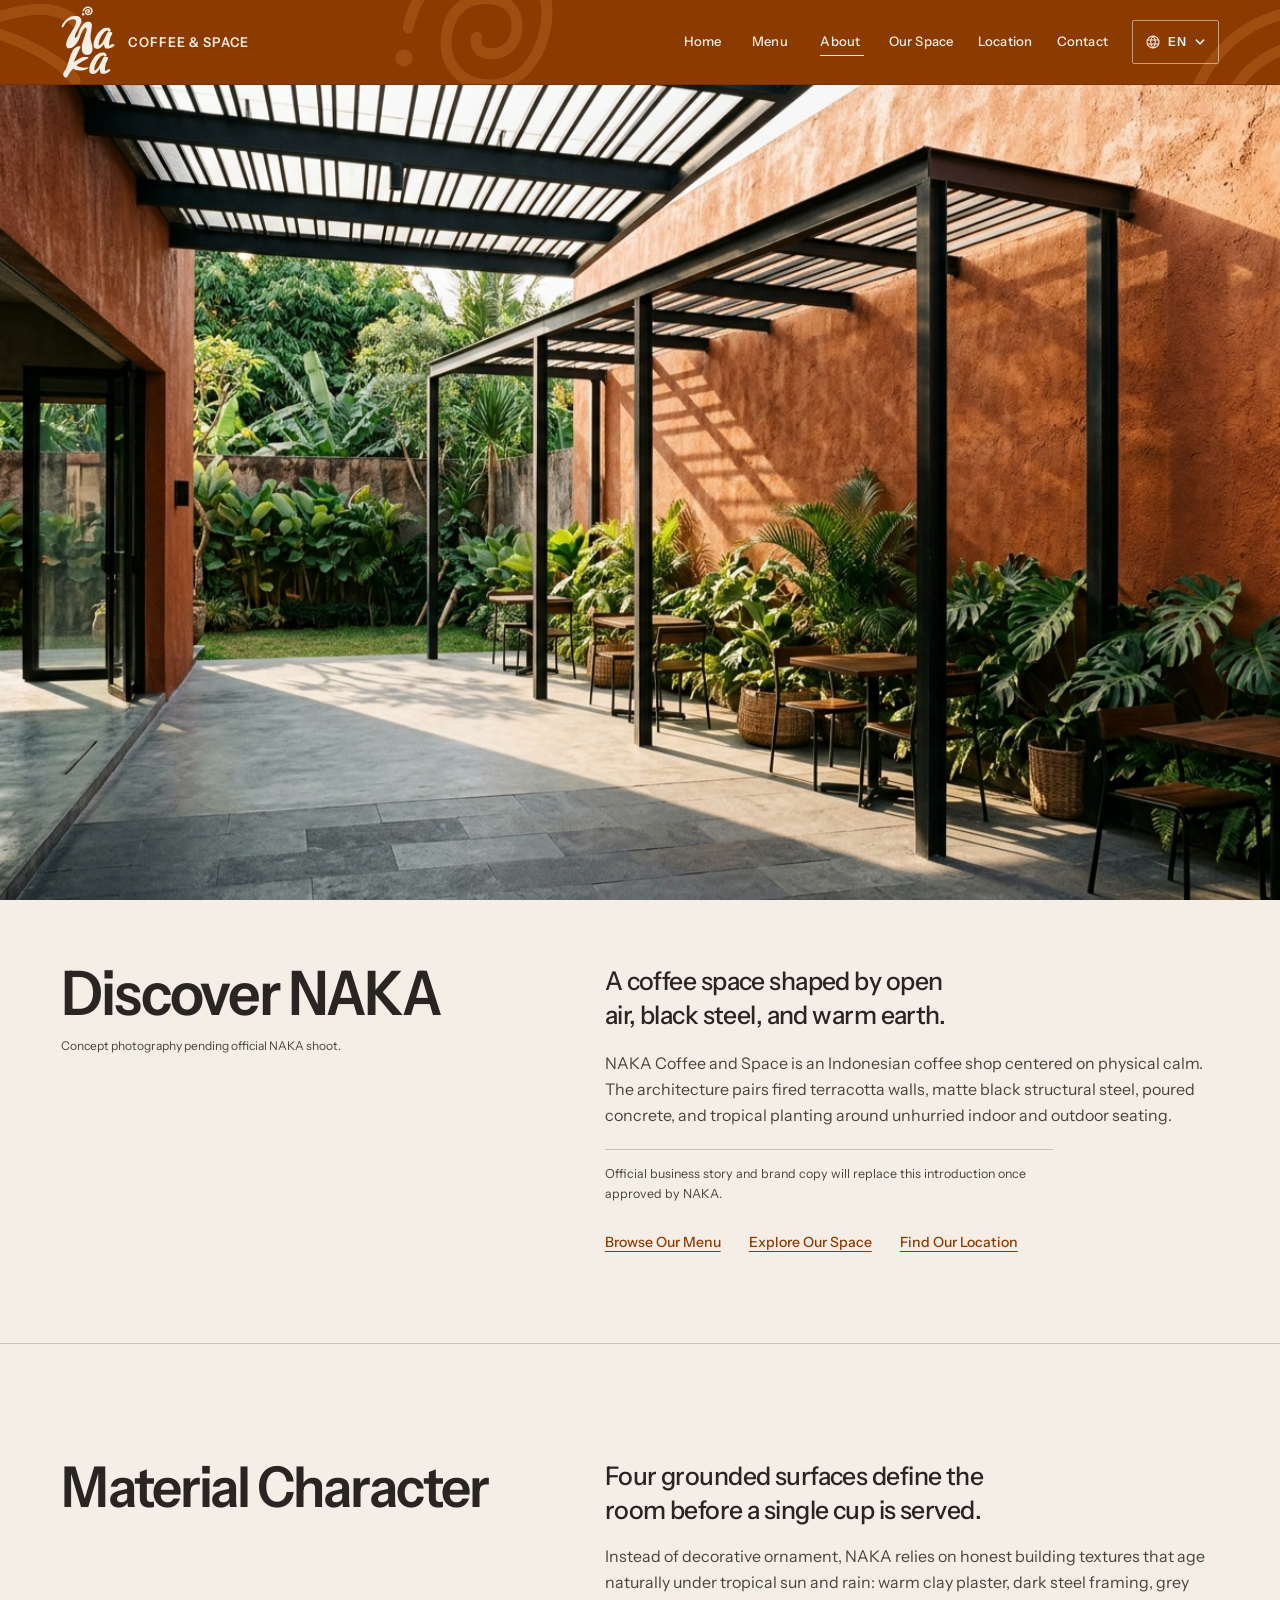
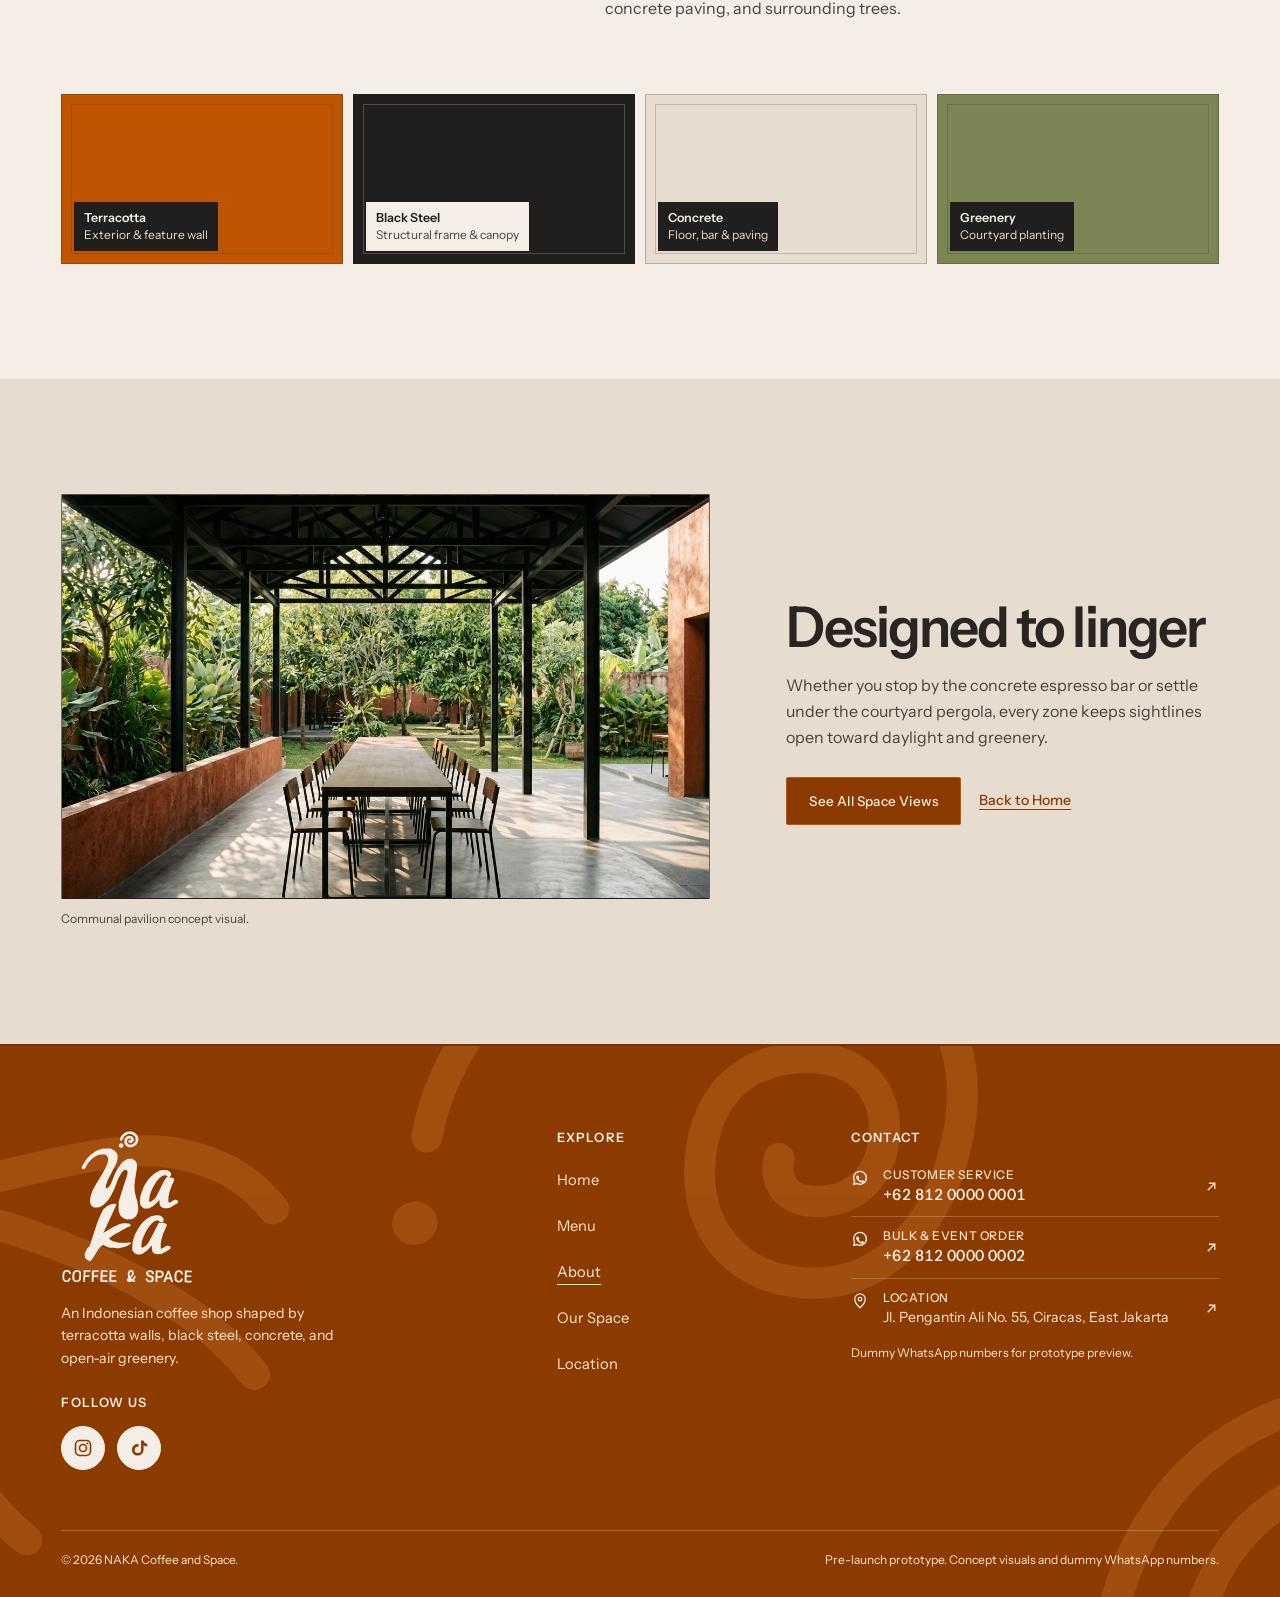
==== commit d12193d8: "Add terracotta motifs, EN/ID switcher dropdown, and stacked SVG logo" ====
--- a/about.html
+++ b/about.html
@@ -7,17 +7,21 @@
   <meta name="theme-color" content="#8C3B00">
   <title>About · NAKA Coffee and Space</title>
   <link rel="icon" type="image/svg+xml" href="assets/images/favicon.svg">
-  <script>document.documentElement.classList.add('has-js');</script>
+  <script>
+    document.documentElement.classList.add('has-js');
+    try { if ((new URLSearchParams(location.search).get('lang') || localStorage.getItem('naka-lang') || '').toLowerCase() === 'id') { document.documentElement.lang = 'id'; document.documentElement.dataset.lang = 'id'; } } catch (e) {}
+  </script>
   <link rel="preload" href="assets/fonts/instrument-sans-latin.woff2" as="font" type="font/woff2" crossorigin>
   <link rel="stylesheet" href="assets/css/styles.css">
   <noscript>
     <style>
       .site-header { position: static; background: var(--color-brand-ink); color: var(--color-cream); }
-      .menu-toggle { display: none; }
+      .menu-toggle, .lang-dropdown, .lang-switch { display: none; }
       .about-stage { padding-top: 0; }
       .about-photo { height: clamp(320px, 58svh, 540px); }
       @media (max-width: 960px) {
         .header-inner { flex-wrap: wrap; padding-block: 16px; }
+        .header-actions { width: 100%; }
         .primary-nav { display: flex; flex-wrap: wrap; width: 100%; gap: 8px 20px; margin-top: 12px; }
         .primary-nav a { font-size: 0.82rem; }
       }
@@ -25,70 +29,116 @@
   </noscript>
 </head>
 <body data-page="about">
-  <a class="skip-link" href="#main">Skip to content</a>
+  <svg xmlns="http://www.w3.org/2000/svg" width="0" height="0" style="position:absolute;width:0;height:0;overflow:hidden" aria-hidden="true" focusable="false">
+    <symbol id="naka-emblem-stacked" viewBox="0 0 150.1 200">
+      <path fill-rule="evenodd" d="M88 14.1C87.8 15.4 87.2 17.9 86.5 19.4C85.7 20.8 84.4 22.3 83.3 23.2C82.1 24.1 80.7 24.9 79.2 25.2C77.6 25.6 75.3 25.7 73.9 25.5C72.4 25.4 71.2 24.7 70.3 24.1C69.3 23.5 68.5 22.5 67.9 21.7C67.4 20.9 66.9 20.4 66.8 19C66.6 17.7 66.8 14.7 67.1 13.4C67.4 12.1 67.8 11.8 68.5 11.1C69.3 10.3 70.7 9.2 71.8 8.7C72.9 8.3 74.3 8 75.3 8.1C76.4 8.2 77.5 8.6 78.3 9.3C79.2 10 80.3 11.6 80.7 12.6C81.1 13.6 80.8 14.9 80.7 15.6C80.6 16.3 80.7 16.2 80.1 16.8C79.5 17.4 78.2 18.9 77.1 19.2C76.1 19.4 74.2 18.8 73.5 18.6C72.8 18.3 72.7 17.8 72.6 17.3C72.4 16.9 72.4 16.4 72.6 16C72.7 15.7 72.9 15.2 73.5 15.1C74.1 15 75.7 15.2 76.3 15.1C76.8 14.9 77 14.2 76.9 14.1C76.9 14 75.9 12.5 75.4 12.2C74.9 11.9 74.3 11.9 73.6 12.2C72.9 12.5 71.6 13.1 71.1 14C70.6 14.9 70.4 16.6 70.5 17.6C70.6 18.5 71.2 19.4 71.7 20C72.2 20.6 73.1 21.2 73.8 21.5C74.5 21.8 75.1 21.8 75.9 21.8C76.7 21.7 77.8 21.8 78.9 21.2C79.9 20.6 81.9 18.8 82.7 18C83.5 17.1 83.5 16.5 83.6 15.6C83.7 14.6 83.8 13.1 83.6 12C83.4 10.9 83.1 9.7 82.1 8.8C81.1 7.8 78.8 6.3 77.4 5.8C76.1 5.3 74.9 5.5 73.8 5.5C72.8 5.6 72.2 5.5 70.9 6.1C69.6 6.8 67.2 8.1 65.9 9.6C64.7 11.1 63.7 14.4 62.9 15.4C62.1 16.3 61.5 15.8 61.1 15.7C60.6 15.6 60.2 15.3 60.1 14.8C60 14.2 60 13.2 60.4 12C60.8 10.9 61.6 9 62.7 7.6C63.8 6.2 66 4.4 67.4 3.5C68.8 2.6 70 2.3 71.5 2C73 1.8 75.2 1.6 76.8 1.7C78.4 1.9 80 2.4 81.5 3.2C83 4 84.9 5.7 85.9 7C86.9 8.3 87.3 10 87.7 11.1C88 12.3 88.1 12.7 88 14.1Z M65.3 22.6C65.5 23.3 65.4 23.7 65 24.3C64.6 24.9 63.7 26.1 62.9 26.4C62.1 26.7 60.6 26.5 59.9 26.1C59.1 25.7 58.5 24.8 58.3 24.1C58.2 23.3 58.3 22.2 58.6 21.5C59 20.9 59.9 19.9 60.8 19.7C61.6 19.6 63.1 19.9 63.8 20.3C64.5 20.8 65.1 22 65.3 22.6Z M83.4 131.5C82.2 132.9 80.4 134 79.2 134.7C78 135.3 77.3 135.4 76 135.6C74.6 135.7 72.2 135.7 70.7 135.6C69.1 135.4 67.5 134.9 66.3 134.4C65 133.8 63.6 132.7 62.7 132C61.9 131.3 61.7 131.5 61 130C60.2 128.5 58.5 125.6 58.1 122.7C57.6 119.7 57.9 114.3 58.1 111.6C58.2 108.8 56.9 112.5 58.9 105.5C61 98.5 68.9 74.7 70.8 67.8C72.8 61 71.2 63.9 71.1 62.8C71.1 61.7 70.8 61.4 70.5 61C70.2 60.6 69.8 60.2 69.3 60.1C68.8 59.9 68 59.9 67.4 60.1C66.9 60.3 66.6 60.3 65.6 61.3C64.7 62.2 63 63.7 61.6 65.9C60.1 68.2 58.1 72 56.6 75.2C55.2 78.5 54.2 82.3 52.5 86.1C50.9 90 48.4 95.7 46.4 99.2C44.5 102.7 42.2 105.7 40.3 107.9C38.4 110.2 36.5 112 34.5 113.5C32.5 114.9 30 116.4 27.8 117C25.6 117.6 22.2 117.4 20.7 117.3C19.2 117.2 19.3 116.8 18.6 116.4C17.9 115.9 16.9 115.4 16.3 114.3C15.6 113.2 14.8 111.2 14.5 109.6C14.2 108 14.1 106.6 14.5 104.3C14.9 102 15.9 98.1 16.8 95.3C17.8 92.5 17.6 92.4 20.6 86.9C23.7 81.3 32.8 66.3 36 60.6C39.2 54.9 39.7 53.4 40.6 51C41.6 48.7 41.6 47.5 41.8 46C42 44.6 42.3 43.2 41.8 41.9C41.3 40.5 39.5 38.3 38.6 37.5C37.6 36.6 37.5 36.6 35.9 36.6C34.2 36.5 30.6 36.6 28.3 37.2C25.9 37.8 22.9 39.5 21.3 40.4C19.6 41.2 19 41.9 18 42.7C17.1 43.5 16.3 44 15.1 45.3C13.9 46.7 11.8 49.1 10.5 51.1C9.1 53.2 7.6 56.8 6.6 58C5.7 59.3 5.4 58.8 4.8 58.9C4.2 59 3.4 59.1 2.9 58.6C2.5 58.1 1 57.8 1.8 55.8C2.5 53.8 5.9 48.4 7.6 45.9C9.3 43.4 11.4 41 12.2 40.1C13.1 39.1 12.5 40.5 13 40C13.5 39.6 14.5 38 15.4 37.2C16.4 36.3 17.3 35.8 18.8 34.8C20.3 33.8 23.1 31.8 25 30.8C26.9 29.8 28.7 29.3 30.6 28.7C32.5 28.2 34.9 27.8 37 27.6C39.1 27.4 42.1 27.4 43.7 27.6C45.3 27.7 46 27.9 47.2 28.5C48.5 29 50.2 30 51.3 30.8C52.5 31.6 53.6 32.8 54.3 33.7C55 34.6 55.4 35.6 55.7 36.4C56 37.1 56.3 37 56.3 38.4C56.4 39.9 56.5 43 56 45.2C55.6 47.4 55.4 47.9 53.4 52.2C51.4 56.4 45.5 67.2 43.3 71.8C41 76.3 40.3 78.6 39.5 80.8C38.7 82.9 38.5 84.1 38.3 85.2C38.2 86.3 38.5 87.1 38.6 87.6C38.8 88.1 38.8 88.3 39.3 88.2C39.8 88.2 41 88 41.8 87.3C42.5 86.7 43.3 85.5 44.1 84.4C44.8 83.3 44.8 83.9 46.4 80.3C48.1 76.7 52.1 66.3 54.3 61.9C56.5 57.5 58.7 54.8 60.4 52.6C62.1 50.3 63.4 49.1 64.8 47.9C66.1 46.7 67.5 45.7 68.9 45C70.2 44.3 71.2 43.7 73 43.5C74.7 43.4 78 43.3 79.7 43.8C81.5 44.4 82.9 45.8 83.9 47.1C84.8 48.3 85.3 49.7 85.6 51.5C85.9 53.3 86.1 53.8 85.6 58.2C85.1 62.6 83 74.3 82.4 79.1C81.9 83.9 82 85.2 82.1 88.1C82.3 91.1 82.6 94.1 83.3 97.4C84 100.8 85.8 105.7 86.5 108.9C87.2 112.2 87.6 115.3 87.7 118C87.7 120.7 87.5 123.7 86.8 125.9C86.1 128 84.6 130.1 83.4 131.5Z M135.3 62.6C136.3 63.3 137.2 64.4 137.6 65.4C138 66.5 137.9 68.4 137.6 69.3C137.2 70.2 135.7 70.5 135.3 70.9C134.9 71.2 135.1 71.6 135.3 71.6C135.5 71.7 138.6 71.8 139.5 72C140.4 72.2 140.6 72.5 141 72.9C141.5 73.2 142 73.5 142.2 74.1C142.4 74.7 142.9 74.9 142.2 76.8C141.6 78.6 139.3 82.9 138.2 85.7C137.1 88.5 136 91.8 135.3 94.4C134.6 97 134 99.7 133.8 102C133.6 104.3 133.7 107.5 133.8 108.8C133.9 110 134.1 109.6 134.5 109.7C134.8 109.9 134.9 110.3 136 109.7C137.2 109.2 140.1 106.9 141.7 106.3C143.3 105.7 144.9 105.8 145.9 106C146.9 106.1 147.6 106.6 148 107.2C148.4 107.8 148.7 108.9 148.3 109.7C147.9 110.5 147.2 111.1 145.4 112.3C143.6 113.5 139.4 116 137.2 117C135 117.9 133.3 118.2 131.7 118.4C130 118.7 128.3 118.6 127 118.4C125.7 118.2 124.3 117.8 123.4 117.2C122.5 116.7 121.8 115.6 121.4 114.9C120.9 114.2 120.7 114.2 120.5 112.8C120.2 111.5 119.9 106.6 119.9 106.3C119.8 106.1 120.6 105.1 119.4 106.2C118.2 107.4 114.5 111.9 112.3 113.8C110.1 115.7 107.2 117.3 105.6 118.1C104 119 103.5 118.9 102.3 119C101.2 119.2 99.6 119.1 98.5 119C97.5 118.9 96.7 118.8 95.9 118.4C95 118.1 94.1 117.2 93.5 116.7C92.9 116.2 92.5 116 92 115.2C91.6 114.3 90.8 113.6 90.6 111.4C90.4 109.1 90.1 104.9 90.9 101.1C91.7 97.3 94.2 91 95.5 87.7C96.9 84.4 98 82.7 99.3 80.5C100.6 78.3 101.6 76.4 103.7 74.1C105.7 71.7 109.7 67.8 112.1 65.9C114.5 64 117.1 63 118.8 62.1C120.5 61.3 120.9 60.9 122.9 60.7C124.9 60.4 129.4 60.4 131.4 60.7C133.3 61 134.3 61.8 135.3 62.6Z M105.5 108.9C105.8 109 105.8 109.2 106.5 108.8C107.1 108.5 108 108.1 109.4 106.8C110.8 105.5 112.1 105.9 115.2 100.7C118.3 95.4 126 78.8 128.9 74.1C131.8 69.4 133.4 71.5 133.5 71.3C133.6 71.2 131.9 70 131.2 69.5C130.5 69 129.6 68.4 129.1 68.2C128.6 68 128.8 67.9 127.8 68.2C126.9 68.5 124.7 69.2 123.1 70.3C121.6 71.3 119.8 73.1 118.2 74.9C116.5 76.8 114.6 79.3 112.9 81.9C111.3 84.6 109.2 88.7 108 91.5C106.8 94.3 105.9 97 105.4 99.7C104.8 102.3 104.5 106.4 104.5 107.9C104.5 109.3 105.2 108.7 105.5 108.9Z M54.3 113.6C51.2 120.3 36.1 153.3 35.4 154.9C34.7 156.6 34.3 156.2 36.5 155C38.7 153.8 45.4 149.5 49.1 147.5C52.9 145.5 57.3 143.5 59.9 142.5C62.4 141.6 63 141.5 65.1 141.4C67.3 141.3 71.6 141.6 73.4 142C75.1 142.3 75.6 143.3 76 143.8C76.5 144.3 76.2 144.7 76 145.1C75.9 145.4 76.7 145.2 75.1 146C73.6 146.8 70 148.2 66.5 150.1C63.1 152 56.9 155.6 53.5 157.6C50 159.7 46.6 161.9 45 163.2C43.5 164.4 43.4 165.1 43.5 165.3C43.7 165.5 46.7 167.5 48.5 168.3C50.4 169.2 53.1 169.9 55.2 170.4C57.4 170.9 58.7 171.2 62 171.3C65.2 171.3 73 170.7 75.3 170.7C77.7 170.7 76.4 171.1 76.6 171.3C76.8 171.5 77.1 171.6 76.6 172.1C76.1 172.6 74.9 173.6 73.4 174.4C71.9 175.3 69.8 176.6 67.3 177.3C64.7 178.1 60.8 179.2 57.3 179.4C53.9 179.6 48.1 179 45.7 178.8C43.2 178.6 43.5 178.6 41.9 177.9C40.2 177.3 36.6 175.3 35.3 174.8C34 174.3 34.6 174.3 33.7 174.8C32.9 175.2 31.2 176.4 29.9 177.7C28.7 179 28.1 179.6 25.9 182.9C23.6 186.2 18.3 195.9 15.9 198.2C13.6 200.6 12.2 197.9 11.1 197.7C10.1 197.4 9.9 196.8 9.4 196.5C8.9 196.2 8.6 196.2 8.2 195.6C7.7 195 6.9 194.3 6.7 192.9C6.4 191.6 6.2 189 6.7 187C7.1 185.1 8.3 182.9 9.6 180.6C10.9 178.4 12.2 179.5 14.8 172.9C17.4 166.4 22.9 147.7 25.8 139.7C28.8 131.7 31.6 126.3 33.1 123.1C34.6 120 33.7 121.3 35.2 119.9C36.6 118.5 39.7 115.6 41.9 114.4C44.1 113.1 47.1 112.4 48.9 112C50.7 111.7 52.4 111.9 53.3 112.1C54.2 112.2 54.5 112.9 54.5 113C54.6 113 57.3 106.9 54.3 113.6Z M124.9 132.6C125.6 133.5 126 134.3 126.3 135.1C126.5 135.9 126.5 137.1 126.3 137.8C126.1 138.5 125.9 139.3 125.1 139.6C124.2 139.9 122.2 140 121.1 139.6C120 139.2 119.5 137.6 118.3 137.3C117.1 137 115 137.3 113.6 137.9C112.1 138.5 111.1 139.2 109.5 140.8C107.8 142.4 104.9 145.9 103.4 147.8C101.9 149.7 101.5 150.1 100.2 152.8C98.8 155.4 96.1 161 94.9 164.1C93.8 167.1 93.3 169.8 92.9 171.9C92.5 174.1 92.5 176.5 92.6 177.6C92.7 178.6 93.1 178.4 93.6 178.5C94 178.6 93.8 179.5 95.5 178.2C97.1 176.9 100 176 103.6 170.3C107.2 164.7 115.2 147.5 117.9 142.9C120.6 138.2 119.5 141.4 120.6 141.1C121.6 140.7 123.5 140.7 124.7 140.8C125.9 140.8 127.4 141.1 128.2 141.4C129 141.6 129.3 141.9 129.7 142.3C130.1 142.6 130.7 142.9 130.9 143.5C131.1 144 131.7 143.3 130.9 145.6C130.1 147.9 126.9 154.5 125.7 157.7C124.5 160.9 123.9 163.3 123.4 165.6C122.8 167.8 122.4 169.8 122.2 172C122 174.1 122.1 177.7 122.2 179C122.4 180.3 122.8 179.9 123.2 180C123.6 180.1 123.6 180.3 124.7 179.7C125.9 179.1 128.8 176.8 130.4 176.2C132 175.6 133.6 175.8 134.6 175.9C135.6 176.1 136.4 176.5 136.7 177.1C137 177.8 137.7 178.7 136.7 179.9C135.7 181.1 132.2 183.4 130.3 184.6C128.3 185.8 126 186.9 124.5 187.5C123 188.1 122.5 188.2 120.9 188.4C119.4 188.5 116.2 188.6 114.8 188.4C113.3 188.2 112.6 187.7 111.8 187.2C111 186.7 110.5 185.9 110 185.1C109.6 184.4 109.1 183.9 108.9 182.5C108.6 181 108.3 176.3 108.3 176C108.2 175.7 108.7 174.7 107.5 175.9C106.3 177.1 102.7 181.6 100.7 183.4C98.7 185.3 96.3 186.7 94.9 187.5C93.4 188.3 92.8 188.4 91.6 188.7C90.5 188.9 89 189.1 87.8 189C86.6 188.9 84.9 188.5 84 188.1C83 187.7 82.7 187.3 82 186.6C81.2 185.9 80.1 184.7 79.5 183.7C79 182.6 78.7 182.4 78.7 180.2C78.6 178 78.8 172.8 79.2 169.9C79.7 167 80.8 164.3 81.6 162C82.4 159.8 82.7 158.8 84.2 155.9C85.7 153.1 89.4 147 91.2 144.3C93 141.6 94.2 140.5 95.5 139.1C96.9 137.7 97.7 136.9 99.6 135.6C101.6 134.3 105.5 131.9 107.8 130.9C110 129.9 111.8 129.7 113.6 129.5C115.5 129.2 117.9 129.4 119.2 129.5C120.4 129.6 120.6 129.5 121.6 130.1C122.5 130.6 124.1 131.8 124.9 132.6Z"/>
+    </symbol>
+    <symbol id="naka-logo-stacked" viewBox="0 0 260 302.3">
+      <path class="naka-logo__emblem" fill-rule="evenodd" d="M151.9 18.9C151.6 20.6 151 23.8 150 25.7C149 27.6 147.4 29.4 145.8 30.6C144.3 31.9 142.5 32.8 140.5 33.3C138.6 33.8 135.5 33.9 133.7 33.7C131.9 33.4 130.3 32.6 129.1 31.8C127.9 31 126.8 29.8 126.1 28.7C125.4 27.7 124.8 27 124.6 25.3C124.4 23.6 124.6 19.7 125 18C125.3 16.4 125.9 16 126.9 15C127.8 14.1 129.6 12.6 131 12C132.4 11.4 134.3 11.1 135.6 11.2C137 11.3 138.4 11.8 139.5 12.8C140.6 13.7 142 15.7 142.5 17C143 18.2 142.7 20 142.5 20.8C142.4 21.7 142.5 21.7 141.7 22.4C141 23.1 139.3 25.1 137.9 25.4C136.6 25.8 134.2 25 133.2 24.7C132.3 24.3 132.3 23.6 132.1 23.1C131.9 22.6 131.9 21.8 132.1 21.4C132.3 20.9 132.5 20.4 133.3 20.2C134.1 20 136.1 20.4 136.8 20.2C137.5 20 137.7 19.1 137.7 18.9C137.6 18.8 136.4 16.9 135.7 16.5C135 16.1 134.2 16.1 133.3 16.5C132.5 16.8 130.8 17.7 130.2 18.8C129.6 19.9 129.3 22.2 129.4 23.4C129.6 24.6 130.3 25.7 131 26.5C131.6 27.3 132.8 28 133.6 28.4C134.5 28.8 135.3 28.9 136.4 28.8C137.4 28.7 138.8 28.8 140.2 28.1C141.6 27.3 144.1 25 145.1 23.9C146.1 22.7 146.1 22.1 146.3 20.8C146.5 19.6 146.6 17.6 146.3 16.2C146 14.8 145.6 13.3 144.4 12C143.1 10.8 140 8.9 138.3 8.2C136.6 7.6 135 7.8 133.7 7.9C132.3 7.9 131.5 7.8 129.9 8.6C128.3 9.5 125.2 11.2 123.5 13.1C121.9 15 120.6 19.3 119.6 20.6C118.6 21.8 117.8 21.1 117.2 20.9C116.6 20.8 116.1 20.5 116 19.8C115.9 19 115.8 17.7 116.3 16.3C116.9 14.8 117.9 12.3 119.4 10.5C120.8 8.8 123.6 6.4 125.4 5.3C127.2 4.1 128.7 3.7 130.7 3.4C132.6 3 135.4 2.8 137.5 3C139.6 3.2 141.7 3.8 143.6 4.9C145.4 6 148 8.2 149.2 9.8C150.5 11.4 151.1 13.6 151.5 15.1C151.9 16.5 152.1 17.2 151.9 18.9Z M122.7 29.9C122.9 30.7 122.8 31.3 122.3 32.1C121.8 32.9 120.6 34.4 119.6 34.8C118.5 35.2 116.6 34.9 115.7 34.4C114.7 33.9 114 32.7 113.7 31.8C113.5 30.8 113.6 29.4 114.1 28.5C114.6 27.6 115.8 26.4 116.8 26.2C117.9 25.9 119.8 26.4 120.8 27C121.7 27.6 122.5 29.1 122.7 29.9Z M146 170.2C144.4 172 142.1 173.5 140.6 174.3C139 175.1 138.2 175.3 136.4 175.4C134.7 175.6 131.6 175.7 129.6 175.5C127.6 175.2 125.5 174.7 123.9 173.9C122.3 173.2 120.5 171.8 119.4 170.9C118.3 170 118.1 170.2 117.1 168.3C116.2 166.4 114 162.7 113.4 158.9C112.8 155.1 113.2 148.1 113.4 144.6C113.5 141 111.8 145.7 114.5 136.7C117.1 127.6 127.3 97 129.8 88.2C132.3 79.4 130.2 83.1 130.2 81.7C130.1 80.3 129.8 79.9 129.4 79.4C129 78.8 128.5 78.4 127.8 78.2C127.2 78 126.2 77.9 125.4 78.2C124.7 78.4 124.3 78.5 123.1 79.7C121.9 80.9 119.7 82.8 117.9 85.7C116 88.6 113.4 93.6 111.5 97.7C109.6 101.9 108.3 106.8 106.2 111.8C104.1 116.7 100.9 124.1 98.4 128.6C95.9 133.1 93 136.9 90.5 139.9C88 142.8 85.6 145.1 83 147C80.4 148.9 77.2 150.7 74.3 151.5C71.5 152.3 67.1 152 65.2 151.9C63.3 151.8 63.4 151.3 62.5 150.7C61.6 150.1 60.4 149.5 59.5 148.1C58.7 146.7 57.6 144.1 57.2 142C56.9 140 56.8 138.2 57.2 135.2C57.7 132.3 59 127.1 60.2 123.5C61.5 119.9 61.2 119.8 65.1 112.7C69.1 105.5 80.8 86.2 84.9 78.8C89 71.5 89.7 69.5 90.9 66.5C92.1 63.5 92.2 62 92.4 60.1C92.6 58.2 93.1 56.5 92.4 54.7C91.7 52.9 89.4 50.1 88.2 49C87 48 86.9 47.9 84.8 47.9C82.6 47.8 78 47.9 74.9 48.6C71.9 49.4 68 51.6 65.9 52.8C63.8 53.9 63.1 54.8 61.8 55.8C60.5 56.8 59.6 57.4 58 59.2C56.5 60.9 53.8 64 52 66.6C50.3 69.3 48.3 73.9 47.1 75.5C45.9 77.1 45.5 76.6 44.8 76.7C44 76.8 43 76.9 42.3 76.3C41.7 75.6 39.8 75.3 40.8 72.7C41.7 70 46.1 63.2 48.3 59.9C50.5 56.7 53.2 53.6 54.3 52.4C55.4 51.2 54.7 52.9 55.3 52.3C56 51.7 57.2 49.7 58.4 48.7C59.6 47.6 60.8 46.9 62.8 45.6C64.7 44.3 68.4 41.7 70.8 40.4C73.2 39.2 75.5 38.5 77.9 37.8C80.4 37.1 83.5 36.5 86.2 36.3C88.9 36 92.7 36.1 94.9 36.3C97 36.5 97.9 36.8 99.4 37.4C101 38.1 103.2 39.4 104.7 40.4C106.1 41.5 107.5 43.1 108.5 44.2C109.4 45.3 109.9 46.6 110.3 47.6C110.8 48.6 111 48.5 111.1 50.3C111.2 52.1 111.3 56.2 110.7 59C110.1 61.8 110 62.5 107.3 68C104.7 73.5 97.2 87.3 94.3 93.2C91.4 99.1 90.4 102.1 89.4 104.8C88.4 107.6 88.1 109.1 87.9 110.5C87.7 111.9 88.1 113 88.3 113.6C88.5 114.2 88.5 114.5 89.2 114.5C89.8 114.4 91.4 114.1 92.3 113.3C93.3 112.5 94.4 111 95.4 109.6C96.3 108.1 96.3 108.9 98.4 104.3C100.5 99.6 105.6 86.2 108.5 80.5C111.4 74.8 114.2 71.4 116.4 68.5C118.5 65.6 120.3 64.1 122 62.5C123.8 60.9 125.6 59.7 127.3 58.8C129 57.8 130.4 57.1 132.6 56.9C134.8 56.6 139 56.5 141.3 57.2C143.5 58 145.4 59.8 146.6 61.4C147.8 63 148.5 64.8 148.9 67.1C149.3 69.4 149.5 70.1 148.9 75.8C148.2 81.5 145.5 96.5 144.8 102.7C144.1 108.8 144.2 110.5 144.4 114.3C144.6 118.1 145 122 145.9 126.3C146.8 130.6 149.1 136.9 150 141.2C150.9 145.4 151.5 149.4 151.5 152.8C151.6 156.3 151.3 160.2 150.4 163C149.5 165.8 147.6 168.4 146 170.2Z M212.9 81.4C214.1 82.4 215.4 83.7 215.9 85.1C216.3 86.5 216.3 89 215.8 90.1C215.4 91.2 213.4 91.6 212.9 92.1C212.4 92.6 212.7 93 212.9 93.1C213.1 93.1 217.2 93.3 218.4 93.5C219.5 93.8 219.7 94.2 220.3 94.7C220.8 95.1 221.6 95.5 221.8 96.3C222.1 97.1 222.7 97.3 221.8 99.7C221 102.1 218.1 107.6 216.6 111.2C215.2 114.8 213.8 119.1 212.9 122.5C212 125.8 211.3 129.3 211 132.2C210.7 135.2 210.9 139.3 211 140.9C211.1 142.5 211.4 141.9 211.8 142.1C212.3 142.3 212.4 142.9 213.9 142.2C215.4 141.4 219.2 138.5 221.2 137.7C223.2 136.9 225.2 137.1 226.5 137.3C227.8 137.5 228.8 138.1 229.3 138.8C229.8 139.6 230.2 141 229.7 142.1C229.1 143.2 228.2 144 225.9 145.5C223.6 147 218.2 150.2 215.4 151.5C212.6 152.8 210.4 153.1 208.3 153.4C206.1 153.7 203.9 153.6 202.2 153.4C200.5 153.1 198.7 152.6 197.6 151.8C196.4 151.1 195.5 149.7 194.9 148.8C194.3 147.9 194.1 147.9 193.8 146.2C193.5 144.4 193.1 138.1 193 137.8C193 137.5 194 136.1 192.5 137.7C190.9 139.2 186.1 144.9 183.3 147.4C180.4 149.8 176.7 151.9 174.6 153C172.6 154.1 171.9 153.9 170.4 154.1C169 154.3 166.9 154.3 165.5 154.1C164.2 154 163.1 153.8 162.1 153.4C161 152.9 159.8 151.8 159 151.2C158.2 150.5 157.7 150.3 157.1 149.2C156.5 148.1 155.5 147.2 155.3 144.3C155 141.4 154.6 135.9 155.6 131.1C156.7 126.2 159.9 118.1 161.6 113.8C163.4 109.6 164.8 107.3 166.5 104.5C168.2 101.6 169.5 99.2 172.1 96.2C174.8 93.2 179.9 88.2 183 85.7C186.1 83.2 189.4 81.9 191.6 80.8C193.9 79.7 194.3 79.2 196.9 78.9C199.5 78.6 205.3 78.5 207.8 78.9C210.4 79.3 211.6 80.4 212.9 81.4Z M174.5 141C174.9 141.2 174.9 141.4 175.7 141C176.5 140.6 177.7 140.1 179.5 138.4C181.3 136.7 183 137.3 187 130.5C191 123.8 200.9 102.3 204.7 96.2C208.4 90.2 210.5 92.9 210.6 92.7C210.7 92.5 208.5 91 207.6 90.3C206.7 89.7 205.6 88.9 204.9 88.7C204.2 88.4 204.5 88.2 203.3 88.7C202.1 89.1 199.2 89.9 197.2 91.3C195.2 92.7 192.9 94.9 190.8 97.3C188.7 99.7 186.2 102.9 184.1 106.3C182 109.7 179.3 115 177.7 118.7C176.2 122.3 175.1 125.8 174.3 129.2C173.6 132.6 173.2 137.9 173.2 139.8C173.2 141.6 174.1 140.8 174.5 141Z M108.5 147.2C104.5 155.8 85.1 198.3 84.2 200.4C83.3 202.6 82.8 202 85.6 200.5C88.4 199 97 193.4 101.8 190.8C106.7 188.2 112.4 185.7 115.7 184.4C119 183.2 119.7 183.1 122.5 182.9C125.3 182.8 130.8 183.2 133.1 183.7C135.3 184.2 136 185.4 136.5 186C137.1 186.7 136.7 187.3 136.5 187.7C136.3 188.2 137.3 187.9 135.4 188.9C133.4 189.9 128.8 191.8 124.3 194.2C119.8 196.6 111.9 201.2 107.4 203.9C103 206.6 98.6 209.4 96.6 211C94.5 212.6 94.5 213.6 94.6 213.8C94.8 214.1 98.7 216.7 101.1 217.7C103.5 218.8 107 219.7 109.7 220.3C112.5 220.9 114.2 221.4 118.4 221.5C122.5 221.5 132.6 220.7 135.6 220.7C138.7 220.7 137 221.2 137.3 221.5C137.5 221.8 137.9 221.9 137.3 222.5C136.6 223.1 135 224.5 133.1 225.6C131.2 226.7 128.5 228.3 125.2 229.3C121.9 230.3 116.9 231.6 112.4 231.9C108 232.2 100.6 231.5 97.4 231.2C94.2 230.9 94.6 230.9 92.5 230.1C90.4 229.2 85.8 226.6 84.1 226C82.4 225.3 83.1 225.4 82 226C80.9 226.6 78.7 228.1 77.1 229.8C75.5 231.4 74.8 232.3 71.9 236.5C69 240.7 62.1 253.2 59 256.2C56 259.3 54.2 255.9 52.9 255.5C51.5 255.2 51.3 254.4 50.7 254C50.1 253.6 49.6 253.6 49 252.8C48.5 252.1 47.4 251.2 47.1 249.4C46.8 247.6 46.5 244.3 47.1 241.8C47.7 239.3 49.2 236.4 50.9 233.5C52.6 230.6 54.2 232.1 57.6 223.6C60.9 215.2 68.1 191 71.8 180.8C75.6 170.5 79.3 163.5 81.2 159.5C83.1 155.4 82 157.1 83.8 155.3C85.6 153.5 89.7 149.8 92.5 148.2C95.3 146.5 99.2 145.6 101.5 145.2C103.9 144.7 106.1 145 107.2 145.2C108.4 145.3 108.8 146.3 108.8 146.3C108.9 146.4 112.4 138.5 108.5 147.2Z M199.5 171.7C200.5 172.7 201 173.8 201.3 174.9C201.6 175.9 201.5 177.4 201.3 178.3C201 179.2 200.8 180.3 199.7 180.7C198.6 181 196 181.1 194.6 180.7C193.2 180.2 192.6 178.1 191 177.7C189.5 177.4 186.7 177.7 184.9 178.5C183.1 179.2 181.7 180.2 179.6 182.2C177.5 184.3 173.7 188.8 171.7 191.2C169.8 193.7 169.4 194.3 167.6 197.6C165.9 201 162.4 208.2 160.9 212.2C159.4 216.2 158.7 219.6 158.3 222.3C157.8 225.1 157.7 228.2 157.9 229.6C158 230.9 158.5 230.7 159.1 230.8C159.7 230.9 159.5 232.1 161.6 230.4C163.6 228.7 167.4 227.6 172.1 220.3C176.7 213 187 190.9 190.5 184.9C193.9 178.8 192.5 183 193.9 182.6C195.3 182.1 197.7 182.1 199.2 182.2C200.8 182.2 202.7 182.6 203.8 182.9C204.8 183.2 205.1 183.7 205.7 184.1C206.3 184.5 207 185 207.2 185.6C207.5 186.3 208.3 185.5 207.3 188.4C206.2 191.3 202.1 199.9 200.5 204C199 208.1 198.3 211.2 197.5 214.1C196.8 217.1 196.3 219.6 196 222.4C195.8 225.2 195.8 229.8 196 231.4C196.2 233.1 196.8 232.5 197.3 232.7C197.8 232.8 197.8 233.1 199.3 232.3C200.8 231.5 204.6 228.6 206.6 227.8C208.6 227.1 210.7 227.3 212 227.5C213.3 227.6 214.3 228.2 214.7 229C215.2 229.9 216 231.1 214.7 232.6C213.4 234.2 209 237.1 206.4 238.6C203.9 240.2 200.9 241.6 198.9 242.4C197 243.2 196.4 243.4 194.4 243.5C192.4 243.7 188.3 243.8 186.5 243.5C184.6 243.3 183.6 242.7 182.6 242C181.6 241.3 180.9 240.3 180.3 239.3C179.7 238.4 179.2 237.8 178.8 235.9C178.5 234.1 178.1 227.9 178.1 227.6C178 227.2 178.7 225.9 177.1 227.5C175.5 229 170.9 234.8 168.3 237.1C165.7 239.5 162.6 241.3 160.8 242.4C158.9 243.5 158.1 243.6 156.6 243.9C155.2 244.2 153.3 244.4 151.7 244.3C150.1 244.2 147.9 243.6 146.7 243.1C145.5 242.7 145.1 242.2 144.2 241.3C143.2 240.4 141.7 238.8 141.1 237.5C140.4 236.1 140 235.8 139.9 232.9C139.9 230.1 140.1 223.5 140.7 219.7C141.3 216 142.7 212.5 143.7 209.6C144.7 206.7 145.1 205.4 147 201.7C149 198.1 153.7 190.2 156 186.7C158.4 183.3 159.9 181.8 161.6 180C163.4 178.2 164.4 177.2 166.9 175.5C169.4 173.8 174.5 170.7 177.4 169.5C180.3 168.2 182.6 167.9 185 167.6C187.3 167.3 190.5 167.5 192.1 167.6C193.8 167.7 194 167.7 195.2 168.4C196.4 169 198.5 170.7 199.5 171.7Z"/>
+      <path class="naka-logo__tagline" fill-rule="evenodd" d="M12.3 275C13.2 274.9 12.9 274.7 13.7 275C14.5 275.2 16.3 275.8 17.1 276.5C18 277.2 18.7 278.3 19.1 279.1C19.4 280 19.5 281 19.5 281.6C19.4 282.1 19 282.6 18.6 282.8C18.2 283 17.7 283.5 16.9 282.8C16.1 282.1 14.9 279 13.7 278.3C12.5 277.7 10.4 278.4 9.4 278.7C8.4 279.1 8 279.5 7.5 280.6C7 281.7 6.5 284.1 6.4 285.6C6.2 287.1 6.3 289.1 6.4 290.2C6.4 291.3 6.4 291.7 6.8 292.5C7.1 293.2 7.4 294.3 8.3 294.8C9.2 295.2 11.6 295.4 12.6 295.1C13.7 294.9 14.6 293.7 14.9 293.2C15.3 292.8 14.8 292.6 15 292.2C15.2 291.8 15.8 291 16.2 290.7C16.5 290.4 17 290.2 17.4 290.3C17.9 290.4 18.5 290.7 18.7 291.2C18.9 291.7 19.1 292.4 18.7 293.2C18.3 294.1 17 295.9 16.4 296.6C15.8 297.4 15.7 297.5 14.9 297.8C14.1 298.1 12.4 298.5 11.2 298.5C9.9 298.5 8.4 298.4 7.2 297.8C6 297.2 4.4 295.5 3.8 294.7C3.1 294 3.1 295 3 293.2C2.9 291.3 2.7 285.3 3 283C3.2 280.6 4 279.4 4.5 278.4C5.1 277.4 5.8 277 6.4 276.5C7 276 7.4 275.6 8.4 275.3C9.3 275.1 11.4 275 12.3 275Z M135.6 275C136.7 274.5 138.6 274.8 139.4 275C140.2 275.1 140.2 275.4 140.6 275.7C141 276 141.4 276.2 141.8 276.9C142.1 277.6 142.7 279.5 142.9 280.3C143.1 281.2 143.1 281.4 142.9 282.3C142.7 283.2 142.6 284.6 141.8 285.7C140.9 286.9 138.2 288.7 137.7 289.6C137.2 290.6 138.2 291.3 138.4 291.7C138.7 292.2 139 292.4 139.2 292.5C139.5 292.7 139.4 293.5 140.2 292.5C141.1 291.6 143.6 287.5 144.5 286.6C145.4 285.6 145.5 286.4 145.8 286.6C146.2 286.8 146.6 287.1 146.6 287.8C146.6 288.4 146.4 289.6 145.9 290.6C145.3 291.6 143.6 293.5 143.3 294.2C142.9 294.9 143.3 294.9 143.7 295.1C144.1 295.4 145.5 295.6 145.9 296C146.2 296.3 146.1 297 145.9 297.3C145.7 297.7 145.8 298 144.8 298C143.7 298 140.8 297.3 139.3 297.4C137.8 297.5 136.3 298.4 135.2 298.5C134 298.6 133 298.5 132.1 298.1C131.3 297.8 130.3 296.7 129.8 296.2C129.4 295.7 129.4 295.6 129.4 295C129.4 294.4 129.4 293.2 129.8 292.3C130.2 291.4 131.8 290.4 132.1 289.4C132.3 288.5 131.4 287.9 131.3 286.4C131.2 285 131.1 281.7 131.3 280.3C131.5 278.9 131.8 278.5 132.5 277.7C133.1 276.8 134.5 275.4 135.6 275Z M33.8 275.3C35.1 275.5 35.8 276 36.6 276.5C37.3 277 38.1 277.8 38.5 278.4C38.9 279 39.2 278 39.3 280.3C39.3 282.6 39.3 290.3 38.9 292.8C38.5 295.3 37.9 295 37 295.8C36.2 296.7 34.4 297.7 33.6 298.1C32.8 298.6 33 298.5 32 298.5C31.1 298.5 28.9 298.6 27.6 298.2C26.3 297.7 24.8 296.4 24 295.5C23.1 294.5 22.7 294 22.4 292.4C22.2 290.8 22.3 287.1 22.4 285.2C22.6 283.3 23 281.4 23.2 280.3C23.4 279.3 23.5 279.3 24 278.8C24.4 278.2 25.2 277.4 25.9 276.9C26.6 276.3 27.2 275.6 28.5 275.4C29.8 275.1 32.5 275.2 33.8 275.3Z M57.6 275.9C57.9 276.1 58.1 276.7 58 277.1C57.9 277.5 58.2 278.1 56.8 278.3C55.4 278.5 50.5 278.2 49.1 278.3C47.8 278.5 48.5 278.1 48.3 279.1C48.1 280.2 47.9 284 47.9 285C47.9 286 47.3 285.4 48.4 285.4C49.5 285.5 53.6 285.3 54.9 285.4C56.1 285.6 55.9 285.9 56.1 286.3C56.3 286.6 56.4 287.2 56.1 287.5C55.9 287.9 55.8 288.2 54.5 288.4C53.2 288.6 49.1 288.7 48 288.8C46.8 289 47.6 288 47.5 289.3C47.4 290.7 47.4 295.9 47.1 297.3C46.9 298.8 46.4 298.1 45.9 298.2C45.4 298.2 44.2 299.1 43.9 297.4C43.6 295.8 43.7 289.4 43.8 287.8C43.8 286.2 44 289.4 44.1 287.5C44.3 285.7 44.3 278.1 44.5 276.2C44.7 274.2 44 275.5 45.4 275.3C46.8 275.2 52 275.3 53.4 275.3C54.7 275.4 53.2 275.7 53.6 275.7C54.1 275.7 55.7 275.3 56.3 275.3C57 275.4 57.3 275.6 57.6 275.9Z M74.4 276.2C74.7 276.6 74.6 277.2 74.4 277.5C74.3 277.8 74.9 278.2 73.6 278.3C72.2 278.5 67.3 278.2 66 278.3C64.6 278.5 65.3 278.9 65.1 279.1C64.9 279.4 64.8 279 64.7 280C64.7 280.9 64.7 284.1 64.7 285C64.8 285.9 64.1 285.4 65.2 285.4C66.3 285.5 70.5 285.3 71.7 285.4C72.9 285.6 72.7 285.9 72.9 286.3C73.1 286.6 73.1 287.2 72.9 287.5C72.8 287.9 72.9 288.3 71.7 288.4C70.5 288.6 66.7 288.4 65.6 288.4C64.5 288.5 65 288.7 64.8 288.8C64.6 289 64.5 288 64.3 289.3C64.2 290.7 64.1 295.9 63.9 297.3C63.7 298.8 63.6 298.1 63.1 298.2C62.6 298.2 61.2 297.9 60.7 297.8C60.3 297.6 60.3 298.3 60.2 297.3C60.1 296.3 60.2 292.5 60.2 291.6C60.3 290.6 60.5 293 60.6 291.3C60.7 289.5 60.5 283.2 60.6 280.7C60.7 278.2 61.2 276.6 61.4 275.8C61.6 274.9 61.5 275.3 61.9 275.3C62.2 275.3 61.6 275.7 63.4 275.7C65.1 275.7 71 275.3 72.8 275.3C74.6 275.4 74.2 275.9 74.4 276.2Z M91.3 275.9C91.8 276.3 91.7 277.4 91.7 277.8C91.6 278.2 92.6 278.2 91.2 278.3C89.9 278.4 84.7 278.1 83.2 278.3C81.7 278.5 82.1 278.7 81.9 279.6C81.7 280.5 81.9 283.4 81.9 284.2C82 285 81.1 284.5 82.4 284.7C83.6 284.8 88.5 284.9 89.7 285.1C91 285.2 90.1 285.2 90.2 285.6C90.2 286 90.2 287.2 90.1 287.6C90.1 288 90.9 288 89.6 288.1C88.4 288.1 83.7 287.9 82.4 288.1C81.1 288.2 81.7 288 81.6 288.9C81.4 289.9 81.4 293.3 81.6 294.3C81.7 295.3 80.9 295 82.4 295.1C83.8 295.3 89.3 295.1 90.8 295.2C92.2 295.3 91.2 295.3 91.3 295.7C91.4 296 91.4 296.9 91.3 297.3C91.1 297.7 92.4 298 90.4 298.2C88.4 298.3 80.6 298.2 78.7 298.2C76.8 298.1 78.5 298 78.3 297.8C78.1 297.6 77.5 300.3 77.4 296.9C77.4 293.5 77.8 280 78.2 276.5C78.7 273.1 79.3 275.5 80.2 275.3C81.1 275.1 83.4 275.3 84 275.3C84.7 275.4 83.6 275.7 84.3 275.7C85 275.7 87.4 275.3 88.5 275.3C89.6 275.4 90.8 275.5 91.3 275.9Z M108.3 275.7C110.4 275.9 108.9 275.8 108.9 276.2C108.9 276.6 108.8 278.2 108.4 278.3C108.1 278.4 101.9 278.2 100.4 278.3C98.9 278.5 99.4 278.2 99.2 279.1C99 280.1 99.1 283.3 99.1 284.2C99.2 285.1 98.3 284.5 99.6 284.7C100.8 284.8 105.6 284.9 106.9 285.1C108.1 285.2 107.3 285.2 107.4 285.6C107.4 285.9 107.5 286.8 107.4 287.2C107.2 287.6 107.8 287.9 106.5 288.1C105.2 288.2 100.4 288 99.2 288.1C98 288.2 98.8 287.5 98.8 288.6C98.7 289.6 98.7 293.6 98.8 294.7C98.8 295.7 97.8 295.1 99.3 295.2C100.8 295.2 106.4 295 108 295.2C109.5 295.4 108.7 296 108.8 296.4C109 296.7 109 297.1 108.8 297.3C108.6 297.6 109.7 298.1 107.6 298.2C105.5 298.3 97.8 298.1 95.8 297.9C93.8 297.8 95.1 299.2 95 297.3C94.9 295.3 95 287.5 95 285.6C95.1 283.7 95.3 286.7 95.4 285.3C95.5 283.9 95.3 278.1 95.4 276.6C95.5 275.1 95.7 276 95.8 275.8C95.9 275.6 94.3 275.3 96.3 275.3C98.3 275.3 106.3 275.6 108.3 275.7Z M173 275.3C173.8 275.2 175 275.1 176.1 275.3C177.2 275.6 179 276.4 179.9 276.9C180.7 277.3 181 277.8 181.4 278.4C181.8 279 182.1 279.8 182.2 280.3C182.3 280.9 182.3 281.6 182.2 282C182 282.4 181.8 282.7 181.4 282.8C181 282.9 180.2 282.9 179.7 282.8C179.2 282.7 178.8 282.5 178.5 282C178.1 281.5 178 280.4 177.7 279.9C177.3 279.4 177.1 278.9 176.4 278.7C175.7 278.5 174.2 278.5 173.3 278.7C172.5 279 171.7 279.6 171.4 280.3C171 280.9 171.2 282.1 171.3 282.7C171.5 283.3 170.8 283.2 172.2 283.9C173.5 284.7 178.3 286.3 179.9 287.3C181.4 288.3 181.6 288.7 181.8 290.1C182.1 291.4 181.9 294.6 181.4 295.8C180.9 297.1 179.9 297.6 178.8 298.1C177.6 298.6 175.6 298.8 174.5 298.9C173.4 299 172.8 298.8 171.9 298.5C170.9 298.2 169.7 297.8 168.8 297C167.9 296.3 166.8 294.7 166.5 293.9C166.1 293.1 166.2 292.6 166.5 292.2C166.8 291.8 167.6 290.9 168.6 291.4C169.6 292 171.4 294.9 172.6 295.5C173.8 296.2 175.2 295.8 176.1 295.5C176.9 295.3 177.8 294.7 178 294C178.3 293.2 177.9 291.4 177.7 290.7C177.4 290 177.3 290 176.5 289.6C175.7 289.2 174.1 289 172.9 288.4C171.7 287.9 170.1 287.1 169.2 286.2C168.3 285.2 167.5 283.8 167.2 282.7C167 281.6 167.4 280 167.6 279.2C167.8 278.5 167.9 278.5 168.4 278C168.9 277.5 169.9 276.5 170.7 276.1C171.4 275.7 172.1 275.5 173 275.3Z M197.8 276.5C198.8 276.9 199.9 277.7 200.5 278.4C201.1 279.1 201.5 280.2 201.6 281.1C201.8 282 201.8 282.8 201.6 283.8C201.5 284.8 201.1 286.7 200.5 287.6C199.9 288.5 198.8 289.1 197.8 289.6C196.7 290 195.2 290.2 194 290.3C192.8 290.4 190.9 290.2 190.1 290.3C189.4 290.5 189.4 290 189.3 291.2C189.2 292.4 189.4 296.5 189.3 297.7C189.1 298.9 188.9 298.4 188.4 298.5C188 298.7 186.8 298.6 186.4 298.5C186 298.5 186.1 298.2 186 298.1C185.8 297.9 185.6 301.1 185.6 297.6C185.6 294.2 185.7 280 186 276.5C186.2 273 185.5 275.8 186.8 275.7C188.2 275.6 192.6 275.6 194.4 275.7C196.2 275.8 196.9 276.1 197.8 276.5Z M228.3 275.7C229.8 275.4 232.8 275.6 234 275.7C235.3 275.8 235.3 276 236 276.5C236.7 277 237.7 278 238.3 278.8C238.8 279.6 239.2 280.8 239.4 281.5C239.6 282.2 239.5 282.7 239.4 283.1C239.3 283.5 238.9 283.8 238.6 283.9C238.3 284.1 237.7 284.1 237.3 283.9C236.9 283.8 236.6 283.8 236.1 283.1C235.6 282.4 235.1 280.1 234.1 279.5C233.1 278.8 231 278.7 229.8 279.1C228.7 279.4 227.6 279.8 227.1 281.8C226.6 283.8 226.6 289.6 226.7 291.7C226.8 293.7 227.5 294.1 227.9 294.7C228.2 295.3 227.8 295.3 228.6 295.5C229.5 295.7 232.4 296.1 233.4 295.9C234.4 295.7 234.6 294.9 234.9 294.3C235.2 293.8 235.1 292.7 235.3 292.2C235.5 291.8 235.6 291.6 236.1 291.4C236.6 291.3 238.1 291.4 238.5 291.4C239 291.5 238.9 291.5 239 291.9C239.1 292.3 239.2 293.3 239.1 293.9C238.9 294.5 238.8 295.2 238.3 295.8C237.8 296.5 236.8 297.6 236 298.1C235.1 298.7 233.9 299.1 233 299.3C232.2 299.5 231.6 299.5 230.6 299.3C229.6 299.1 227.8 298.7 226.8 298.1C225.7 297.6 224.7 296.6 224.1 295.8C223.5 295 223.2 294.5 223 293.2C222.7 291.8 222.5 289.3 222.6 287.4C222.6 285.6 222.9 283 223.3 281.5C223.8 279.9 224.4 278.6 225.2 277.7C226 276.7 226.9 276 228.3 275.7Z M256.6 276.6C256.8 276.9 257.1 277.7 257 278.2C256.9 278.6 257.3 279.3 255.8 279.4C254.3 279.6 249.2 279 247.8 279.1C246.4 279.2 247.1 279 246.9 279.9C246.8 280.8 246.8 284 246.9 284.9C247 285.8 246.1 285.3 247.4 285.4C248.6 285.6 253.7 285.7 255 285.8C256.3 286 255.4 286 255.5 286.3C255.6 286.7 255.7 287.5 255.5 287.9C255.4 288.3 255.9 288.7 254.6 288.8C253.3 288.9 248.7 288.5 247.4 288.8C246.1 289.1 246.7 289.8 246.5 290.8C246.4 291.9 246.5 294.6 246.5 295.4C246.6 296.2 245.5 295.8 247 295.9C248.5 296 254.2 295.8 255.7 295.9C257.3 296 256.5 296.4 256.6 296.7C256.7 297.1 256.9 297.7 256.6 298.1C256.3 298.5 256.7 299.1 254.6 299.3C252.6 299.4 245.6 299.1 243.7 298.9C241.8 298.7 242.9 301.5 242.8 298C242.7 294.5 242.9 280.5 243.2 276.9C243.5 273.3 242.4 275.8 244.4 275.7C246.5 275.6 254.2 275.9 256.1 276.1C258.1 276.2 256.5 276.3 256.6 276.6Z M209.6 276.1C210.1 275.8 211 275.9 211.6 276.1C212.2 276.3 212.8 276.5 213.2 277.3C213.6 278 213.6 279.9 214 280.9C214.4 281.9 214.5 281 215.5 283.6C216.4 286.2 219.3 294.9 220 297.2C220.7 299.5 220.2 297.8 219.9 298.1C219.7 298.4 219.1 298.8 218.6 298.9C218.1 299 217.2 298.9 216.7 298.5C216.2 298.1 215.8 297.3 215.5 296.6C215.3 295.9 215.3 294.6 215.1 294.1C214.9 293.6 214.7 293.5 214.3 293.3C213.9 293.1 213.4 293 212.3 292.9C211.3 292.9 208.7 292.8 207.7 292.9C206.7 293.1 206.5 293.5 206.2 294.1C205.8 294.8 205.7 296.3 205.4 297C205 297.7 204.7 298.3 204.2 298.5C203.7 298.8 202.6 298.6 202.2 298.5C201.8 298.5 201.7 298.5 201.7 298.1C201.6 297.7 201.5 296.7 201.6 296.1C201.8 295.4 201.3 296.5 202.4 293.7C203.5 291 207.4 281.6 208.4 279C209.3 276.4 208.2 278.1 208.4 277.7C208.6 277.2 209.1 276.3 209.6 276.1Z M135.6 286.6C135.9 286.9 136.1 286.8 136.5 286.5C136.9 286.3 137.6 285.6 138 285C138.4 284.4 139 283.5 139.2 282.7C139.3 281.9 139.4 280.7 139.1 279.9C138.9 279.1 137.6 278 137.4 278C137.3 277.9 135.9 279 135.4 279.5C135 280.1 134.8 280.7 134.7 281.5C134.6 282.3 134.5 283.7 134.7 284.6C134.8 285.4 135.3 286.2 135.6 286.6Z M29.8 295.2C30.6 295.2 32.4 295.1 33.2 294.8C34 294.5 34.4 293.8 34.8 293.2C35.1 292.7 35.4 293 35.5 291.3C35.7 289.6 36 284.4 35.9 282.6C35.9 280.8 35.5 280.5 35.1 279.9C34.8 279.3 34.4 279 34 278.7C33.6 278.5 33.3 278.4 32.7 278.3C32.1 278.3 30.7 278.2 30.1 278.3C29.4 278.5 28.9 278.8 28.5 279.1C28.1 279.4 27.6 279.7 27.3 280.3C27 280.8 26.7 281.7 26.6 282.6C26.4 283.4 26.2 284 26.2 285.6C26.2 287.2 26.3 290.9 26.6 292.4C26.9 293.9 27.6 294.3 28.1 294.8C28.6 295.2 29 295.2 29.8 295.2Z M190.1 286.9C191 286.9 194 286.9 195.1 286.6C196.3 286.3 197.1 285.6 197.5 285C197.9 284.4 198 283.3 197.9 282.6C197.8 281.8 197.4 280.8 197.1 280.3C196.9 279.8 197.4 279.6 196.3 279.5C195.2 279.3 191.2 279.1 190.2 279.1C189.1 279.1 189.8 278.3 189.7 279.5C189.6 280.7 189.6 285.2 189.7 286.4C189.7 287.6 189.2 286.9 190.1 286.9Z M210.5 282.4C210.4 282.6 208.7 286.4 208.4 287.4C208 288.5 208.3 288.7 208.4 289C208.5 289.4 208.2 289.5 208.9 289.6C209.6 289.6 212 289.7 212.7 289.6C213.4 289.4 213.3 289.1 213.2 288.6C213.2 288 212.8 286.9 212.5 286C212.2 285 211.7 283.1 211.3 282.5C211 282 210.6 282.2 210.5 282.4Z"/>
+    </symbol>
+  </svg>
+  <a class="skip-link" href="#main" data-i18n="common.skipToContent">Skip to content</a>
 
   <header class="site-header" data-header>
     <div class="header-inner page-shell">
-      <a class="brand" href="index.html" aria-label="NAKA Coffee and Space, home">
-        <svg class="brand__mark" viewBox="0 0 64.9 109.5" fill="currentColor" aria-hidden="true">
-          <path fill-rule="evenodd" d="M56.1 107.1C54.6 107.7 52.7 107.7 51.3 107.5C50 107.3 48.9 106.8 47.8 106C46.7 105.1 45.4 103.5 44.5 102.2C43.7 100.9 43.2 99.5 42.8 98C42.4 96.4 42.3 94.6 42.3 92.7C42.4 90.4 42.3 86.9 43 83.9C44.4 77.5 49.3 59.8 50.6 54C51 52.3 50.8 50.2 50.5 49.1C50.4 48.5 49.8 47.8 49.2 47.6C48.6 47.4 47.5 47.5 46.9 48C46 48.7 44.6 50.4 43.9 52C41.6 57.5 35.3 75 32.8 80.8C31.8 83.1 30.4 85.1 28.9 86.9C27.4 88.8 25.3 90.8 23.7 91.9C22.4 92.8 20.9 93.4 19.4 93.5C17.9 93.5 15.9 92.8 14.7 92C13.7 91.4 12.9 90.4 12.5 89.2C12 87.7 11.7 84.8 11.8 82.9C11.9 81.2 12.5 79.7 13 78C13.9 75.4 15.4 70.8 17 67.1C19.6 61.2 26.4 47.4 28.5 42.7C29.1 41.5 29.6 40.3 29.7 39C29.9 37.4 30.2 34.6 29.7 33C29.1 31.6 27.6 30.2 26.3 29.5C25.2 28.9 23.5 28.9 22.4 28.9C21.4 28.9 20.4 29.2 19.5 29.7C17.9 30.5 14.8 32.4 12.9 34.1C11.1 35.7 9.9 37.6 8.5 39.6C7.1 41.6 5.7 44.8 4.7 45.9C4.2 46.4 3 46.3 2.5 46.2C2.2 46.1 1.9 45.4 2.1 45.1C3.2 42.8 7.4 35.3 9.3 32.4C10.6 30.6 12.1 29.2 13.8 27.9C15.5 26.6 17.3 25.3 19.5 24.6C21.7 23.7 25.1 23.2 27.3 23C29 22.8 30.8 23 32.4 23.5C34 24 35.7 25 36.8 26C37.9 27.1 38.5 28.6 39 29.9C39.4 31.2 39.4 32.6 39.4 33.9C39.3 35.2 39.2 36.6 38.7 37.9C36.8 43.1 30 59.9 28.2 65.1C27.7 66.4 27.7 68 27.8 69C27.8 69.8 28.2 70.9 28.6 71.2C28.8 71.4 29.5 71.2 29.8 70.9C30.4 70.5 31.3 69.7 31.7 68.8C33.4 64.8 37.8 52.1 40.1 47.2C41.6 44 44.1 40.9 45.9 39C47.2 37.5 49.2 36.4 50.6 35.8C51.8 35.3 53.2 35.2 54.4 35.4C55.6 35.6 57 36.2 57.9 37C58.7 37.8 59.5 38.9 59.7 40.1C60 42.4 60.1 47.2 59.9 50.9C59.6 55.6 58.3 63.6 58.2 68C58.1 71.1 58.5 73.9 59.1 77C59.7 80.1 61.1 83.7 61.7 86.9C62.3 90 62.9 93.6 62.9 95.9C62.9 97.7 62.3 99.6 61.9 100.9C61.6 102 61.2 102.9 60.5 103.7C59.6 104.7 57.7 106.5 56.1 107.1Z M52.4 2.1C53.3 2.1 54.3 2.2 55.2 2.7C56.3 3.2 57.8 4.2 58.7 5.1C59.6 6 60.1 7 60.5 8.1C60.9 9.3 60.9 11 60.9 12C60.9 12.6 60.9 13.3 60.7 13.9C60.4 14.8 59.9 16.2 59.1 17.2C58.3 18.2 57.2 19.3 56 20C54.9 20.7 53.4 21.3 52.4 21.5C51.5 21.6 50.6 21.4 49.9 21C49 20.5 47.9 19.5 47.3 18.5C46.7 17.3 46.4 14.9 46.3 13.8C46.2 13.1 46.2 12.5 46.5 11.9C47 10.9 48.2 8.7 49 8C49.6 7.5 50.7 7.5 51.4 7.4C52 7.4 52.7 7.4 53.2 7.8C53.8 8.4 55.3 10 55.5 11.1C55.7 12.3 55 13.8 54.5 14.6C54 15.4 52.8 16.1 52.2 16.3C51.8 16.4 51.3 16.1 51 15.9C50.6 15.6 50.2 15.2 50.1 14.8C49.9 14.3 49.8 13.4 50 13.1C50.2 12.8 50.8 12.6 51.2 12.7C51.6 12.7 52.1 13.3 52.4 13.2C52.7 13.1 53.1 12.4 53.1 12C53 11.5 52.8 10.7 52.3 10.4C51.9 10.2 50.8 10.2 50.3 10.4C49.9 10.5 49.4 10.7 49.1 11.1C48.8 11.7 48.3 13.3 48.2 14C48.1 14.6 48.1 15.1 48.3 15.6C48.5 16.2 48.8 17 49.3 17.6C49.8 18.1 50.6 18.7 51.3 18.7C52.4 18.8 54.5 18.2 55.5 17.6C56.3 17.2 57.1 16.5 57.4 15.7C57.9 14.6 58.4 12.3 58.5 11.1C58.5 10 57.9 8.9 57.6 8.1C57.3 7.5 56.9 6.9 56.3 6.4C55.6 5.8 54.2 4.9 53.3 4.7C52.5 4.4 51.5 4.5 50.7 4.9C49.6 5.5 47.4 7.2 46.4 8.5C45.4 9.7 44.9 11.9 44.4 12.7C44.3 13 43.7 13.3 43.5 13.1C43.2 13 42.9 12.4 42.8 12C42.7 11.5 42.7 10.7 43 10C43.5 8.9 44.9 6.3 46 5.1C46.9 4 48.5 3.2 49.5 2.7C50.4 2.3 51.4 2.1 52.4 2.1Z M43.2 17.4C44 17.4 44.7 18 44.7 18.8C44.7 19.6 44 20.3 43.2 20.3C42.4 20.3 41.7 19.6 41.7 18.8C41.7 18 42.4 17.4 43.2 17.4Z"/>
-        </svg>
-        <span class="brand__text">
-          <span class="brand__word">NAKA</span>
-          <span class="brand__descriptor">Coffee &amp; Space</span>
-        </span>
+      <a class="brand" href="index.html" aria-label="NAKA Coffee and Space, home" data-i18n-aria-label="common.brandHomeAria">
+        <svg class="brand__mark" viewBox="0 0 150.1 200" fill="currentColor" aria-hidden="true"><use href="#naka-emblem-stacked"/></svg>
+        <span class="brand__descriptor">Coffee &amp; Space</span>
       </a>
 
-      <nav class="primary-nav" aria-label="Primary navigation">
-        <a href="index.html" data-nav="top">Home</a>
-        <a href="menu.html" data-nav="menu">Menu</a>
-        <a href="about.html" data-nav="about" aria-current="page">About</a>
-        <a href="index.html#our-space" data-nav="our-space">Our Space</a>
-        <a href="index.html#location" data-nav="location">Location</a>
-        <a href="#contact" data-nav="contact">Contact</a>
-      </nav>
-
-      <button class="menu-toggle" type="button" aria-expanded="false" aria-controls="site-menu" data-menu-toggle>
-        <span class="menu-toggle__label">Menu</span>
-        <svg class="menu-toggle__icon" width="20" height="20" viewBox="0 0 20 20" fill="none" aria-hidden="true">
-          <path d="M3 6.5h14M3 13.5h14" stroke="currentColor" stroke-width="1.5"/>
-        </svg>
-      </button>
+      <div class="header-actions">
+        <nav class="primary-nav" aria-label="Primary navigation" data-i18n-aria-label="nav.primaryAria">
+          <a href="index.html" data-nav="top" data-i18n="nav.home">Home</a>
+          <a href="menu.html" data-nav="menu" data-i18n="nav.menu">Menu</a>
+          <a href="about.html" data-nav="about" aria-current="page" data-i18n="nav.about">About</a>
+          <a href="index.html#our-space" data-nav="our-space" data-i18n="nav.ourSpace">Our Space</a>
+          <a href="index.html#location" data-nav="location" data-i18n="nav.location">Location</a>
+          <a href="#contact" data-nav="contact" data-i18n="nav.contact">Contact</a>
+        </nav>
+
+        <div class="lang-dropdown" data-lang-dropdown>
+          <button
+            class="lang-dropdown__trigger"
+            type="button"
+            aria-haspopup="menu"
+            aria-expanded="false"
+            aria-controls="lang-menu"
+            aria-label="Change language"
+            data-i18n-aria-label="lang.triggerAria"
+            data-lang-trigger
+          >
+            <svg class="lang-dropdown__globe" width="16" height="16" viewBox="0 0 24 24" fill="none" stroke="currentColor" stroke-width="1.6" aria-hidden="true">
+              <circle cx="12" cy="12" r="9"/>
+              <path d="M3.6 9h16.8M3.6 15h16.8"/>
+              <path d="M12 3a13.5 13.5 0 0 0 0 18M12 3a13.5 13.5 0 0 1 0 18"/>
+            </svg>
+            <span class="lang-dropdown__current" data-lang-current>EN</span>
+            <svg class="lang-dropdown__chevron" width="12" height="12" viewBox="0 0 12 12" fill="none" stroke="currentColor" stroke-width="1.6" aria-hidden="true">
+              <path d="M2.5 4.25L6 7.75l3.5-3.5" stroke-linecap="square"/>
+            </svg>
+          </button>
+
+          <div class="lang-dropdown__menu" id="lang-menu" role="menu" aria-label="Choose language" data-i18n-aria-label="lang.menuTitle" hidden data-lang-menu>
+            <p class="lang-dropdown__head" data-i18n="lang.menuTitle">Choose language</p>
+            <button class="lang-dropdown__option is-active" type="button" role="menuitemradio" aria-checked="true" data-lang-option="en" lang="en">
+              <span class="lang-dropdown__code">EN</span>
+              <span class="lang-dropdown__name">English</span>
+              <svg class="lang-dropdown__check" width="15" height="15" viewBox="0 0 16 16" fill="none" stroke="currentColor" stroke-width="1.8" aria-hidden="true">
+                <path d="M3.2 8.4L6.5 11.7L12.8 4.8" stroke-linecap="square"/>
+              </svg>
+            </button>
+            <button class="lang-dropdown__option" type="button" role="menuitemradio" aria-checked="false" data-lang-option="id" lang="id">
+              <span class="lang-dropdown__code">ID</span>
+              <span class="lang-dropdown__name">Bahasa Indonesia</span>
+              <svg class="lang-dropdown__check" width="15" height="15" viewBox="0 0 16 16" fill="none" stroke="currentColor" stroke-width="1.8" aria-hidden="true">
+                <path d="M3.2 8.4L6.5 11.7L12.8 4.8" stroke-linecap="square"/>
+              </svg>
+            </button>
+          </div>
+        </div>
+
+        <button class="menu-toggle" type="button" aria-expanded="false" aria-controls="site-menu" data-menu-toggle>
+          <span class="menu-toggle__label" data-i18n="nav.menuToggle">Menu</span>
+          <svg class="menu-toggle__icon" width="20" height="20" viewBox="0 0 20 20" fill="none" aria-hidden="true">
+            <path d="M3 6.5h14M3 13.5h14" stroke="currentColor" stroke-width="1.5"/>
+          </svg>
+        </button>
+      </div>
     </div>
     <span class="scroll-progress" aria-hidden="true"></span>
   </header>
 
-  <div class="menu-panel" id="site-menu" role="dialog" aria-modal="true" aria-label="Site menu" aria-hidden="true" inert data-menu>
+  <div class="menu-panel" id="site-menu" role="dialog" aria-modal="true" aria-label="Site menu" data-i18n-aria-label="nav.siteMenuAria" aria-hidden="true" inert data-menu>
     <div class="menu-panel__inner page-shell">
       <div class="menu-panel__head">
-        <a class="brand brand--menu" href="index.html" aria-label="NAKA Coffee and Space, home">
-          <svg class="brand__mark" viewBox="0 0 64.9 109.5" fill="currentColor" aria-hidden="true">
-            <path fill-rule="evenodd" d="M56.1 107.1C54.6 107.7 52.7 107.7 51.3 107.5C50 107.3 48.9 106.8 47.8 106C46.7 105.1 45.4 103.5 44.5 102.2C43.7 100.9 43.2 99.5 42.8 98C42.4 96.4 42.3 94.6 42.3 92.7C42.4 90.4 42.3 86.9 43 83.9C44.4 77.5 49.3 59.8 50.6 54C51 52.3 50.8 50.2 50.5 49.1C50.4 48.5 49.8 47.8 49.2 47.6C48.6 47.4 47.5 47.5 46.9 48C46 48.7 44.6 50.4 43.9 52C41.6 57.5 35.3 75 32.8 80.8C31.8 83.1 30.4 85.1 28.9 86.9C27.4 88.8 25.3 90.8 23.7 91.9C22.4 92.8 20.9 93.4 19.4 93.5C17.9 93.5 15.9 92.8 14.7 92C13.7 91.4 12.9 90.4 12.5 89.2C12 87.7 11.7 84.8 11.8 82.9C11.9 81.2 12.5 79.7 13 78C13.9 75.4 15.4 70.8 17 67.1C19.6 61.2 26.4 47.4 28.5 42.7C29.1 41.5 29.6 40.3 29.7 39C29.9 37.4 30.2 34.6 29.7 33C29.1 31.6 27.6 30.2 26.3 29.5C25.2 28.9 23.5 28.9 22.4 28.9C21.4 28.9 20.4 29.2 19.5 29.7C17.9 30.5 14.8 32.4 12.9 34.1C11.1 35.7 9.9 37.6 8.5 39.6C7.1 41.6 5.7 44.8 4.7 45.9C4.2 46.4 3 46.3 2.5 46.2C2.2 46.1 1.9 45.4 2.1 45.1C3.2 42.8 7.4 35.3 9.3 32.4C10.6 30.6 12.1 29.2 13.8 27.9C15.5 26.6 17.3 25.3 19.5 24.6C21.7 23.7 25.1 23.2 27.3 23C29 22.8 30.8 23 32.4 23.5C34 24 35.7 25 36.8 26C37.9 27.1 38.5 28.6 39 29.9C39.4 31.2 39.4 32.6 39.4 33.9C39.3 35.2 39.2 36.6 38.7 37.9C36.8 43.1 30 59.9 28.2 65.1C27.7 66.4 27.7 68 27.8 69C27.8 69.8 28.2 70.9 28.6 71.2C28.8 71.4 29.5 71.2 29.8 70.9C30.4 70.5 31.3 69.7 31.7 68.8C33.4 64.8 37.8 52.1 40.1 47.2C41.6 44 44.1 40.9 45.9 39C47.2 37.5 49.2 36.4 50.6 35.8C51.8 35.3 53.2 35.2 54.4 35.4C55.6 35.6 57 36.2 57.9 37C58.7 37.8 59.5 38.9 59.7 40.1C60 42.4 60.1 47.2 59.9 50.9C59.6 55.6 58.3 63.6 58.2 68C58.1 71.1 58.5 73.9 59.1 77C59.7 80.1 61.1 83.7 61.7 86.9C62.3 90 62.9 93.6 62.9 95.9C62.9 97.7 62.3 99.6 61.9 100.9C61.6 102 61.2 102.9 60.5 103.7C59.6 104.7 57.7 106.5 56.1 107.1Z M52.4 2.1C53.3 2.1 54.3 2.2 55.2 2.7C56.3 3.2 57.8 4.2 58.7 5.1C59.6 6 60.1 7 60.5 8.1C60.9 9.3 60.9 11 60.9 12C60.9 12.6 60.9 13.3 60.7 13.9C60.4 14.8 59.9 16.2 59.1 17.2C58.3 18.2 57.2 19.3 56 20C54.9 20.7 53.4 21.3 52.4 21.5C51.5 21.6 50.6 21.4 49.9 21C49 20.5 47.9 19.5 47.3 18.5C46.7 17.3 46.4 14.9 46.3 13.8C46.2 13.1 46.2 12.5 46.5 11.9C47 10.9 48.2 8.7 49 8C49.6 7.5 50.7 7.5 51.4 7.4C52 7.4 52.7 7.4 53.2 7.8C53.8 8.4 55.3 10 55.5 11.1C55.7 12.3 55 13.8 54.5 14.6C54 15.4 52.8 16.1 52.2 16.3C51.8 16.4 51.3 16.1 51 15.9C50.6 15.6 50.2 15.2 50.1 14.8C49.9 14.3 49.8 13.4 50 13.1C50.2 12.8 50.8 12.6 51.2 12.7C51.6 12.7 52.1 13.3 52.4 13.2C52.7 13.1 53.1 12.4 53.1 12C53 11.5 52.8 10.7 52.3 10.4C51.9 10.2 50.8 10.2 50.3 10.4C49.9 10.5 49.4 10.7 49.1 11.1C48.8 11.7 48.3 13.3 48.2 14C48.1 14.6 48.1 15.1 48.3 15.6C48.5 16.2 48.8 17 49.3 17.6C49.8 18.1 50.6 18.7 51.3 18.7C52.4 18.8 54.5 18.2 55.5 17.6C56.3 17.2 57.1 16.5 57.4 15.7C57.9 14.6 58.4 12.3 58.5 11.1C58.5 10 57.9 8.9 57.6 8.1C57.3 7.5 56.9 6.9 56.3 6.4C55.6 5.8 54.2 4.9 53.3 4.7C52.5 4.4 51.5 4.5 50.7 4.9C49.6 5.5 47.4 7.2 46.4 8.5C45.4 9.7 44.9 11.9 44.4 12.7C44.3 13 43.7 13.3 43.5 13.1C43.2 13 42.9 12.4 42.8 12C42.7 11.5 42.7 10.7 43 10C43.5 8.9 44.9 6.3 46 5.1C46.9 4 48.5 3.2 49.5 2.7C50.4 2.3 51.4 2.1 52.4 2.1Z M43.2 17.4C44 17.4 44.7 18 44.7 18.8C44.7 19.6 44 20.3 43.2 20.3C42.4 20.3 41.7 19.6 41.7 18.8C41.7 18 42.4 17.4 43.2 17.4Z"/>
-          </svg>
-          <span class="brand__text">
-            <span class="brand__word">NAKA</span>
-            <span class="brand__descriptor">Coffee &amp; Space</span>
-          </span>
+        <a class="brand brand--menu" href="index.html" aria-label="NAKA Coffee and Space, home" data-i18n-aria-label="common.brandHomeAria">
+          <svg class="brand__mark" viewBox="0 0 150.1 200" fill="currentColor" aria-hidden="true"><use href="#naka-emblem-stacked"/></svg>
+          <span class="brand__descriptor">Coffee &amp; Space</span>
         </a>
-        <button class="menu-close" type="button" aria-label="Close menu" data-menu-close>
+        <button class="menu-close" type="button" aria-label="Close menu" data-i18n-aria-label="nav.closeMenuAria" data-menu-close>
           <svg width="22" height="22" viewBox="0 0 22 22" fill="none" aria-hidden="true">
             <path d="M5 5l12 12M17 5L5 17" stroke="currentColor" stroke-width="1.5"/>
           </svg>
         </button>
       </div>
 
-      <nav class="menu-nav" aria-label="Mobile navigation">
-        <a href="index.html" data-nav="top">Home</a>
-        <a href="menu.html" data-nav="menu">Menu</a>
-        <a href="about.html" data-nav="about" aria-current="page">About</a>
-        <a href="index.html#our-space" data-nav="our-space">Our Space</a>
-        <a href="index.html#location" data-nav="location">Location</a>
-        <a href="#contact" data-nav="contact">Contact</a>
+      <nav class="menu-nav" aria-label="Mobile navigation" data-i18n-aria-label="nav.mobileAria">
+        <a href="index.html" data-nav="top" data-i18n="nav.home">Home</a>
+        <a href="menu.html" data-nav="menu" data-i18n="nav.menu">Menu</a>
+        <a href="about.html" data-nav="about" aria-current="page" data-i18n="nav.about">About</a>
+        <a href="index.html#our-space" data-nav="our-space" data-i18n="nav.ourSpace">Our Space</a>
+        <a href="index.html#location" data-nav="location" data-i18n="nav.location">Location</a>
+        <a href="#contact" data-nav="contact" data-i18n="nav.contact">Contact</a>
       </nav>
 
       <div class="menu-panel__foot">
-        <p>Ciracas, East Jakarta / Open Daily 09:00 - 23:00</p>
-        <p>Pre-launch prototype. Concept visuals and dummy WhatsApp numbers.</p>
+        <div class="lang-switch lang-switch--menu" role="group" aria-label="Language switcher" data-i18n-aria-label="lang.switcherAria">
+          <button class="lang-switch__btn is-active" type="button" data-lang-option="en" aria-pressed="true" aria-label="Switch to English" data-i18n-aria-label="lang.enAria">EN</button>
+          <button class="lang-switch__btn" type="button" data-lang-option="id" aria-pressed="false" aria-label="Switch to Indonesian" data-i18n-aria-label="lang.idAria">ID</button>
+        </div>
+        <p data-i18n="nav.drawerLocation">Ciracas, East Jakarta / Open Daily 09:00 - 23:00</p>
+        <p data-i18n="common.prototypeNote">Pre-launch prototype. Concept visuals and dummy WhatsApp numbers.</p>
       </div>
     </div>
   </div>
@@ -104,6 +154,7 @@
           fetchpriority="high"
           decoding="async"
           alt="Concept view of NAKA's open-air terracotta courtyard with black steel pergola, poured concrete paving, and tropical trees."
+          data-i18n-alt="about.hero.imgAlt"
         >
       </div>
 
@@ -111,24 +162,24 @@
         <div class="page-shell">
           <div class="about-intro__grid">
             <div class="about-intro__head">
-              <h1 class="about-intro__title" id="about-hero-title">Discover NAKA</h1>
-              <p class="about-intro__caption">Concept photography pending official NAKA shoot.</p>
+              <h1 class="about-intro__title" id="about-hero-title" data-i18n="about.hero.title">Discover NAKA</h1>
+              <p class="about-intro__caption" data-i18n="about.hero.caption">Concept photography pending official NAKA shoot.</p>
             </div>
 
             <div class="about-intro__copy">
-              <p class="lead about-intro__lead">A coffee space shaped by open air, black steel, and warm earth.</p>
-              <p class="about-intro__text">
+              <p class="lead about-intro__lead" data-i18n="about.hero.lead">A coffee space shaped by open air, black steel, and warm earth.</p>
+              <p class="about-intro__text" data-i18n="about.hero.text">
                 NAKA Coffee and Space is an Indonesian coffee shop centered on physical calm. The architecture pairs
                 fired terracotta walls, matte black structural steel, poured concrete, and tropical planting around
                 unhurried indoor and outdoor seating.
               </p>
-              <p class="about-intro__note">
+              <p class="about-intro__note" data-i18n="about.hero.note">
                 Official business story and brand copy will replace this introduction once approved by NAKA.
               </p>
               <div class="about-intro__actions">
-                <a class="text-link" href="menu.html">Browse Our Menu</a>
-                <a class="text-link" href="index.html#our-space">Explore Our Space</a>
-                <a class="text-link" href="index.html#location">Find Our Location</a>
+                <a class="text-link" href="menu.html" data-i18n="about.hero.ctaMenu">Browse Our Menu</a>
+                <a class="text-link" href="index.html#our-space" data-i18n="about.hero.ctaSpace">Explore Our Space</a>
+                <a class="text-link" href="index.html#location" data-i18n="about.hero.ctaLocation">Find Our Location</a>
               </div>
             </div>
           </div>
@@ -140,12 +191,12 @@
       <div class="page-shell">
         <div class="about-layout">
           <header class="section-heading" data-reveal>
-            <h2 id="materials-title">Material Character</h2>
+            <h2 id="materials-title" data-i18n="about.materials.title">Material Character</h2>
           </header>
 
           <div class="about-copy" data-reveal>
-            <p class="lead">Four grounded surfaces define the room before a single cup is served.</p>
-            <p>
+            <p class="lead" data-i18n="about.materials.lead">Four grounded surfaces define the room before a single cup is served.</p>
+            <p data-i18n="about.materials.text">
               Instead of decorative ornament, NAKA relies on honest building textures that age naturally under
               tropical sun and rain: warm clay plaster, dark steel framing, grey concrete paving, and surrounding trees.
             </p>
@@ -155,26 +206,26 @@
         <div class="material-band">
           <div class="material material--terracotta" data-reveal="ledger" style="--reveal-delay: 0ms;">
             <div class="material__tag">
-              <span class="material__name">Terracotta</span>
-              <span class="material__note">Exterior &amp; feature wall</span>
+              <span class="material__name" data-i18n="about.materials.terracotta.name">Terracotta</span>
+              <span class="material__note" data-i18n="about.materials.terracotta.note">Exterior &amp; feature wall</span>
             </div>
           </div>
           <div class="material material--steel" data-reveal="ledger" style="--reveal-delay: 60ms;">
             <div class="material__tag">
-              <span class="material__name">Black Steel</span>
-              <span class="material__note">Structural frame &amp; canopy</span>
+              <span class="material__name" data-i18n="about.materials.steel.name">Black Steel</span>
+              <span class="material__note" data-i18n="about.materials.steel.note">Structural frame &amp; canopy</span>
             </div>
           </div>
           <div class="material material--concrete" data-reveal="ledger" style="--reveal-delay: 120ms;">
             <div class="material__tag">
-              <span class="material__name">Concrete</span>
-              <span class="material__note">Floor, bar &amp; paving</span>
+              <span class="material__name" data-i18n="about.materials.concrete.name">Concrete</span>
+              <span class="material__note" data-i18n="about.materials.concrete.note">Floor, bar &amp; paving</span>
             </div>
           </div>
           <div class="material material--olive" data-reveal="ledger" style="--reveal-delay: 180ms;">
             <div class="material__tag">
-              <span class="material__name">Greenery</span>
-              <span class="material__note">Courtyard planting</span>
+              <span class="material__name" data-i18n="about.materials.greenery.name">Greenery</span>
+              <span class="material__note" data-i18n="about.materials.greenery.note">Courtyard planting</span>
             </div>
           </div>
         </div>
@@ -191,21 +242,22 @@
               height="896"
               decoding="sync"
               alt="Concept view of NAKA's open-air communal pavilion with a long timber table under a black steel roof surrounded by greenery."
+              data-i18n-alt="about.courtyard.imgAlt"
             >
-            <figcaption>Communal pavilion concept visual.</figcaption>
+            <figcaption data-i18n="about.courtyard.caption">Communal pavilion concept visual.</figcaption>
           </figure>
 
           <div class="courtyard-split__copy" data-reveal>
             <header class="section-heading">
-              <h2 id="courtyard-title">Designed to linger</h2>
+              <h2 id="courtyard-title" data-i18n="about.courtyard.title">Designed to linger</h2>
             </header>
-            <p>
+            <p data-i18n="about.courtyard.text">
               Whether you stop by the concrete espresso bar or settle under the courtyard pergola, every zone keeps
               sightlines open toward daylight and greenery.
             </p>
             <div class="courtyard-split__actions">
-              <a class="button button--primary" href="index.html#our-space">See All Space Views</a>
-              <a class="text-link" href="index.html">Back to Home</a>
+              <a class="button button--primary" href="index.html#our-space" data-i18n="about.courtyard.ctaSpace">See All Space Views</a>
+              <a class="text-link" href="index.html" data-i18n="about.courtyard.ctaHome">Back to Home</a>
             </div>
           </div>
         </div>
@@ -217,20 +269,17 @@
     <div class="page-shell">
       <div class="footer-grid" id="contact">
         <div class="footer-col footer-col--brand">
-          <a class="brand brand--footer" href="index.html" aria-label="NAKA Coffee and Space, home">
-            <svg class="brand__mark" viewBox="0 0 64.9 109.5" fill="currentColor" aria-hidden="true">
-              <path fill-rule="evenodd" d="M56.1 107.1C54.6 107.7 52.7 107.7 51.3 107.5C50 107.3 48.9 106.8 47.8 106C46.7 105.1 45.4 103.5 44.5 102.2C43.7 100.9 43.2 99.5 42.8 98C42.4 96.4 42.3 94.6 42.3 92.7C42.4 90.4 42.3 86.9 43 83.9C44.4 77.5 49.3 59.8 50.6 54C51 52.3 50.8 50.2 50.5 49.1C50.4 48.5 49.8 47.8 49.2 47.6C48.6 47.4 47.5 47.5 46.9 48C46 48.7 44.6 50.4 43.9 52C41.6 57.5 35.3 75 32.8 80.8C31.8 83.1 30.4 85.1 28.9 86.9C27.4 88.8 25.3 90.8 23.7 91.9C22.4 92.8 20.9 93.4 19.4 93.5C17.9 93.5 15.9 92.8 14.7 92C13.7 91.4 12.9 90.4 12.5 89.2C12 87.7 11.7 84.8 11.8 82.9C11.9 81.2 12.5 79.7 13 78C13.9 75.4 15.4 70.8 17 67.1C19.6 61.2 26.4 47.4 28.5 42.7C29.1 41.5 29.6 40.3 29.7 39C29.9 37.4 30.2 34.6 29.7 33C29.1 31.6 27.6 30.2 26.3 29.5C25.2 28.9 23.5 28.9 22.4 28.9C21.4 28.9 20.4 29.2 19.5 29.7C17.9 30.5 14.8 32.4 12.9 34.1C11.1 35.7 9.9 37.6 8.5 39.6C7.1 41.6 5.7 44.8 4.7 45.9C4.2 46.4 3 46.3 2.5 46.2C2.2 46.1 1.9 45.4 2.1 45.1C3.2 42.8 7.4 35.3 9.3 32.4C10.6 30.6 12.1 29.2 13.8 27.9C15.5 26.6 17.3 25.3 19.5 24.6C21.7 23.7 25.1 23.2 27.3 23C29 22.8 30.8 23 32.4 23.5C34 24 35.7 25 36.8 26C37.9 27.1 38.5 28.6 39 29.9C39.4 31.2 39.4 32.6 39.4 33.9C39.3 35.2 39.2 36.6 38.7 37.9C36.8 43.1 30 59.9 28.2 65.1C27.7 66.4 27.7 68 27.8 69C27.8 69.8 28.2 70.9 28.6 71.2C28.8 71.4 29.5 71.2 29.8 70.9C30.4 70.5 31.3 69.7 31.7 68.8C33.4 64.8 37.8 52.1 40.1 47.2C41.6 44 44.1 40.9 45.9 39C47.2 37.5 49.2 36.4 50.6 35.8C51.8 35.3 53.2 35.2 54.4 35.4C55.6 35.6 57 36.2 57.9 37C58.7 37.8 59.5 38.9 59.7 40.1C60 42.4 60.1 47.2 59.9 50.9C59.6 55.6 58.3 63.6 58.2 68C58.1 71.1 58.5 73.9 59.1 77C59.7 80.1 61.1 83.7 61.7 86.9C62.3 90 62.9 93.6 62.9 95.9C62.9 97.7 62.3 99.6 61.9 100.9C61.6 102 61.2 102.9 60.5 103.7C59.6 104.7 57.7 106.5 56.1 107.1Z M52.4 2.1C53.3 2.1 54.3 2.2 55.2 2.7C56.3 3.2 57.8 4.2 58.7 5.1C59.6 6 60.1 7 60.5 8.1C60.9 9.3 60.9 11 60.9 12C60.9 12.6 60.9 13.3 60.7 13.9C60.4 14.8 59.9 16.2 59.1 17.2C58.3 18.2 57.2 19.3 56 20C54.9 20.7 53.4 21.3 52.4 21.5C51.5 21.6 50.6 21.4 49.9 21C49 20.5 47.9 19.5 47.3 18.5C46.7 17.3 46.4 14.9 46.3 13.8C46.2 13.1 46.2 12.5 46.5 11.9C47 10.9 48.2 8.7 49 8C49.6 7.5 50.7 7.5 51.4 7.4C52 7.4 52.7 7.4 53.2 7.8C53.8 8.4 55.3 10 55.5 11.1C55.7 12.3 55 13.8 54.5 14.6C54 15.4 52.8 16.1 52.2 16.3C51.8 16.4 51.3 16.1 51 15.9C50.6 15.6 50.2 15.2 50.1 14.8C49.9 14.3 49.8 13.4 50 13.1C50.2 12.8 50.8 12.6 51.2 12.7C51.6 12.7 52.1 13.3 52.4 13.2C52.7 13.1 53.1 12.4 53.1 12C53 11.5 52.8 10.7 52.3 10.4C51.9 10.2 50.8 10.2 50.3 10.4C49.9 10.5 49.4 10.7 49.1 11.1C48.8 11.7 48.3 13.3 48.2 14C48.1 14.6 48.1 15.1 48.3 15.6C48.5 16.2 48.8 17 49.3 17.6C49.8 18.1 50.6 18.7 51.3 18.7C52.4 18.8 54.5 18.2 55.5 17.6C56.3 17.2 57.1 16.5 57.4 15.7C57.9 14.6 58.4 12.3 58.5 11.1C58.5 10 57.9 8.9 57.6 8.1C57.3 7.5 56.9 6.9 56.3 6.4C55.6 5.8 54.2 4.9 53.3 4.7C52.5 4.4 51.5 4.5 50.7 4.9C49.6 5.5 47.4 7.2 46.4 8.5C45.4 9.7 44.9 11.9 44.4 12.7C44.3 13 43.7 13.3 43.5 13.1C43.2 13 42.9 12.4 42.8 12C42.7 11.5 42.7 10.7 43 10C43.5 8.9 44.9 6.3 46 5.1C46.9 4 48.5 3.2 49.5 2.7C50.4 2.3 51.4 2.1 52.4 2.1Z M43.2 17.4C44 17.4 44.7 18 44.7 18.8C44.7 19.6 44 20.3 43.2 20.3C42.4 20.3 41.7 19.6 41.7 18.8C41.7 18 42.4 17.4 43.2 17.4Z"/>
-            </svg>
-            <span class="brand__stack-label">NAKA COFFEE &amp; SPACE</span>
+          <a class="brand brand--footer" href="index.html" aria-label="NAKA Coffee and Space, home" data-i18n-aria-label="common.brandHomeAria">
+            <svg class="brand__logo-full" viewBox="0 0 260 302.3" fill="currentColor" aria-hidden="true"><use href="#naka-logo-stacked"/></svg>
           </a>
-          <p class="footer-brand__copy">
+          <p class="footer-brand__copy" data-i18n="footer.brandCopy">
             An Indonesian coffee shop shaped by terracotta walls, black steel, concrete, and open-air greenery.
           </p>
 
           <div class="footer-follow">
-            <h2 class="footer-col__title" id="footer-follow-title">Follow Us</h2>
+            <h2 class="footer-col__title" id="footer-follow-title" data-i18n="footer.followUs">Follow Us</h2>
             <div class="social-row" aria-labelledby="footer-follow-title">
-              <button class="social-circle" type="button" data-placeholder="instagram" aria-label="Instagram, official link pending">
+              <button class="social-circle" type="button" data-placeholder="instagram" aria-label="Instagram, official link pending" data-i18n-aria-label="footer.instagramAria">
                 <svg class="social-circle__icon" width="20" height="20" viewBox="0 0 24 24" fill="none" aria-hidden="true">
                   <rect x="3" y="3" width="18" height="18" rx="5" stroke="currentColor" stroke-width="2"/>
                   <circle cx="12" cy="12" r="4.2" stroke="currentColor" stroke-width="2"/>
@@ -238,7 +287,7 @@
                 </svg>
               </button>
 
-              <button class="social-circle" type="button" data-placeholder="tiktok" aria-label="TikTok, official link pending">
+              <button class="social-circle" type="button" data-placeholder="tiktok" aria-label="TikTok, official link pending" data-i18n-aria-label="footer.tiktokAria">
                 <svg class="social-circle__icon" width="20" height="20" viewBox="0 0 24 24" fill="none" aria-hidden="true">
                   <path d="M14.5 3v11.2a3.8 3.8 0 1 1-3.1-3.73V7.2a7 7 0 1 0 6.1 6.95V8.6c1.25.92 2.78 1.46 4.4 1.5V7c-2.25-.18-4.1-1.78-4.4-4h-3z" fill="currentColor"/>
                 </svg>
@@ -248,34 +297,36 @@
         </div>
 
         <div class="footer-col footer-col--nav">
-          <h2 class="footer-col__title" id="footer-explore-title">Explore</h2>
+          <h2 class="footer-col__title" id="footer-explore-title" data-i18n="footer.explore">Explore</h2>
           <nav class="footer-nav" aria-labelledby="footer-explore-title">
-            <a href="index.html">Home</a>
-            <a href="menu.html">Menu</a>
-            <a href="about.html" aria-current="page">About</a>
-            <a href="index.html#our-space">Our Space</a>
-            <a href="index.html#location">Location</a>
+            <a href="index.html" data-i18n="nav.home">Home</a>
+            <a href="menu.html" data-i18n="nav.menu">Menu</a>
+            <a href="about.html" aria-current="page" data-i18n="nav.about">About</a>
+            <a href="index.html#our-space" data-i18n="nav.ourSpace">Our Space</a>
+            <a href="index.html#location" data-i18n="nav.location">Location</a>
           </nav>
         </div>
 
         <section class="footer-col footer-col--contact" aria-labelledby="contact-title">
-          <h2 class="footer-col__title" id="contact-title">Contact</h2>
+          <h2 class="footer-col__title" id="contact-title" data-i18n="footer.contact">Contact</h2>
 
           <div class="footer-contact-list">
             <!-- TODO: Replace dummy WhatsApp numbers below with official NAKA WhatsApp numbers before launch -->
             <a
               class="footer-contact-item footer-contact-item--wa"
               href="https://wa.me/6281200000001?text=Hello%20NAKA%20Coffee%20and%20Space%2C%20I%20would%20like%20to%20reach%20Customer%20Service."
+              data-i18n-href="footer.customerServiceHref"
               target="_blank"
               rel="noopener noreferrer"
               aria-label="Chat with NAKA Customer Service on WhatsApp at +62 812 0000 0001 (dummy number)"
+              data-i18n-aria-label="footer.customerServiceAria"
             >
               <svg class="footer-contact-item__icon" width="18" height="18" viewBox="0 0 24 24" fill="none" aria-hidden="true">
                 <path d="M20.5 11.8a8.5 8.5 0 0 1-12.5 7.5L3.5 20.5l1.3-4.3A8.5 8.5 0 1 1 20.5 11.8Z" stroke="currentColor" stroke-width="1.8" stroke-linejoin="round"/>
                 <path d="M9.6 8.9c-.2-.4-.4-.4-.6-.4h-.5c-.2 0-.5.1-.7.4-.2.3-.9.9-.9 2.2s.9 2.5 1.1 2.7c.1.2 1.8 2.8 4.4 3.8 2.2.8 2.6.7 3.1.6.5-.1 1.5-.6 1.7-1.2.2-.6.2-1.1.1-1.2-.1-.1-.2-.2-.5-.3l-1.5-.7c-.2-.1-.4-.1-.6.1l-.7.9c-.1.2-.3.2-.5.1-.2-.1-1-.4-1.9-1.2-.7-.6-1.2-1.4-1.3-1.6-.1-.2 0-.3.1-.5l.4-.5c.1-.1.2-.3.2-.4.1-.2 0-.3 0-.4l-.7-1.6Z" fill="currentColor"/>
               </svg>
               <span class="footer-contact-item__body">
-                <span class="footer-contact-item__label">Customer Service</span>
+                <span class="footer-contact-item__label" data-i18n="footer.customerService">Customer Service</span>
                 <span class="footer-contact-item__value">+62 812 0000 0001</span>
               </span>
               <svg class="footer-contact-item__arrow" width="15" height="15" viewBox="0 0 16 16" fill="none" aria-hidden="true">
@@ -286,16 +337,18 @@
             <a
               class="footer-contact-item footer-contact-item--wa"
               href="https://wa.me/6281200000002?text=Hello%20NAKA%20Coffee%20and%20Space%2C%20I%20would%20like%20to%20inquire%20about%20a%20Bulk%20or%20Event%20Order."
+              data-i18n-href="footer.bulkOrderHref"
               target="_blank"
               rel="noopener noreferrer"
               aria-label="Chat with NAKA Bulk and Event Order on WhatsApp at +62 812 0000 0002 (dummy number)"
+              data-i18n-aria-label="footer.bulkOrderAria"
             >
               <svg class="footer-contact-item__icon" width="18" height="18" viewBox="0 0 24 24" fill="none" aria-hidden="true">
                 <path d="M20.5 11.8a8.5 8.5 0 0 1-12.5 7.5L3.5 20.5l1.3-4.3A8.5 8.5 0 1 1 20.5 11.8Z" stroke="currentColor" stroke-width="1.8" stroke-linejoin="round"/>
                 <path d="M9.6 8.9c-.2-.4-.4-.4-.6-.4h-.5c-.2 0-.5.1-.7.4-.2.3-.9.9-.9 2.2s.9 2.5 1.1 2.7c.1.2 1.8 2.8 4.4 3.8 2.2.8 2.6.7 3.1.6.5-.1 1.5-.6 1.7-1.2.2-.6.2-1.1.1-1.2-.1-.1-.2-.2-.5-.3l-1.5-.7c-.2-.1-.4-.1-.6.1l-.7.9c-.1.2-.3.2-.5.1-.2-.1-1-.4-1.9-1.2-.7-.6-1.2-1.4-1.3-1.6-.1-.2 0-.3.1-.5l.4-.5c.1-.1.2-.3.2-.4.1-.2 0-.3 0-.4l-.7-1.6Z" fill="currentColor"/>
               </svg>
               <span class="footer-contact-item__body">
-                <span class="footer-contact-item__label">Bulk &amp; Event Order</span>
+                <span class="footer-contact-item__label" data-i18n="footer.bulkOrder">Bulk &amp; Event Order</span>
                 <span class="footer-contact-item__value">+62 812 0000 0002</span>
               </span>
               <svg class="footer-contact-item__arrow" width="15" height="15" viewBox="0 0 16 16" fill="none" aria-hidden="true">
@@ -309,14 +362,15 @@
               target="_blank"
               rel="noopener noreferrer"
               aria-label="Open NAKA Coffee and Space on Google Maps, Jl. Pengantin Ali No. 55, Ciracas, East Jakarta"
+              data-i18n-aria-label="footer.locationAria"
             >
               <svg class="footer-contact-item__icon" width="18" height="18" viewBox="0 0 24 24" fill="none" aria-hidden="true">
                 <path d="M12 21s7-6.4 7-11.5A7 7 0 0 0 5 9.5C5 14.6 12 21 12 21Z" stroke="currentColor" stroke-width="1.7" stroke-linejoin="round"/>
                 <circle cx="12" cy="9.5" r="2.4" stroke="currentColor" stroke-width="1.7"/>
               </svg>
               <span class="footer-contact-item__body">
-                <span class="footer-contact-item__label">Location</span>
-                <span class="footer-contact-item__address">Jl. Pengantin Ali No. 55, Ciracas, East Jakarta</span>
+                <span class="footer-contact-item__label" data-i18n="footer.locationLabel">Location</span>
+                <span class="footer-contact-item__address" data-i18n="footer.locationAddress">Jl. Pengantin Ali No. 55, Ciracas, East Jakarta</span>
               </span>
               <svg class="footer-contact-item__arrow" width="15" height="15" viewBox="0 0 16 16" fill="none" aria-hidden="true">
                 <path d="M4.5 11.5L11.5 4.5M6 4.5h5.5V10" stroke="currentColor" stroke-width="1.4" stroke-linecap="square"/>
@@ -324,25 +378,26 @@
             </a>
           </div>
 
-          <p class="footer-contact__note">Dummy WhatsApp numbers for prototype preview.</p>
+          <p class="footer-contact__note" data-i18n="footer.dummyWaNote">Dummy WhatsApp numbers for prototype preview.</p>
         </section>
       </div>
 
       <div class="footer-bottom">
-        <p>&copy; 2026 NAKA Coffee and Space.</p>
-        <p>Pre-launch prototype. Concept visuals and dummy WhatsApp numbers.</p>
+        <p data-i18n="footer.copyright">&copy; 2026 NAKA Coffee and Space.</p>
+        <p data-i18n="common.prototypeNote">Pre-launch prototype. Concept visuals and dummy WhatsApp numbers.</p>
       </div>
     </div>
   </footer>
 
   <dialog class="placeholder-dialog" id="placeholder-dialog" aria-labelledby="dialog-title" aria-describedby="dialog-body">
     <div class="placeholder-dialog__inner">
-      <h2 id="dialog-title">Official link pending</h2>
+      <h2 id="dialog-title" data-i18n="dialog.pendingTitle">Official link pending</h2>
       <p id="dialog-body"></p>
-      <button class="button button--primary" type="button" data-dialog-close>Close</button>
+      <button class="button button--primary" type="button" data-dialog-close data-i18n="dialog.close">Close</button>
     </div>
   </dialog>
 
+  <script src="assets/js/i18n.js" defer></script>
   <script src="assets/js/main.js" defer></script>
 </body>
 </html>
--- a/assets/css/styles.css
+++ b/assets/css/styles.css
@@ -112,35 +112,25 @@
 }
 
 .section--space ::selection,
-.section--menubook ::selection,
 .menu-panel ::selection {
   background: var(--color-cream);
   color: var(--color-charcoal);
 }
 
 .section--space ::-moz-selection,
-.section--menubook ::-moz-selection,
 .menu-panel ::-moz-selection {
   background: var(--color-cream);
   color: var(--color-charcoal);
 }
 
-.book-page ::selection {
-  background: var(--color-charcoal);
-  color: var(--color-cream);
-}
-
-.book-page ::-moz-selection {
-  background: var(--color-charcoal);
-  color: var(--color-cream);
-}
-
+.site-header:not(.is-stuck) ::selection,
 .site-footer ::selection,
 .section--visit ::selection {
   background: var(--color-cream);
   color: var(--color-brand-ink);
 }
 
+.site-header:not(.is-stuck) ::-moz-selection,
 .site-footer ::-moz-selection,
 .section--visit ::-moz-selection {
   background: var(--color-cream);
@@ -331,50 +321,35 @@
 .brand {
   display: inline-flex;
   align-items: center;
-  gap: 11px;
+  gap: 13px;
   color: inherit;
   text-decoration: none;
   min-height: 44px;
+  padding-block: 2px;
 }
 
 .brand__mark {
-  height: 36px;
+  height: 72px;
   width: auto;
   flex: 0 0 auto;
   color: currentColor;
   transition: color 200ms ease, transform 160ms ease;
 }
 
-.brand__text {
-  display: flex;
-  flex-direction: column;
-  gap: 2px;
-  line-height: 1;
-}
-
-.brand__word {
-  font-family: "Instrument Sans", "Helvetica Neue", Arial, sans-serif;
-  font-size: 1.05rem;
-  font-weight: 600;
-  line-height: 1;
-  letter-spacing: 0.08em;
-  text-transform: uppercase;
-  transition: color 200ms ease, transform 160ms ease;
-}
-
 .brand__descriptor {
   font-family: "Instrument Sans", "Helvetica Neue", Arial, sans-serif;
-  font-size: 0.75rem;
-  font-weight: 500;
+  font-size: 0.84rem;
+  font-weight: 600;
+  font-stretch: 96%;
   line-height: 1.1;
-  letter-spacing: 0.06em;
+  letter-spacing: 0.08em;
   text-transform: uppercase;
   white-space: nowrap;
   transition: color 200ms ease;
 }
 
 .brand:active .brand__mark,
-.brand:active .brand__word {
+.brand:active .brand__logo-full {
   transform: translateY(1px);
 }
 
@@ -390,8 +365,21 @@
   transition: background-color 240ms ease, color 240ms ease, border-color 240ms ease;
 }
 
+.site-header::before {
+  content: "";
+  position: absolute;
+  inset: 0;
+  z-index: 0;
+  pointer-events: none;
+  background-image: url("../images/naka-motif-navbar.svg?v=2");
+  background-repeat: no-repeat;
+  background-position: center;
+  background-size: cover;
+  opacity: 1;
+  transition: opacity 240ms ease;
+}
+
 .site-header:not(.is-stuck) .brand__mark,
-.site-header:not(.is-stuck) .brand__word,
 .site-header:not(.is-stuck) .brand__descriptor {
   color: var(--color-cream);
 }
@@ -400,6 +388,10 @@
   background: #FFFFFF;
   color: var(--color-text-dark);
   border-bottom: 1px solid var(--color-line-dark);
+}
+
+.site-header.is-stuck::before {
+  opacity: 0;
 }
 
 .scroll-progress {
@@ -407,6 +399,7 @@
   right: 0;
   bottom: 0;
   left: 0;
+  z-index: 2;
   height: 2px;
   background: var(--color-brand);
   transform: scaleX(var(--scroll-progress, 0));
@@ -425,7 +418,6 @@
   color: var(--color-brand);
 }
 
-.site-header.is-stuck .brand__word,
 .site-header.is-stuck .brand__descriptor {
   color: var(--color-brand-ink);
 }
@@ -434,23 +426,31 @@
   color: var(--color-brand-light);
 }
 
-.brand--menu .brand__word,
 .brand--menu .brand__descriptor {
   color: var(--color-cream);
 }
 
 .header-inner {
+  position: relative;
+  z-index: 3;
   min-height: var(--header-height);
   display: flex;
   align-items: center;
   justify-content: space-between;
-  gap: 28px;
+  gap: clamp(14px, 2.2vw, 28px);
+}
+
+.header-actions {
+  display: flex;
+  align-items: center;
+  gap: clamp(14px, 2vw, 24px);
+  min-width: 0;
 }
 
 .primary-nav {
   display: flex;
   align-items: center;
-  gap: clamp(18px, 2.5vw, 34px);
+  gap: clamp(14px, 1.9vw, 30px);
 }
 
 .primary-nav a {
@@ -506,11 +506,341 @@
   background: var(--color-cream);
 }
 
+.lang-switch {
+  display: inline-flex;
+  align-items: stretch;
+  flex: 0 0 auto;
+  border: 1px solid rgba(244, 238, 231, 0.55);
+  border-radius: var(--radius);
+  background: transparent;
+  transition: border-color 240ms ease;
+}
+
+.lang-switch__btn {
+  position: relative;
+  display: inline-flex;
+  align-items: center;
+  justify-content: center;
+  min-width: 44px;
+  min-height: 44px;
+  padding: 0 10px;
+  color: var(--color-brand-muted);
+  background: transparent;
+  font-family: "Instrument Sans", "Helvetica Neue", Arial, sans-serif;
+  font-size: 0.78rem;
+  font-weight: 600;
+  letter-spacing: 0.06em;
+  text-transform: uppercase;
+  line-height: 1;
+  transition: background-color 200ms var(--ease-out), color 200ms var(--ease-out), border-color 200ms var(--ease-out), transform 160ms var(--ease-out);
+}
+
+.lang-switch__btn:active {
+  transform: scale(0.96);
+}
+
+.lang-switch__btn:first-child {
+  border-radius: 1px 0 0 1px;
+}
+
+.lang-switch__btn:last-child {
+  border-radius: 0 1px 1px 0;
+}
+
+.lang-switch__btn + .lang-switch__btn {
+  border-left: 1px solid rgba(244, 238, 231, 0.45);
+}
+
+.lang-switch__btn:focus-visible {
+  position: relative;
+  z-index: 1;
+}
+
+.lang-switch__btn:hover:not(.is-active):not([aria-pressed="true"]) {
+  background: rgba(244, 238, 231, 0.16);
+  color: var(--color-cream);
+}
+
+.lang-switch__btn:active:not(.is-active):not([aria-pressed="true"]) {
+  background: rgba(244, 238, 231, 0.24);
+  color: var(--color-cream);
+}
+
+.lang-switch__btn.is-active,
+.lang-switch__btn[aria-pressed="true"] {
+  background: var(--color-cream);
+  color: var(--color-brand-ink);
+}
+
+.site-header.is-stuck .lang-switch {
+  border-color: rgba(41, 37, 34, 0.5);
+}
+
+.site-header.is-stuck .lang-switch__btn {
+  color: var(--color-text-dark);
+  background: transparent;
+}
+
+.site-header.is-stuck .lang-switch__btn + .lang-switch__btn {
+  border-left-color: rgba(41, 37, 34, 0.35);
+}
+
+.site-header.is-stuck .lang-switch__btn:hover:not(.is-active):not([aria-pressed="true"]) {
+  background: rgba(33, 31, 29, 0.08);
+  color: var(--color-text-dark);
+}
+
+.site-header.is-stuck .lang-switch__btn:active:not(.is-active):not([aria-pressed="true"]) {
+  background: rgba(33, 31, 29, 0.14);
+  color: var(--color-text-dark);
+}
+
+.site-header.is-stuck .lang-switch__btn.is-active,
+.site-header.is-stuck .lang-switch__btn[aria-pressed="true"] {
+  background: var(--color-brand-ink);
+  color: var(--color-cream);
+}
+
+.lang-switch--menu {
+  margin-bottom: 18px;
+  border-color: rgba(244, 238, 231, 0.5);
+}
+
+.lang-switch--menu .lang-switch__btn {
+  color: var(--color-cream);
+  background: transparent;
+}
+
+.lang-switch--menu .lang-switch__btn + .lang-switch__btn {
+  border-left-color: rgba(244, 238, 231, 0.4);
+}
+
+.lang-switch--menu .lang-switch__btn:hover:not(.is-active):not([aria-pressed="true"]) {
+  background: rgba(244, 238, 231, 0.14);
+  color: var(--color-cream);
+}
+
+.lang-switch--menu .lang-switch__btn:active:not(.is-active):not([aria-pressed="true"]) {
+  background: rgba(244, 238, 231, 0.24);
+  color: var(--color-cream);
+}
+
+.lang-switch--menu .lang-switch__btn.is-active,
+.lang-switch--menu .lang-switch__btn[aria-pressed="true"] {
+  background: var(--color-cream);
+  color: var(--color-charcoal);
+}
+
+/* Navbar language dropdown popover */
+.lang-dropdown {
+  position: relative;
+  flex: 0 0 auto;
+}
+
+.lang-dropdown__trigger {
+  display: inline-flex;
+  align-items: center;
+  justify-content: center;
+  gap: 7px;
+  min-width: 44px;
+  min-height: 44px;
+  padding: 0 12px;
+  border: 1px solid rgba(244, 238, 231, 0.55);
+  border-radius: var(--radius);
+  background: transparent;
+  color: var(--color-cream);
+  font-family: "Instrument Sans", "Helvetica Neue", Arial, sans-serif;
+  font-size: 0.78rem;
+  font-weight: 600;
+  letter-spacing: 0.06em;
+  text-transform: uppercase;
+  line-height: 1;
+  transition: background-color 180ms ease, color 180ms ease, border-color 180ms ease, transform 160ms var(--ease-out);
+}
+
+.lang-dropdown__trigger:hover:not([aria-expanded="true"]) {
+  background: rgba(244, 238, 231, 0.16);
+}
+
+.lang-dropdown__trigger:active {
+  transform: scale(0.97);
+}
+
+.lang-dropdown__trigger[aria-expanded="true"] {
+  background: var(--color-cream);
+  color: var(--color-brand-ink);
+  border-color: var(--color-cream);
+}
+
+.lang-dropdown__globe,
+.lang-dropdown__chevron {
+  flex: 0 0 auto;
+}
+
+.lang-dropdown__chevron {
+  transition: transform 240ms var(--ease-out);
+}
+
+.lang-dropdown__trigger[aria-expanded="true"] .lang-dropdown__chevron {
+  transform: rotate(180deg);
+}
+
+.site-header.is-stuck .lang-dropdown__trigger {
+  color: var(--color-text-dark);
+  border-color: rgba(41, 37, 34, 0.5);
+}
+
+.site-header.is-stuck .lang-dropdown__trigger:hover:not([aria-expanded="true"]) {
+  background: rgba(33, 31, 29, 0.08);
+}
+
+.site-header.is-stuck .lang-dropdown__trigger[aria-expanded="true"] {
+  background: var(--color-brand-ink);
+  color: var(--color-cream);
+  border-color: var(--color-brand-ink);
+}
+
+.lang-dropdown__menu {
+  position: absolute;
+  top: calc(100% + 8px);
+  right: 0;
+  z-index: 200;
+  min-width: 216px;
+  background: var(--color-cream);
+  color: var(--color-text-dark);
+  border: 1px solid var(--color-charcoal);
+  border-radius: var(--radius);
+  box-shadow: 0 14px 32px rgba(20, 17, 15, 0.24);
+  opacity: 0;
+  transform: translateY(-8px) scale(0.96);
+  transform-origin: top right;
+  visibility: hidden;
+  pointer-events: none;
+  transition: opacity 200ms var(--ease-out), transform 260ms var(--ease-out), visibility 0s linear 220ms;
+}
+
+.lang-dropdown__menu[hidden] {
+  display: none;
+}
+
+.lang-dropdown__menu.is-open {
+  opacity: 1;
+  transform: translateY(0) scale(1);
+  visibility: visible;
+  pointer-events: auto;
+  transition: opacity 200ms var(--ease-out), transform 260ms var(--ease-out), visibility 0s linear 0s;
+}
+
+.site-header:not(.is-stuck) .lang-dropdown__menu ::selection {
+  background: var(--color-charcoal);
+  color: var(--color-cream);
+}
+
+.site-header:not(.is-stuck) .lang-dropdown__menu ::-moz-selection {
+  background: var(--color-charcoal);
+  color: var(--color-cream);
+}
+
+.lang-dropdown__head {
+  padding: 10px 14px 8px;
+  border-bottom: 1px solid var(--color-line-dark);
+  color: var(--color-text-muted-dark);
+  font-size: 0.75rem;
+  font-weight: 600;
+  letter-spacing: 0.05em;
+  text-transform: uppercase;
+  line-height: 1.2;
+}
+
+.lang-dropdown__option {
+  display: grid;
+  grid-template-columns: 28px minmax(0, 1fr) 16px;
+  align-items: center;
+  gap: 10px;
+  width: 100%;
+  min-height: 48px;
+  padding: 10px 14px;
+  text-align: left;
+  color: var(--color-text-dark);
+  background: transparent;
+  border: 0;
+  opacity: 0;
+  transform: translateY(-4px);
+  transition: background-color 150ms ease, color 150ms ease, opacity 220ms var(--ease-out), transform 240ms var(--ease-out);
+}
+
+.lang-dropdown__menu.is-open .lang-dropdown__option {
+  opacity: 1;
+  transform: translateY(0);
+}
+
+.lang-dropdown__menu.is-open .lang-dropdown__option:nth-of-type(2) {
+  transition-delay: 0ms, 0ms, 45ms, 45ms;
+}
+
+.lang-dropdown__option + .lang-dropdown__option {
+  border-top: 1px solid var(--color-line-dark);
+}
+
+.lang-dropdown__option:hover {
+  background: var(--color-beige);
+}
+
+.lang-dropdown__option.is-active,
+.lang-dropdown__option[aria-checked="true"] {
+  background: rgba(140, 59, 0, 0.08);
+  color: var(--color-brand-ink);
+  font-weight: 600;
+}
+
+.lang-dropdown__option.is-active:hover,
+.lang-dropdown__option[aria-checked="true"]:hover {
+  background: rgba(140, 59, 0, 0.14);
+}
+
+.lang-dropdown__option:focus-visible {
+  position: relative;
+  z-index: 1;
+}
+
+.lang-dropdown__code {
+  font-size: 0.75rem;
+  font-weight: 600;
+  letter-spacing: 0.06em;
+  text-transform: uppercase;
+  color: var(--color-text-muted-dark);
+}
+
+.lang-dropdown__option.is-active .lang-dropdown__code,
+.lang-dropdown__option[aria-checked="true"] .lang-dropdown__code {
+  color: var(--color-brand-ink);
+}
+
+.lang-dropdown__name {
+  font-size: 0.88rem;
+  line-height: 1.25;
+  white-space: nowrap;
+}
+
+.lang-dropdown__check {
+  opacity: 0;
+  transform: scale(0.75);
+  color: var(--color-brand-ink);
+  transition: opacity 180ms ease, transform 200ms var(--ease-out);
+}
+
+.lang-dropdown__option.is-active .lang-dropdown__check,
+.lang-dropdown__option[aria-checked="true"] .lang-dropdown__check {
+  opacity: 1;
+  transform: scale(1);
+}
+
 .menu-toggle {
   display: none;
   align-items: center;
   justify-content: center;
   gap: 9px;
+  flex: 0 0 auto;
   min-width: 44px;
   min-height: 44px;
   padding: 10px 14px;
@@ -521,6 +851,7 @@
   font-size: 0.78rem;
   font-weight: 500;
   letter-spacing: 0.03em;
+  white-space: nowrap;
   transition: background-color 180ms ease, color 180ms ease;
 }
 
@@ -720,11 +1051,11 @@
   color: var(--color-brand-muted);
 }
 
-/* Home Hero: Tall full-bleed photo below solid navbar + minimalist Cream intro band */
+/* Home Hero: Tall full-bleed photo below solid navbar */
 .hero-stage {
   padding-top: var(--header-height);
-  background: var(--color-cream);
-  color: var(--color-text-dark);
+  background: var(--color-charcoal);
+  color: var(--color-text-light);
 }
 
 .hero-photo {
@@ -741,110 +1072,6 @@
   object-position: 60% center;
   transform: translate3d(0, var(--hero-parallax, 0px), 0) scale(var(--hero-scale, 1));
   will-change: transform;
-}
-
-.hero-intro {
-  background: var(--color-cream);
-  color: var(--color-text-dark);
-  padding-block: clamp(36px, 5vw, 64px) clamp(40px, 5.5vw, 68px);
-}
-
-.hero-intro__grid {
-  display: grid;
-  grid-template-columns: minmax(0, 0.92fr) minmax(0, 1.08fr);
-  gap: clamp(24px, 5vw, 72px);
-  align-items: start;
-}
-
-.hero-intro__title {
-  margin: 0;
-  font-family: "Instrument Sans", "Helvetica Neue", Arial, sans-serif;
-  font-size: clamp(3.1rem, 5.8vw, 5.1rem);
-  font-weight: 600;
-  font-stretch: 92%;
-  line-height: 0.92;
-  letter-spacing: -0.038em;
-  color: var(--color-text-dark);
-}
-
-.hero__title-mask {
-  display: block;
-  padding-block: 0.06em;
-}
-
-.hero__title-word {
-  display: block;
-  line-height: 0.9;
-  text-wrap: nowrap;
-}
-
-.hero-intro__sub {
-  display: block;
-  margin-top: 0.16em;
-  color: var(--color-brand-ink);
-  font-family: "Instrument Sans", "Helvetica Neue", Arial, sans-serif;
-  font-size: clamp(1.15rem, 1.8vw, 1.55rem);
-  font-style: normal;
-  font-weight: 500;
-  font-stretch: 96%;
-  line-height: 1.15;
-  letter-spacing: -0.022em;
-}
-
-.hero-intro__body {
-  max-width: 52ch;
-  justify-self: end;
-}
-
-.hero-intro__tagline {
-  font-family: "Instrument Sans", "Helvetica Neue", Arial, sans-serif;
-  font-size: clamp(1.18rem, 1.65vw, 1.45rem);
-  font-weight: 500;
-  font-stretch: 97%;
-  line-height: 1.32;
-  letter-spacing: -0.02em;
-  color: var(--color-text-dark);
-}
-
-.hero-intro__story {
-  margin-top: 12px;
-  font-size: 0.96rem;
-  line-height: 1.62;
-  color: var(--color-text-muted-dark);
-}
-
-.hero-intro__actions {
-  display: flex;
-  flex-wrap: wrap;
-  align-items: center;
-  gap: 12px 14px;
-  margin-top: 24px;
-}
-
-.hero-intro__about-link {
-  margin-left: 6px;
-}
-
-.hero-intro__meta {
-  display: flex;
-  align-items: center;
-  justify-content: space-between;
-  gap: 24px;
-  margin-top: clamp(28px, 3.8vw, 44px);
-  padding-top: 14px;
-  border-top: 1px solid var(--color-line-dark);
-}
-
-.prototype-note,
-.hero__place {
-  color: var(--color-text-muted-dark);
-  font-size: 0.75rem;
-  line-height: 1.45;
-}
-
-.hero__place {
-  flex: 0 0 auto;
-  text-align: right;
 }
 
 /* Sections */
@@ -1313,9 +1540,18 @@
   transition: background-color 180ms ease, color 180ms ease;
 }
 
+.menu-rail__book-link svg {
+  flex: 0 0 auto;
+  transition: transform 200ms var(--ease-out);
+}
+
 .menu-rail__book-link:hover {
   background: var(--color-brand-ink);
   color: var(--color-cream);
+}
+
+.menu-rail__book-link:hover svg {
+  transform: translate(2px, -2px);
 }
 
 .menu-stage-col {
@@ -1571,7 +1807,7 @@
   white-space: nowrap;
 }
 
-/* Menu page Part 2: Full Animated Heyzine-Style NAKA Editorial Menu Book */
+/* Screen-reader utility */
 .sr-only {
   position: absolute;
   width: 1px;
@@ -1582,931 +1818,6 @@
   clip: rect(0, 0, 0, 0);
   white-space: nowrap;
   border: 0;
-}
-
-.section--menubook {
-  background: var(--gradient-dark);
-  color: var(--color-text-light);
-  padding-block: clamp(56px, 6.5vw, 88px);
-  border-top: 1px solid rgba(244, 238, 231, 0.14);
-  overflow-x: clip;
-}
-
-.menubook-head {
-  display: flex;
-  flex-wrap: wrap;
-  align-items: flex-end;
-  justify-content: space-between;
-  gap: 16px 32px;
-}
-
-.menubook-head__title {
-  font-family: "Instrument Sans", "Helvetica Neue", Arial, sans-serif;
-  font-size: clamp(2rem, 3.6vw, 3.1rem);
-  font-weight: 600;
-  font-stretch: 94%;
-  line-height: 0.98;
-  letter-spacing: -0.032em;
-  color: var(--color-cream);
-}
-
-.menubook-head__sub {
-  margin-top: 8px;
-  max-width: 52ch;
-  color: var(--color-text-muted-light);
-  font-size: 0.94rem;
-  line-height: 1.5;
-}
-
-.menubook-head__ext {
-  display: inline-flex;
-  align-items: center;
-  gap: 8px;
-  min-height: 44px;
-  padding-block: 8px;
-  color: var(--color-cream);
-  font-size: 0.86rem;
-  font-weight: 500;
-  text-decoration: none;
-  border-bottom: 1px solid rgba(244, 238, 231, 0.54);
-  transition: border-color 180ms ease, color 180ms ease;
-}
-
-.menubook-head__ext svg {
-  transition: transform 200ms var(--ease-out);
-}
-
-.menubook-head__ext:hover {
-  border-bottom-color: var(--color-cream);
-}
-
-.menubook-head__ext:hover svg {
-  transform: translate(2px, -2px);
-}
-
-.menubook {
-  margin-top: clamp(26px, 3.2vw, 38px);
-}
-
-.menubook-pages-source[hidden] {
-  display: none;
-}
-
-.menubook-book {
-  position: relative;
-  width: 100%;
-  max-width: 1000px;
-  margin-inline: auto;
-  perspective: 2400px;
-  touch-action: pan-y;
-  user-select: none;
-  -webkit-user-select: none;
-}
-
-.menubook-book.is-dragging,
-.menubook-book.is-dragging .menubook-slot {
-  cursor: grabbing;
-}
-
-.menubook-book-shell {
-  position: relative;
-  width: 100%;
-  transform: translateX(0);
-  transform-style: preserve-3d;
-  transition: transform 640ms cubic-bezier(0.22, 0.72, 0.2, 1);
-}
-
-.menubook-book-shell.is-dragging {
-  transition: none;
-}
-
-.menubook-book-shell.is-settling {
-  transition: transform 340ms cubic-bezier(0.22, 0.72, 0.2, 1);
-}
-
-.menubook-book-shell.is-cover {
-  transform: translateX(-25%);
-}
-
-.menubook-book-shell.is-open {
-  transform: translateX(0);
-}
-
-.menubook-book-shell.is-back {
-  transform: translateX(25%);
-}
-
-.menubook-spread {
-  position: relative;
-  display: grid;
-  grid-template-columns: repeat(2, minmax(0, 1fr));
-  align-items: stretch;
-}
-
-.menubook-slot {
-  position: relative;
-  display: flex;
-  flex-direction: column;
-  min-width: 0;
-  border: 1px solid rgba(244, 238, 231, 0.26);
-  background: var(--color-cream);
-  box-shadow: 0 22px 46px rgba(0, 0, 0, 0.38);
-}
-
-.menubook-slot--left {
-  border-right: 0;
-}
-
-.menubook-slot--right {
-  border-left: 0;
-}
-
-.menubook-book-shell.is-cover .menubook-slot--right,
-.menubook-book-shell.is-back .menubook-slot--left {
-  border: 1px solid rgba(244, 238, 231, 0.3);
-}
-
-.menubook-slot.is-empty {
-  visibility: hidden;
-  pointer-events: none;
-  border-color: transparent;
-  background: transparent;
-  box-shadow: none;
-}
-
-.menubook-slot__body {
-  position: relative;
-  display: flex;
-  flex-direction: column;
-  flex: 1 1 auto;
-  min-width: 0;
-}
-
-.menubook-slot.is-clickable {
-  cursor: grab;
-}
-
-.menubook-slot.is-clickable:active {
-  cursor: grabbing;
-}
-
-.menubook-slot img {
-  -webkit-user-drag: none;
-  pointer-events: none;
-}
-
-/* Layered architectural paper edge thickness */
-.book-depth {
-  position: absolute;
-  top: 2px;
-  bottom: 2px;
-  pointer-events: none;
-  z-index: 3;
-  background: repeating-linear-gradient(
-    90deg,
-    #E7DCD0 0 1px,
-    rgba(41, 37, 34, 0.32) 1px 2px,
-    #F4EEE7 2px 3px
-  );
-  border-top: 1px solid rgba(41, 37, 34, 0.28);
-  border-bottom: 1px solid rgba(41, 37, 34, 0.28);
-  transition: width 320ms var(--ease-out), opacity 220ms ease;
-}
-
-.book-depth--left {
-  right: 100%;
-  width: var(--depth-left, 0px);
-  border-left: 1px solid rgba(41, 37, 34, 0.38);
-}
-
-.book-depth--right {
-  left: 100%;
-  width: var(--depth-right, 0px);
-  border-right: 1px solid rgba(41, 37, 34, 0.38);
-}
-
-.menubook-book-shell.is-cover .book-depth--left,
-.menubook-book-shell.is-back .book-depth--right {
-  opacity: 0;
-}
-
-/* Subtle tactile corner-curl hover cue on clickable outer edges */
-.book-corner {
-  position: absolute;
-  bottom: 0;
-  width: 0;
-  height: 0;
-  pointer-events: none;
-  z-index: 6;
-  opacity: 0;
-  transition: width 220ms var(--ease-out), height 220ms var(--ease-out), opacity 180ms ease;
-}
-
-.book-corner--next {
-  right: 0;
-  background: linear-gradient(
-    135deg,
-    var(--color-beige) 0 48%,
-    rgba(41, 37, 34, 0.35) 48% 51%,
-    var(--color-charcoal) 51% 100%
-  );
-  border-top: 1px solid rgba(41, 37, 34, 0.3);
-  border-left: 1px solid rgba(41, 37, 34, 0.3);
-}
-
-.book-corner--prev {
-  left: 0;
-  background: linear-gradient(
-    225deg,
-    var(--color-beige) 0 48%,
-    rgba(41, 37, 34, 0.35) 48% 51%,
-    var(--color-charcoal) 51% 100%
-  );
-  border-top: 1px solid rgba(41, 37, 34, 0.3);
-  border-right: 1px solid rgba(41, 37, 34, 0.3);
-}
-
-.menubook-slot.is-clickable .book-corner {
-  width: 14px;
-  height: 14px;
-  opacity: 0.7;
-}
-
-.menubook-slot.is-clickable:hover .book-corner {
-  width: 34px;
-  height: 34px;
-  opacity: 1;
-}
-
-.menubook-spine {
-  position: absolute;
-  top: 0;
-  bottom: 0;
-  left: 50%;
-  width: 1px;
-  background: rgba(33, 31, 29, 0.28);
-  pointer-events: none;
-  z-index: 5;
-  transition: opacity 200ms ease;
-}
-
-.menubook-book-shell.is-cover .menubook-spine,
-.menubook-book-shell.is-back .menubook-spine {
-  opacity: 0;
-}
-
-.menubook-leaf-layer {
-  position: absolute;
-  inset: 0;
-  pointer-events: none;
-  z-index: 12;
-  perspective: 2400px;
-}
-
-.book-page {
-  position: relative;
-  display: flex;
-  flex-direction: column;
-  flex: 1 1 auto;
-  min-height: 650px;
-  height: 100%;
-  padding: clamp(20px, 2.4vw, 30px);
-  background: var(--color-cream);
-  color: var(--color-text-dark);
-  overflow: hidden;
-}
-
-.menubook-book-shell.is-open .menubook-slot--left .book-page::after,
-.book-flip-leaf__face--left .book-page::after {
-  content: "";
-  position: absolute;
-  top: 0;
-  right: 0;
-  bottom: 0;
-  width: 28px;
-  background: linear-gradient(90deg, transparent 0%, rgba(33, 31, 29, 0.06) 72%, rgba(33, 31, 29, 0.16) 100%);
-  pointer-events: none;
-  z-index: 2;
-}
-
-.menubook-book-shell.is-open .menubook-slot--right .book-page::after,
-.book-flip-leaf__face--right .book-page::after {
-  content: "";
-  position: absolute;
-  top: 0;
-  left: 0;
-  bottom: 0;
-  width: 28px;
-  background: linear-gradient(270deg, transparent 0%, rgba(33, 31, 29, 0.06) 72%, rgba(33, 31, 29, 0.16) 100%);
-  pointer-events: none;
-  z-index: 2;
-}
-
-.menubook-book-shell.is-cover .menubook-slot--right .book-page::after {
-  content: "";
-  position: absolute;
-  top: 0;
-  left: 0;
-  bottom: 0;
-  width: 14px;
-  background: linear-gradient(90deg, rgba(33, 31, 29, 0.14) 0%, transparent 100%);
-  pointer-events: none;
-  z-index: 2;
-}
-
-.menubook-book-shell.is-back .menubook-slot--left .book-page::after {
-  content: "";
-  position: absolute;
-  top: 0;
-  right: 0;
-  bottom: 0;
-  width: 14px;
-  background: linear-gradient(270deg, rgba(33, 31, 29, 0.14) 0%, transparent 100%);
-  pointer-events: none;
-  z-index: 2;
-}
-
-.book-folio {
-  display: flex;
-  align-items: center;
-  justify-content: space-between;
-  gap: 12px;
-  color: var(--color-text-muted-dark);
-  font-size: 0.75rem;
-  font-weight: 600;
-  letter-spacing: 0.06em;
-  text-transform: uppercase;
-  line-height: 1.25;
-}
-
-.book-folio--top {
-  padding-bottom: 9px;
-  margin-bottom: 18px;
-  border-bottom: 1px solid var(--color-line-dark);
-}
-
-.book-folio--bottom {
-  margin-top: auto;
-  padding-top: 10px;
-  border-top: 1px solid var(--color-line-dark);
-}
-
-/* Cover page */
-.book-cover__body {
-  display: flex;
-  flex-direction: column;
-  justify-content: center;
-  flex: 1 1 auto;
-  padding-block: 16px;
-}
-
-.book-cover__mark {
-  height: 62px;
-  width: auto;
-  align-self: flex-start;
-  color: var(--color-brand);
-}
-
-.book-cover__title {
-  margin-top: 22px;
-  font-family: "Instrument Sans", "Helvetica Neue", Arial, sans-serif;
-  font-size: clamp(1.55rem, 2.3vw, 2.05rem);
-  font-weight: 600;
-  font-stretch: 94%;
-  line-height: 1.06;
-  letter-spacing: -0.028em;
-  color: var(--color-text-dark);
-  text-wrap: balance;
-}
-
-.book-cover__text {
-  margin-top: 16px;
-  max-width: 40ch;
-  color: var(--color-text-muted-dark);
-  font-size: 0.86rem;
-  line-height: 1.6;
-}
-
-.book-cover__foot {
-  margin-top: auto;
-}
-
-.book-cover__address {
-  margin-bottom: 12px;
-  color: var(--color-text-dark);
-  font-size: 0.8rem;
-  font-weight: 500;
-  line-height: 1.4;
-}
-
-/* Inner pages typography and media */
-.book-page__title {
-  font-family: "Instrument Sans", "Helvetica Neue", Arial, sans-serif;
-  font-size: clamp(1.25rem, 1.8vw, 1.55rem);
-  font-weight: 600;
-  font-stretch: 94%;
-  line-height: 1.05;
-  letter-spacing: -0.024em;
-  color: var(--color-brand-ink);
-}
-
-.book-page__intro {
-  margin-top: 6px;
-  color: var(--color-text-muted-dark);
-  font-size: 0.78rem;
-  line-height: 1.45;
-}
-
-.book-head-split {
-  display: grid;
-  grid-template-columns: minmax(0, 1fr) 112px;
-  gap: 14px;
-  align-items: center;
-  margin-bottom: 14px;
-}
-
-.book-accent-media {
-  display: flex;
-  align-items: center;
-  justify-content: center;
-  height: 102px;
-  padding: 2px;
-  border: 0;
-  background: transparent;
-}
-
-.book-accent-media--tall {
-  height: 118px;
-}
-
-.book-accent-media img {
-  width: 100%;
-  height: 100%;
-  object-fit: contain;
-}
-
-.book-strip-media {
-  display: flex;
-  align-items: center;
-  justify-content: center;
-  width: 100%;
-  padding: 4px 8px;
-  border: 0;
-  background: transparent;
-}
-
-.book-strip-media--top {
-  height: 128px;
-  margin-block: 12px 14px;
-}
-
-.book-strip-media--snacks {
-  height: 176px;
-  margin-block: 12px 14px;
-}
-
-.book-strip-media--bottom {
-  height: 126px;
-  margin-top: 14px;
-  margin-bottom: 14px;
-}
-
-.book-strip-media img {
-  width: 100%;
-  height: 100%;
-  object-fit: contain;
-}
-
-.book-groups {
-  display: flex;
-  flex-direction: column;
-  gap: 12px;
-  margin-bottom: 14px;
-}
-
-.book-group__title {
-  margin-bottom: 5px;
-  color: var(--color-text-dark);
-  font-size: 0.76rem;
-  font-weight: 600;
-  letter-spacing: 0.05em;
-  text-transform: uppercase;
-}
-
-.book-list {
-  border-top: 1px solid var(--color-line-dark);
-}
-
-.book-list--2col {
-  display: grid;
-  grid-template-columns: repeat(2, minmax(0, 1fr));
-  gap: 0 18px;
-}
-
-.book-list--noted {
-  margin-bottom: 12px;
-}
-
-.book-row {
-  display: flex;
-  align-items: baseline;
-  justify-content: space-between;
-  gap: 8px;
-  padding-block: 6px;
-  border-bottom: 1px solid var(--color-line-dark);
-  font-size: 0.8rem;
-  line-height: 1.32;
-}
-
-.book-list--compact .book-row {
-  padding-block: 7px;
-  font-size: 0.78rem;
-}
-
-.book-row-noted {
-  padding-block: 7px;
-  border-bottom: 1px solid var(--color-line-dark);
-}
-
-.book-row-noted .book-row {
-  padding-block: 0;
-  border-bottom: 0;
-}
-
-.book-row__name {
-  min-width: 0;
-  color: var(--color-text-dark);
-  font-weight: 600;
-}
-
-.book-row__price {
-  flex: 0 0 auto;
-  color: var(--color-brand-ink);
-  font-weight: 600;
-  font-variant-numeric: tabular-nums;
-  white-space: nowrap;
-}
-
-.book-row__note {
-  margin-top: 2px;
-  color: var(--color-text-muted-dark);
-  font-size: 0.75rem;
-  line-height: 1.38;
-}
-
-.book-closing-note {
-  margin-top: auto;
-  margin-bottom: 10px;
-  color: var(--color-text-muted-dark);
-  font-size: 0.75rem;
-  font-weight: 500;
-}
-
-/* 3D Page-Flip Leaf Animations */
-.book-flip-leaf {
-  position: absolute;
-  top: 0;
-  bottom: 0;
-  width: 50%;
-  transform-style: preserve-3d;
-  will-change: transform;
-}
-
-.book-flip-leaf--next {
-  left: 50%;
-  transform-origin: left center;
-  animation: book-turn-next 640ms cubic-bezier(0.22, 0.72, 0.2, 1) forwards;
-}
-
-.book-flip-leaf--prev {
-  left: 0;
-  transform-origin: right center;
-  animation: book-turn-prev 640ms cubic-bezier(0.22, 0.72, 0.2, 1) forwards;
-}
-
-.book-flip-leaf__face {
-  position: absolute;
-  inset: 0;
-  display: flex;
-  flex-direction: column;
-  backface-visibility: hidden;
-  -webkit-backface-visibility: hidden;
-  overflow: hidden;
-  background: var(--color-cream);
-}
-
-.book-flip-leaf__face--front {
-  transform: rotateY(0deg);
-}
-
-.book-flip-leaf__face--back {
-  transform: rotateY(180deg);
-}
-
-.book-flip-leaf__shade {
-  position: absolute;
-  inset: 0;
-  pointer-events: none;
-  z-index: 3;
-}
-
-.book-flip-leaf--next .book-flip-leaf__face--front .book-flip-leaf__shade {
-  background: linear-gradient(90deg, rgba(33, 31, 29, 0.28) 0%, rgba(33, 31, 29, 0.06) 45%, transparent 100%);
-  animation: book-shade-out 640ms ease forwards;
-}
-
-.book-flip-leaf--next .book-flip-leaf__face--back .book-flip-leaf__shade {
-  background: linear-gradient(270deg, rgba(33, 31, 29, 0.28) 0%, rgba(33, 31, 29, 0.06) 45%, transparent 100%);
-  animation: book-shade-in 640ms ease forwards;
-}
-
-.book-flip-leaf--prev .book-flip-leaf__face--front .book-flip-leaf__shade {
-  background: linear-gradient(270deg, rgba(33, 31, 29, 0.28) 0%, rgba(33, 31, 29, 0.06) 45%, transparent 100%);
-  animation: book-shade-out 640ms ease forwards;
-}
-
-.book-flip-leaf--prev .book-flip-leaf__face--back .book-flip-leaf__shade {
-  background: linear-gradient(90deg, rgba(33, 31, 29, 0.28) 0%, rgba(33, 31, 29, 0.06) 45%, transparent 100%);
-  animation: book-shade-in 640ms ease forwards;
-}
-
-@keyframes book-turn-next {
-  0% {
-    transform: rotateY(0deg);
-  }
-  100% {
-    transform: rotateY(-180deg);
-  }
-}
-
-@keyframes book-turn-prev {
-  0% {
-    transform: rotateY(0deg);
-  }
-  100% {
-    transform: rotateY(180deg);
-  }
-}
-
-@keyframes book-shade-out {
-  0% {
-    opacity: 0;
-  }
-  50% {
-    opacity: 0.95;
-  }
-  100% {
-    opacity: 0.15;
-  }
-}
-
-@keyframes book-shade-in {
-  0% {
-    opacity: 0.15;
-  }
-  50% {
-    opacity: 0.95;
-  }
-  100% {
-    opacity: 0;
-  }
-}
-
-@keyframes book-turn-mobile-next {
-  0% {
-    transform: rotateY(0deg);
-    opacity: 1;
-  }
-  85% {
-    opacity: 1;
-  }
-  100% {
-    transform: rotateY(-108deg);
-    opacity: 0;
-  }
-}
-
-@keyframes book-turn-mobile-prev {
-  0% {
-    transform: rotateY(-104deg);
-    opacity: 0.1;
-  }
-  100% {
-    transform: rotateY(0deg);
-    opacity: 1;
-  }
-}
-
-.book-flip-leaf.is-interactive {
-  animation: none;
-  transition: none;
-}
-
-.book-flip-leaf.is-interactive .book-flip-leaf__shade {
-  animation: none;
-}
-
-.book-flip-leaf.is-settling {
-  transition: transform 340ms cubic-bezier(0.22, 0.72, 0.2, 1), opacity 340ms ease;
-}
-
-.book-flip-leaf.is-settling .book-flip-leaf__shade {
-  transition: opacity 340ms ease;
-}
-
-.book-flip-leaf--mobile-next {
-  left: 0;
-  width: 100%;
-  transform-origin: left center;
-  animation: book-turn-mobile-next 460ms cubic-bezier(0.22, 0.72, 0.2, 1) forwards;
-}
-
-.book-flip-leaf--mobile-prev {
-  left: 0;
-  width: 100%;
-  transform-origin: left center;
-  animation: book-turn-mobile-prev 460ms cubic-bezier(0.22, 0.72, 0.2, 1) forwards;
-}
-
-.menubook-hint {
-  margin-top: 16px;
-  text-align: center;
-  color: var(--color-text-muted-light);
-  font-size: 0.78rem;
-  line-height: 1.4;
-}
-
-/* Minimal Heyzine-Style Bottom Scrubber Bar & Chapter Jump Tabs */
-.menubook-bar {
-  max-width: 720px;
-  margin: 14px auto 0;
-  padding: 6px 16px;
-  border: 1px solid rgba(244, 238, 231, 0.22);
-  background: rgba(33, 31, 29, 0.56);
-}
-
-.menubook-scrubber {
-  display: flex;
-  align-items: center;
-  gap: 16px;
-  min-width: 0;
-}
-
-.menubook-range {
-  -webkit-appearance: none;
-  appearance: none;
-  flex: 1 1 auto;
-  min-width: 0;
-  height: 44px;
-  margin: 0;
-  background: transparent;
-  cursor: pointer;
-}
-
-.menubook-range::-webkit-slider-runnable-track {
-  height: 4px;
-  border-radius: 0;
-  background: linear-gradient(
-    90deg,
-    var(--color-brand-light) 0 var(--range-pct, 0%),
-    rgba(244, 238, 231, 0.24) var(--range-pct, 0%) 100%
-  );
-}
-
-.menubook-range::-webkit-slider-thumb {
-  -webkit-appearance: none;
-  appearance: none;
-  width: 14px;
-  height: 24px;
-  margin-top: -10px;
-  border-radius: 1px;
-  border: 2px solid var(--color-brand-ink);
-  background: var(--color-cream);
-  transition: transform 140ms ease, background-color 140ms ease;
-}
-
-.menubook-range:hover::-webkit-slider-thumb {
-  background: var(--color-brand-muted);
-  transform: scale(1.06);
-}
-
-.menubook-range::-moz-range-track {
-  height: 4px;
-  border-radius: 0;
-  background: rgba(244, 238, 231, 0.24);
-}
-
-.menubook-range::-moz-range-progress {
-  height: 4px;
-  border-radius: 0;
-  background: var(--color-brand-light);
-}
-
-.menubook-range::-moz-range-thumb {
-  width: 14px;
-  height: 24px;
-  border-radius: 1px;
-  border: 2px solid var(--color-brand-ink);
-  background: var(--color-cream);
-}
-
-.menubook-status {
-  flex: 0 0 auto;
-  min-width: 126px;
-  text-align: right;
-  color: var(--color-cream);
-  font-size: 0.82rem;
-  font-weight: 500;
-  letter-spacing: 0.02em;
-  white-space: nowrap;
-}
-
-.menubook-chapters {
-  display: flex;
-  flex-wrap: wrap;
-  justify-content: center;
-  gap: 8px;
-  margin-top: 14px;
-}
-
-.menubook-chapter {
-  display: inline-flex;
-  align-items: center;
-  gap: 8px;
-  min-height: 44px;
-  padding: 8px 14px;
-  border: 1px solid rgba(244, 238, 231, 0.24);
-  border-radius: var(--radius);
-  background: transparent;
-  color: var(--color-cream);
-  font-size: 0.8rem;
-  font-weight: 500;
-  line-height: 1.25;
-  transition: background-color 160ms ease, color 160ms ease, border-color 160ms ease;
-}
-
-.menubook-chapter:hover {
-  border-color: var(--color-cream);
-  background: rgba(244, 238, 231, 0.08);
-}
-
-.menubook-chapter.is-active,
-.menubook-chapter[aria-pressed="true"] {
-  background: var(--color-cream);
-  color: var(--color-charcoal);
-  border-color: var(--color-cream);
-}
-
-.menubook-chapter__num {
-  color: var(--color-text-muted-light);
-  font-size: 0.75rem;
-  font-weight: 600;
-}
-
-.menubook-chapter.is-active .menubook-chapter__num,
-.menubook-chapter[aria-pressed="true"] .menubook-chapter__num {
-  color: var(--color-brand-ink);
-}
-
-.menubook-foot {
-  display: flex;
-  flex-wrap: wrap;
-  align-items: center;
-  justify-content: space-between;
-  gap: 12px 28px;
-  margin-top: clamp(32px, 4vw, 48px);
-  padding-top: 18px;
-  border-top: 1px solid var(--color-line-light);
-}
-
-.menubook-foot__note {
-  max-width: 60ch;
-  color: var(--color-text-muted-light);
-  font-size: 0.8rem;
-  line-height: 1.5;
-}
-
-.menubook-foot__links {
-  display: flex;
-  flex-wrap: wrap;
-  align-items: center;
-  gap: 8px 22px;
-}
-
-.menubook-foot__link {
-  display: inline-flex;
-  align-items: center;
-  min-height: 44px;
-  color: var(--color-cream);
-  font-size: 0.82rem;
-  font-weight: 500;
-  text-decoration: none;
-  border-bottom: 1px solid rgba(244, 238, 231, 0.45);
-  transition: border-color 160ms ease;
-}
-
-.menubook-foot__link:hover {
-  border-bottom-color: var(--color-cream);
 }
 
 /* Plan Your Visit & Outlet Facilities: dominant Terracotta band on Home */
@@ -2984,12 +2295,29 @@
 
 /* Footer: 3-column vertical directory on flat Terracotta Ink (#8C3B00) */
 .site-footer {
+  position: relative;
+  isolation: isolate;
   background: var(--color-brand-ink);
   color: var(--color-cream);
   border-top: 2px solid var(--color-brand-deep);
 }
 
+.site-footer::before {
+  content: "";
+  position: absolute;
+  inset: 0;
+  z-index: 0;
+  pointer-events: none;
+  background-image: url("../images/naka-motif-footer.svg?v=2");
+  background-repeat: no-repeat;
+  background-position: center;
+  background-size: cover;
+  opacity: 1;
+}
+
 .site-footer .page-shell {
+  position: relative;
+  z-index: 1;
   padding-block: clamp(52px, 6.5vw, 84px) 28px;
 }
 
@@ -3012,26 +2340,16 @@
 
 .brand--footer {
   display: inline-flex;
-  flex-direction: column;
-  align-items: center;
-  gap: 8px;
-  text-align: center;
-}
-
-.brand--footer .brand__mark {
-  height: 52px;
+  align-items: flex-start;
+  padding-block: 0;
+}
+
+.brand__logo-full {
+  height: 154px;
   width: auto;
-  color: var(--color-cream);
-}
-
-.brand--footer .brand__stack-label {
-  font-family: "Instrument Sans", "Helvetica Neue", Arial, sans-serif;
-  font-size: 0.76rem;
-  font-weight: 600;
-  line-height: 1.2;
-  letter-spacing: 0.1em;
-  text-transform: uppercase;
-  color: var(--color-cream);
+  flex: 0 0 auto;
+  color: var(--color-cream);
+  transition: color 200ms ease, transform 160ms ease;
 }
 
 .footer-brand__copy {
@@ -3387,25 +2705,24 @@
   gap: 10px;
 }
 
+/* Language Switch Motion */
+@keyframes lang-copy-settle {
+  from {
+    opacity: 0.72;
+    transform: translateY(4px);
+  }
+  to {
+    opacity: 1;
+    transform: translateY(0);
+  }
+}
+
+.is-lang-switching main,
+.is-lang-switching .site-footer .page-shell {
+  animation: lang-copy-settle 300ms var(--ease-out) both;
+}
+
 /* Motion */
-@keyframes word-rise {
-  from {
-    transform: translateY(22px);
-  }
-  to {
-    transform: translateY(0);
-  }
-}
-
-@keyframes body-rise {
-  from {
-    transform: translateY(12px);
-  }
-  to {
-    transform: translateY(0);
-  }
-}
-
 @keyframes photo-settle {
   from {
     scale: 1.03;
@@ -3419,26 +2736,6 @@
   .has-js .hero-photo__img,
   .has-js .about-photo__img {
     animation: photo-settle 1100ms var(--ease-out) both;
-  }
-
-  .has-js .hero-intro__grid:not(.is-pending) .hero__title-word {
-    animation: word-rise 760ms var(--ease-out) 60ms both;
-  }
-
-  .has-js .hero-intro__grid:not(.is-pending) .hero-intro__body {
-    animation: body-rise 720ms var(--ease-out) 160ms both;
-  }
-
-  .has-js .hero-intro__grid.is-instant .hero__title-word,
-  .has-js .hero-intro__grid.is-instant .hero-intro__body {
-    animation: none;
-    transform: none;
-  }
-
-  .has-js .hero-intro__body:focus-within {
-    animation: none;
-    opacity: 1;
-    transform: none;
   }
 }
 
@@ -3473,25 +2770,32 @@
     display: none;
   }
 
+  .header-actions {
+    gap: 12px;
+  }
+
   .menu-toggle {
     display: inline-flex;
   }
 
+  .brand {
+    gap: 10px;
+  }
+
+  .brand__mark {
+    height: 60px;
+  }
+
+  .brand__logo-full {
+    height: 138px;
+  }
+
   .hero-photo {
     height: clamp(540px, 104svh, 1020px);
   }
 
   .about-photo {
     height: clamp(420px, calc(100svh - var(--header-height)), 920px);
-  }
-
-  .hero-intro__grid {
-    grid-template-columns: minmax(0, 1fr);
-    align-items: start;
-  }
-
-  .hero-intro__body {
-    justify-self: start;
   }
 
   .space-shot--wide,
@@ -3563,66 +2867,6 @@
   }
 }
 
-/* Menu Book single-page breakpoint */
-@media (max-width: 900px) {
-  .menubook-book {
-    max-width: 580px;
-  }
-
-  .menubook-book-shell,
-  .menubook-book-shell.is-cover,
-  .menubook-book-shell.is-open,
-  .menubook-book-shell.is-back {
-    transform: none;
-  }
-
-  .menubook-spread {
-    grid-template-columns: minmax(0, 1fr);
-  }
-
-  .menubook-slot--left {
-    border: 1px solid rgba(244, 238, 231, 0.28);
-  }
-
-  .menubook-slot--left.is-empty {
-    visibility: visible;
-    pointer-events: auto;
-    background: var(--color-cream);
-  }
-
-  .menubook-slot--right,
-  .menubook-spine,
-  .book-depth--left,
-  .book-corner {
-    display: none;
-  }
-
-  .book-page {
-    min-height: 540px;
-  }
-
-  .menubook-slot--left .book-page::after {
-    content: "";
-    position: absolute;
-    top: 0;
-    right: auto;
-    left: 0;
-    bottom: 0;
-    width: 14px;
-    background: linear-gradient(90deg, rgba(33, 31, 29, 0.12) 0%, transparent 100%);
-    pointer-events: none;
-    z-index: 2;
-  }
-
-  .menubook-bar {
-    padding: 6px 12px;
-  }
-
-  .menubook-scrubber {
-    gap: 12px;
-  }
-}
-
 @media (max-width: 760px) {
   .menu-coffee-groups {
     grid-template-columns: minmax(0, 1fr);
@@ -3643,24 +2887,34 @@
     --section-space: 56px;
   }
 
+  .site-header::before,
+  .site-footer::before {
+    background-position: center;
+    background-size: cover;
+  }
+
+  .header-inner {
+    gap: 12px;
+  }
+
+  .header-actions {
+    gap: 10px;
+  }
+
   .brand {
     gap: 9px;
   }
 
   .brand__mark {
-    height: 32px;
-  }
-
-  .brand__word {
-    font-size: 0.96rem;
+    height: 58px;
   }
 
   .brand__descriptor {
-    font-size: 0.75rem;
-  }
-
-  .brand--footer .brand__mark {
-    height: 48px;
+    font-size: 0.8rem;
+  }
+
+  .brand__logo-full {
+    height: 130px;
   }
 
   .hero-photo {
@@ -3669,34 +2923,6 @@
 
   .about-photo {
     height: clamp(380px, calc(100svh - var(--header-height)), 880px);
-  }
-
-  .hero-intro__title {
-    font-size: clamp(2.8rem, 13.5vw, 4.2rem);
-  }
-
-  .hero-intro__actions {
-    flex-direction: column;
-    align-items: stretch;
-  }
-
-  .hero-intro__actions .button {
-    width: 100%;
-  }
-
-  .hero-intro__about-link {
-    margin-left: 0;
-    align-self: flex-start;
-  }
-
-  .hero-intro__meta {
-    flex-direction: column;
-    align-items: flex-start;
-    gap: 6px;
-  }
-
-  .hero__place {
-    text-align: left;
   }
 
   .space-shot--wide,
@@ -3756,36 +2982,6 @@
     grid-template-columns: minmax(0, 1fr);
   }
 
-  .book-page {
-    min-height: 480px;
-    padding: 18px;
-  }
-
-  .book-head-split {
-    grid-template-columns: minmax(0, 1fr) 88px;
-  }
-
-  .book-list--2col {
-    grid-template-columns: minmax(0, 1fr);
-  }
-
-  .menubook-status {
-    min-width: 0;
-    font-size: 0.78rem;
-  }
-
-  .menubook-chapters {
-    display: grid;
-    grid-template-columns: repeat(2, minmax(0, 1fr));
-    gap: 6px;
-  }
-
-  .menubook-chapter {
-    justify-content: flex-start;
-    padding: 8px 10px;
-    font-size: 0.76rem;
-  }
-
   .location-details > div {
     grid-template-columns: minmax(0, 1fr);
     gap: 2px;
@@ -3827,7 +3023,44 @@
   }
 }
 
+@media (max-width: 440px) {
+  .site-header .brand__descriptor {
+    display: none;
+  }
+}
+
 @media (max-width: 380px) {
+  :root {
+    --gutter: 16px;
+  }
+
+  .header-inner {
+    gap: 10px;
+  }
+
+  .header-actions {
+    gap: 8px;
+  }
+
+  .brand__mark {
+    height: 54px;
+  }
+
+  .menu-toggle {
+    padding: 8px 10px;
+    gap: 6px;
+  }
+
+  .lang-dropdown__trigger {
+    padding: 0 10px;
+    gap: 6px;
+  }
+
+  .lang-dropdown__menu {
+    right: -52px;
+    min-width: 210px;
+  }
+
   .menu-cat-btn {
     grid-template-columns: 18px minmax(0, 1fr) auto;
     gap: 6px;
@@ -3838,16 +3071,6 @@
   .menu-cat-btn__icon {
     width: 18px;
     height: 18px;
-  }
-
-  .menubook-chapters {
-    grid-template-columns: minmax(0, 1fr);
-  }
-}
-
-@media (max-width: 360px) {
-  .brand__descriptor {
-    display: none;
   }
 }
 
@@ -3886,4 +3109,33 @@
   .scroll-progress {
     transition: none !important;
   }
-}
+
+  .lang-dropdown__menu,
+  .lang-dropdown__menu.is-open,
+  .lang-dropdown__option,
+  .lang-dropdown__menu.is-open .lang-dropdown__option,
+  .lang-dropdown__menu.is-open .lang-dropdown__option:nth-of-type(2) {
+    transform: none !important;
+    transition: none !important;
+    transition-delay: 0ms !important;
+  }
+
+  .lang-dropdown__trigger,
+  .lang-dropdown__chevron,
+  .lang-dropdown__check {
+    transition: none !important;
+  }
+
+  .is-lang-switching main,
+  .is-lang-switching .site-footer .page-shell {
+    animation: none !important;
+    transition: none !important;
+  }
+
+  .brand:active .brand__mark,
+  .brand:active .brand__logo-full,
+  .lang-dropdown__trigger:active,
+  .lang-switch__btn:active {
+    transform: none !important;
+  }
+}
